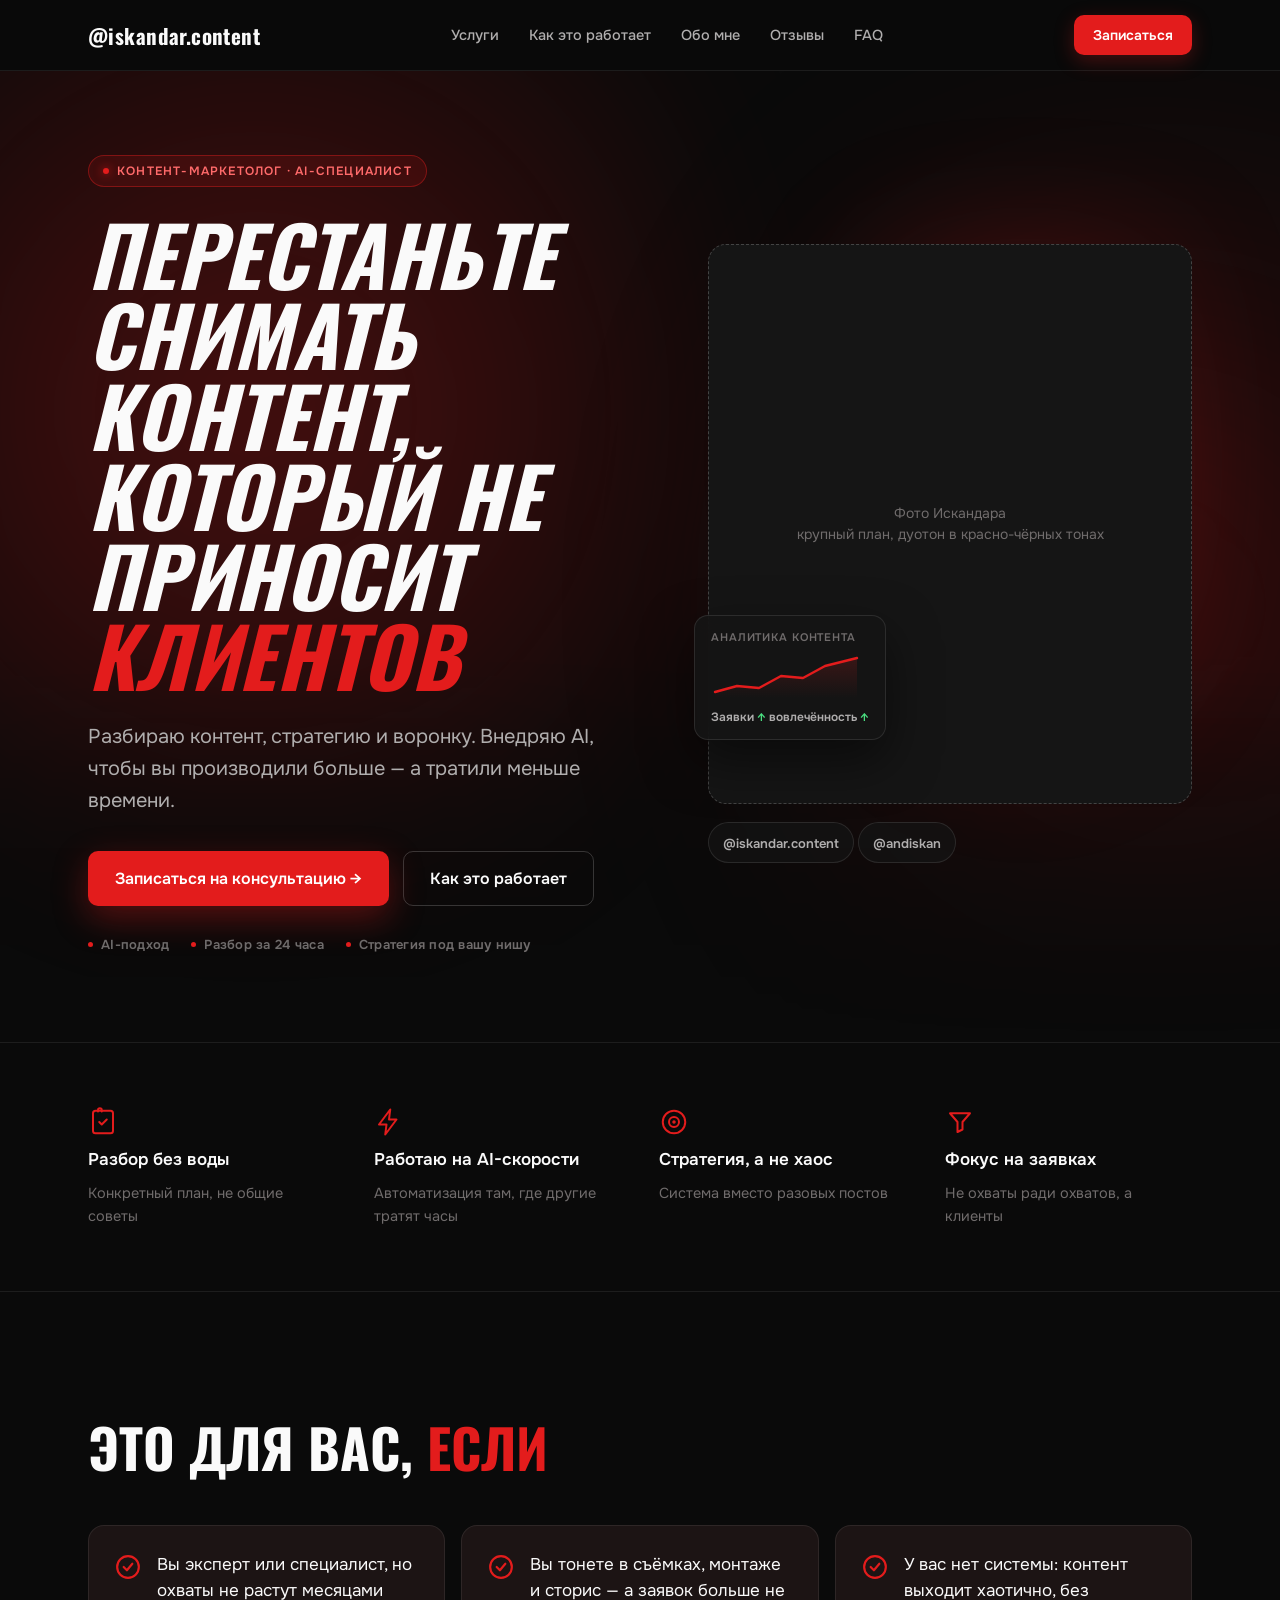
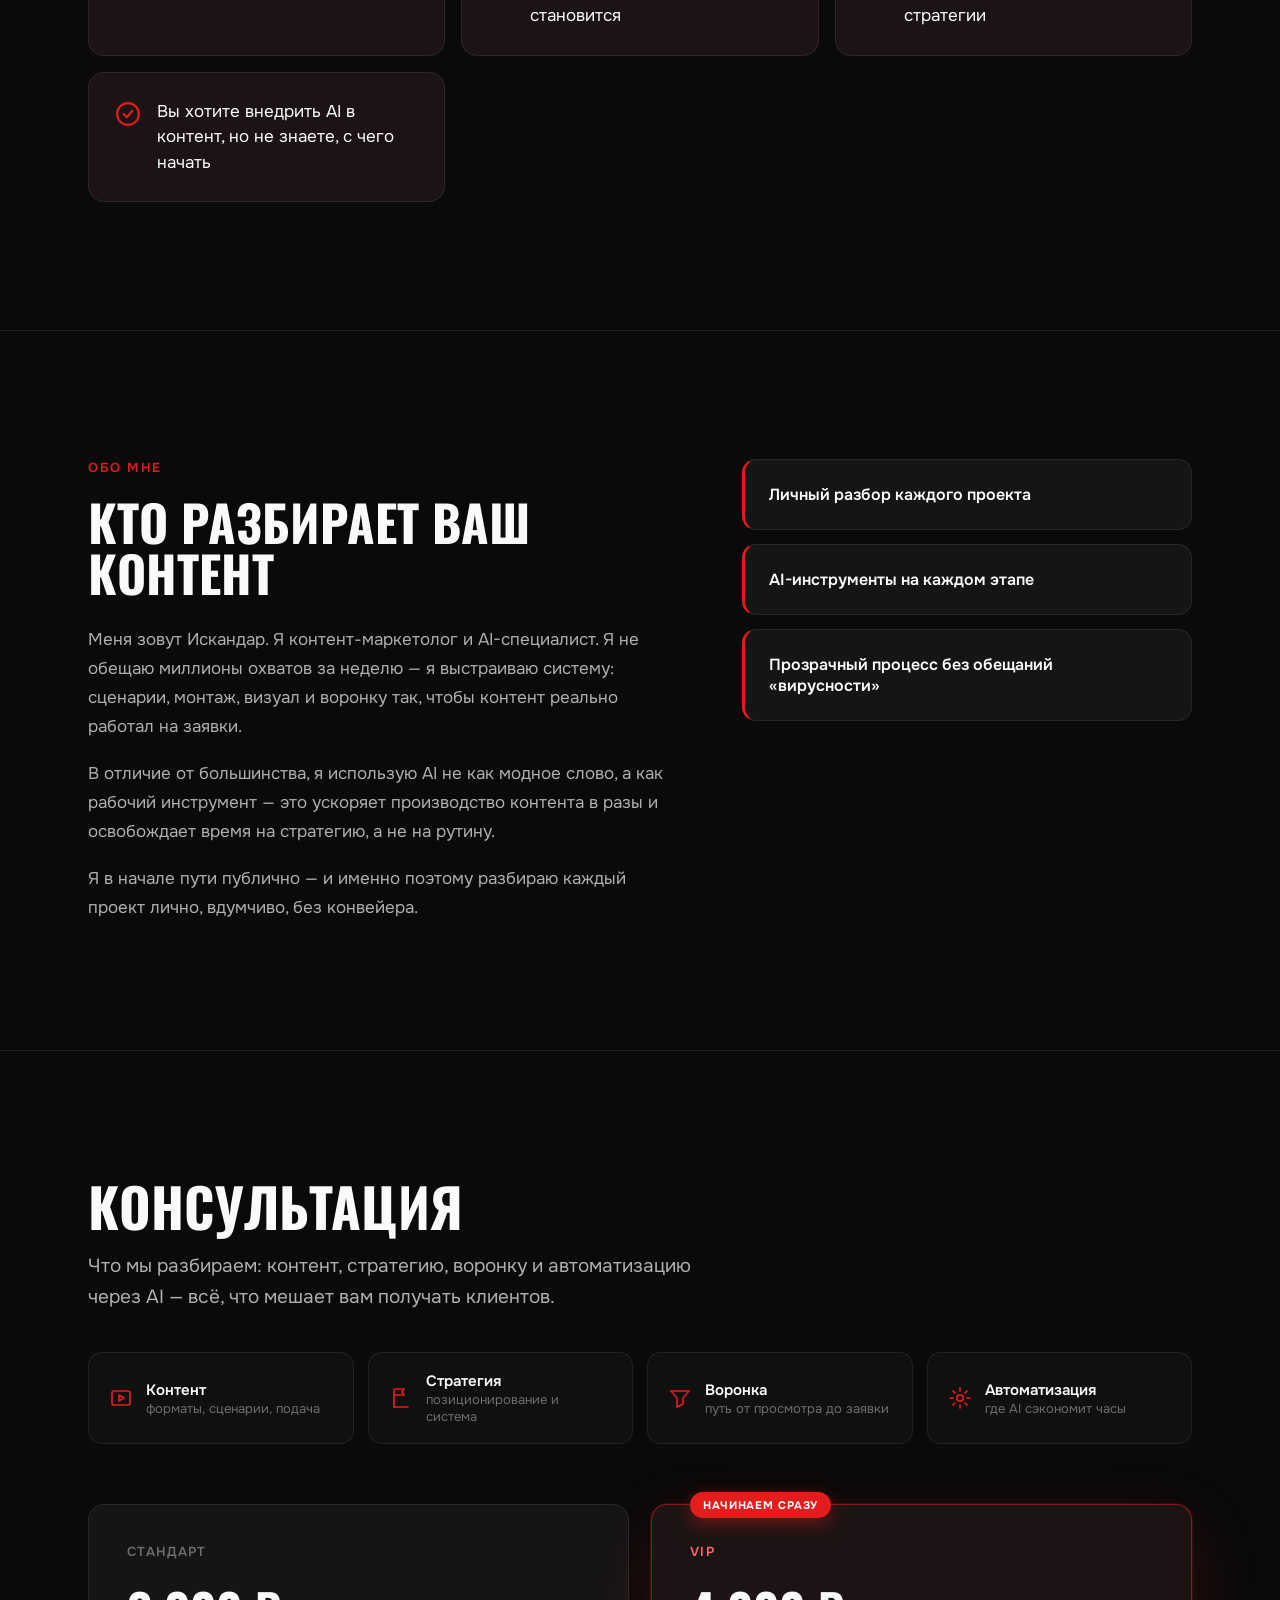
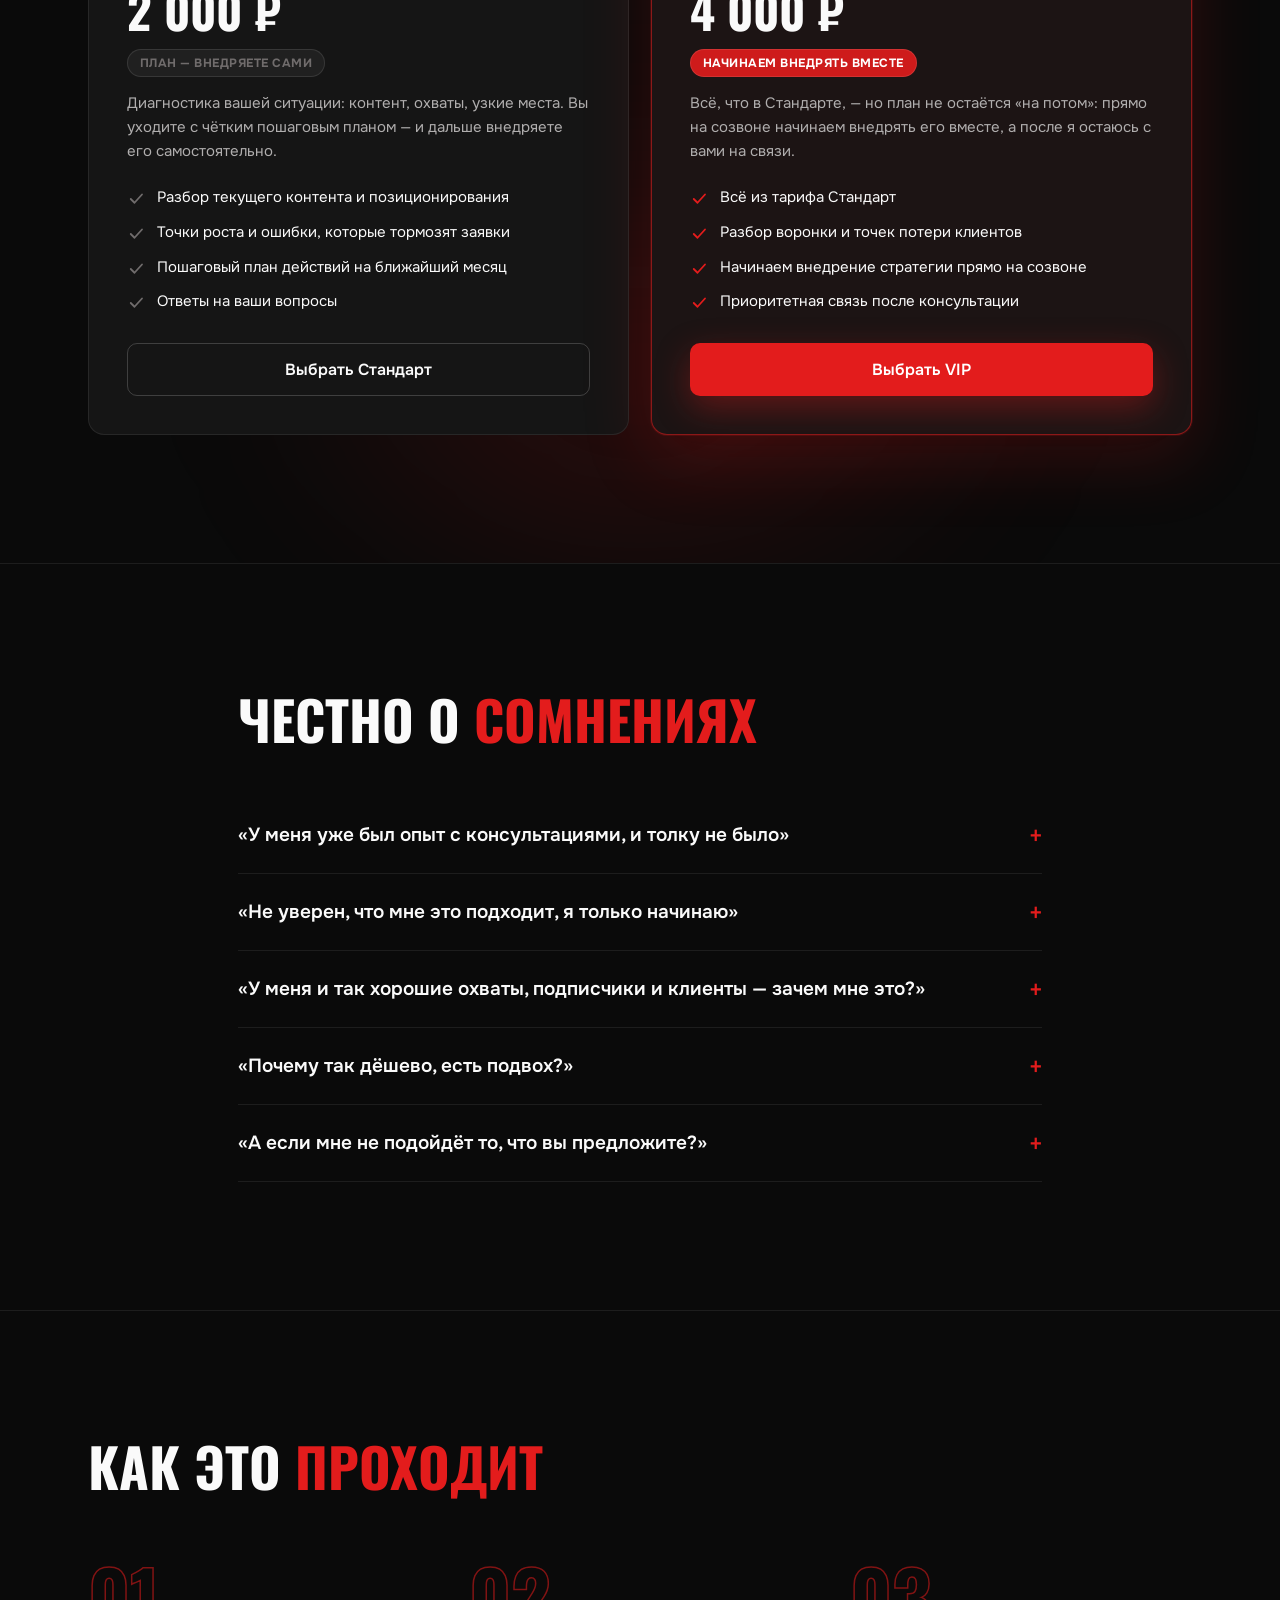
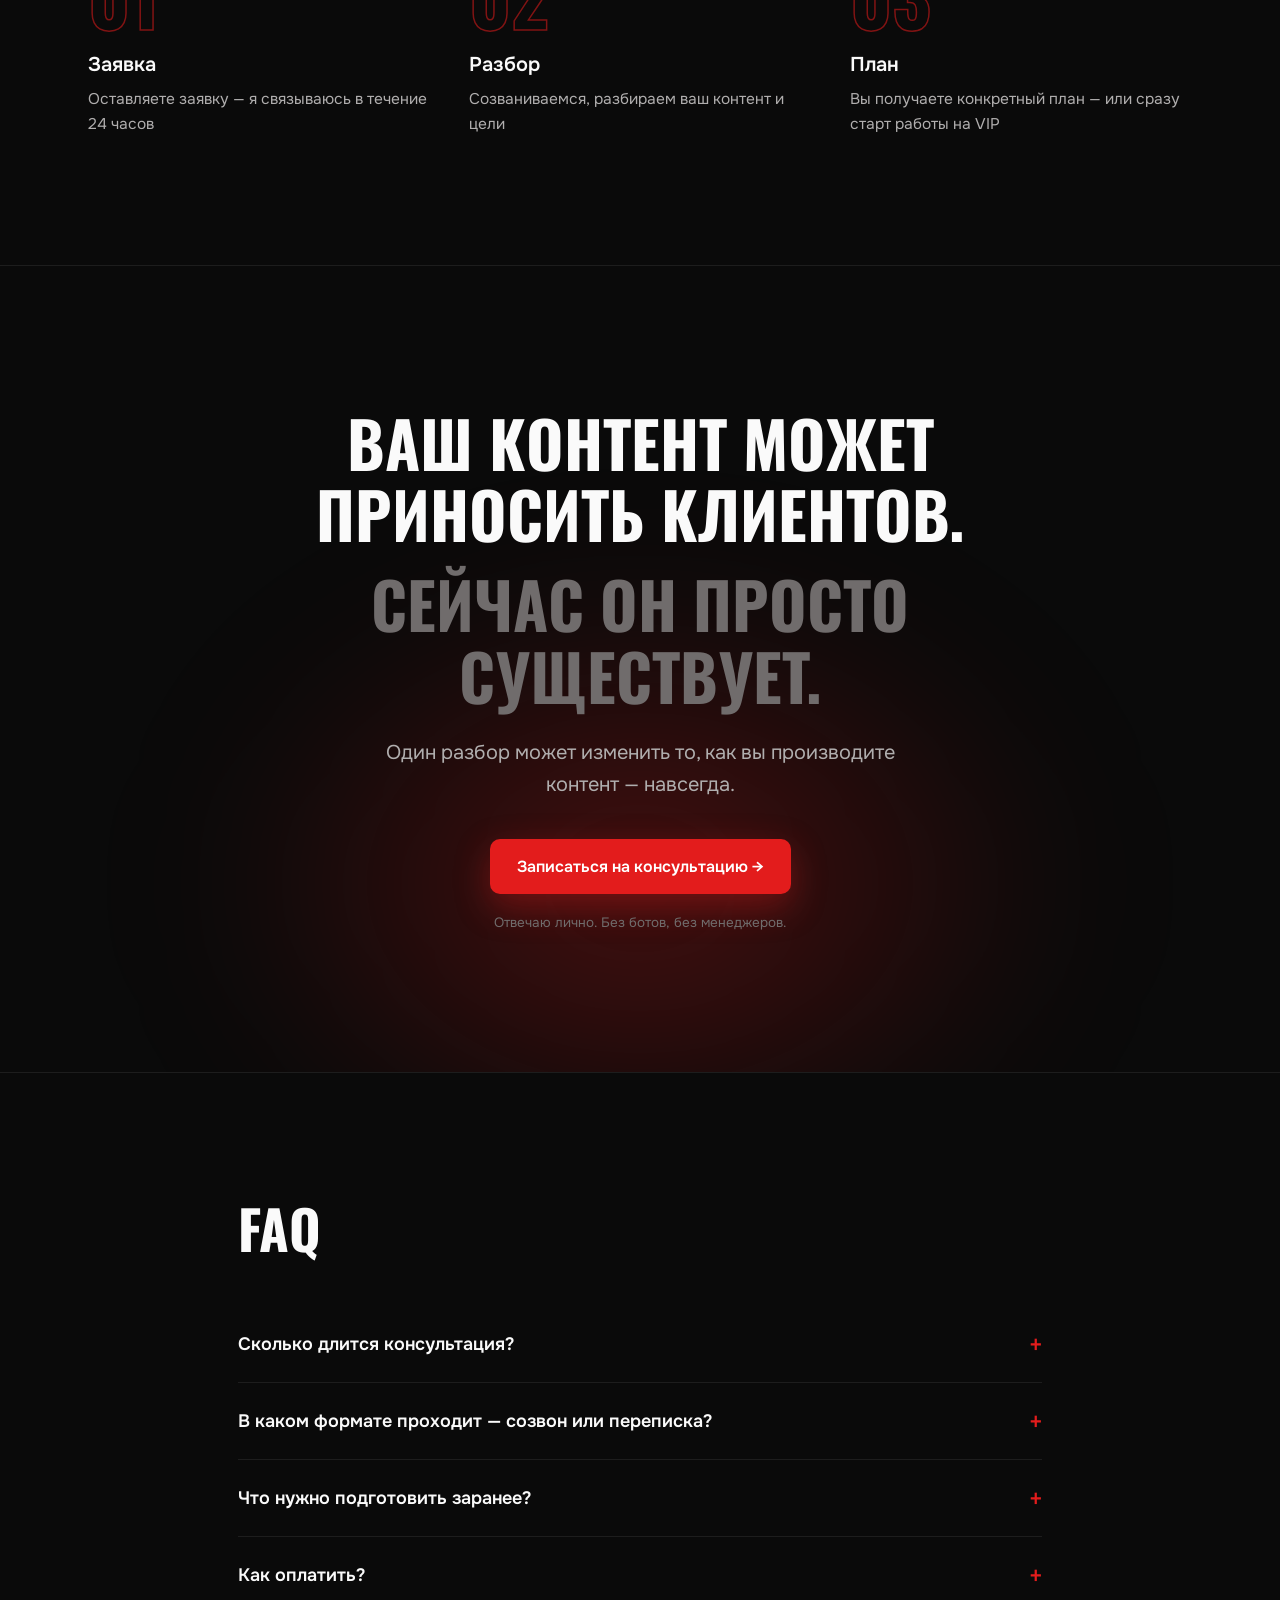
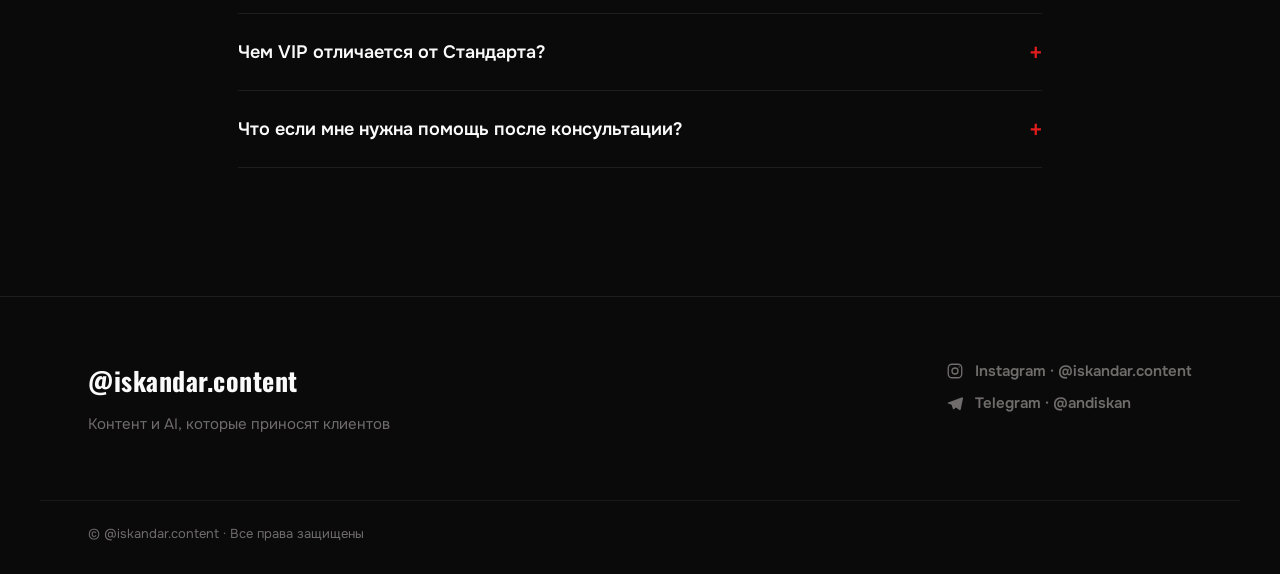
==== index.html @ 9bd8ec3e "Apply the same hover-reveal animation to the header nav links (popup opens downward)" ====
<!DOCTYPE html>
<html lang="ru">
<head>
<meta charset="UTF-8">
<meta name="viewport" content="width=device-width, initial-scale=1.0">
<title>Искандар — Контент-маркетолог · AI-специалист</title>
<meta name="description" content="Разбираю контент, стратегию и воронку. Внедряю AI, чтобы вы производили больше — а тратили меньше времени.">
<link rel="preconnect" href="https://fonts.googleapis.com">
<link rel="preconnect" href="https://fonts.gstatic.com" crossorigin>
<link href="https://fonts.googleapis.com/css2?family=Oswald:wght@500;600;700;800&family=Onest:wght@400;500;600;700&display=swap" rel="stylesheet">
<link rel="stylesheet" href="css/style.css">
</head>
<body>

<!-- ============ HEADER ============ -->
<header class="site-header">
  <div class="wrap header-inner">
    <a href="#top" class="logo">@iskandar.content</a>
    <nav class="main-nav">
      <a href="#consult" class="nav-link">
        <span class="nav-link-label">Услуги</span>
        <span class="nav-link-popup"><span class="nav-link-popup-inner">
          <svg width="20" height="20" viewBox="0 0 24 24" fill="none" stroke="#E31C1C" stroke-width="1.7" stroke-linecap="round" stroke-linejoin="round"><rect x="3" y="7" width="18" height="13" rx="2"/><path d="M8 7V5a2 2 0 0 1 2-2h4a2 2 0 0 1 2 2v2"/></svg>
        </span></span>
      </a>
      <a href="#process" class="nav-link">
        <span class="nav-link-label">Как это работает</span>
        <span class="nav-link-popup"><span class="nav-link-popup-inner">
          <svg width="20" height="20" viewBox="0 0 24 24" fill="none" stroke="#E31C1C" stroke-width="1.7" stroke-linecap="round" stroke-linejoin="round"><circle cx="12" cy="12" r="9"/><path d="m10 8 4 4-4 4"/></svg>
        </span></span>
      </a>
      <a href="#about" class="nav-link">
        <span class="nav-link-label">Обо мне</span>
        <span class="nav-link-popup"><span class="nav-link-popup-inner">
          <svg width="20" height="20" viewBox="0 0 24 24" fill="none" stroke="#E31C1C" stroke-width="1.7" stroke-linecap="round" stroke-linejoin="round"><circle cx="12" cy="8" r="4"/><path d="M4 20c0-4.4 3.6-6 8-6s8 1.6 8 6"/></svg>
        </span></span>
      </a>
      <a href="#objections" class="nav-link">
        <span class="nav-link-label">Отзывы</span>
        <span class="nav-link-popup"><span class="nav-link-popup-inner">
          <svg width="20" height="20" viewBox="0 0 24 24" fill="none" stroke="#E31C1C" stroke-width="1.7" stroke-linecap="round" stroke-linejoin="round"><path d="M4 5h16v11H8l-4 4V5Z"/></svg>
        </span></span>
      </a>
      <a href="#faq" class="nav-link">
        <span class="nav-link-label">FAQ</span>
        <span class="nav-link-popup"><span class="nav-link-popup-inner">
          <svg width="20" height="20" viewBox="0 0 24 24" fill="none" stroke="#E31C1C" stroke-width="1.7" stroke-linecap="round" stroke-linejoin="round"><circle cx="12" cy="12" r="9"/><path d="M9.2 9a2.8 2.8 0 1 1 4.6 2.1c-.9.7-1.3 1.2-1.3 2.4"/><circle cx="12" cy="17" r="0.6" fill="#E31C1C" stroke="none"/></svg>
        </span></span>
      </a>
    </nav>
    <a href="https://t.me/andiskan" target="_blank" rel="noopener" class="btn btn-primary btn-sm">Записаться</a>
  </div>
</header>

<main id="top">

  <!-- ============ HERO ============ -->
  <section class="hero">
    <div id="hero-aurora" class="hero-aurora" aria-hidden="true"></div>
    <div class="wrap hero-inner">
      <div class="hero-left">
        <div class="badge" data-reveal>
          <span class="badge-dot"></span>
          Контент-маркетолог · AI-специалист
        </div>
        <h1 data-reveal style="--delay:80ms">Перестаньте снимать контент, который не приносит <span class="accent-text">клиентов</span></h1>
        <p class="lead" data-reveal style="--delay:160ms">Разбираю контент, стратегию и воронку. Внедряю AI, чтобы вы производили больше — а тратили меньше времени.</p>
        <div class="hero-cta" data-reveal style="--delay:240ms">
          <a href="https://t.me/andiskan" target="_blank" rel="noopener" class="btn btn-primary btn-lg">Записаться на консультацию →</a>
          <a href="#process" class="btn btn-outline btn-lg">Как это работает</a>
        </div>
        <div class="trust-row" data-reveal style="--delay:320ms">
          <span><i></i>AI-подход</span>
          <span><i></i>Разбор за 24 часа</span>
          <span><i></i>Стратегия под вашу нишу</span>
        </div>
      </div>
      <div class="hero-right" data-reveal style="--delay:120ms">
        <div class="hero-photo-wrap">
          <div class="hero-photo-glow" aria-hidden="true"></div>
          <div class="hero-photo photo-placeholder">
            <span>Фото Искандара<br>крупный план, дуотон в красно-чёрных тонах</span>
          </div>
          <div class="analytics-chip">
            <div class="analytics-label">Аналитика контента</div>
            <svg width="150" height="46" viewBox="0 0 150 46" fill="none">
              <polyline points="4,40 26,34 48,36 70,24 92,26 114,14 146,6" stroke="#E31C1C" stroke-width="2.4" fill="none" stroke-linecap="round" stroke-linejoin="round"/>
              <polyline points="4,40 26,34 48,36 70,24 92,26 114,14 146,6 146,46 4,46" fill="url(#hg)" stroke="none" opacity="0.5"/>
              <defs><linearGradient id="hg" x1="0" y1="0" x2="0" y2="1"><stop offset="0" stop-color="#E31C1C" stop-opacity="0.35"/><stop offset="1" stop-color="#E31C1C" stop-opacity="0"/></linearGradient></defs>
            </svg>
            <div class="analytics-caption">Заявки <span class="up">↑</span> вовлечённость <span class="up">↑</span></div>
          </div>
        </div>
        <div class="social-links" data-social-group>
          <a href="https://instagram.com/iskandar.content" target="_blank" rel="noopener" class="social-link">
            <span class="social-link-popup"><span class="social-link-popup-inner">
              <svg width="26" height="26" viewBox="0 0 24 24" fill="none" stroke="#E31C1C" stroke-width="1.8"><rect x="3" y="3" width="18" height="18" rx="5"/><circle cx="12" cy="12" r="4"/><circle cx="17.5" cy="6.5" r="0.6" fill="#E31C1C" stroke="none"/></svg>
            </span></span>
            <span class="social-link-label">@iskandar.content</span>
          </a>
          <a href="https://t.me/andiskan" target="_blank" rel="noopener" class="social-link">
            <span class="social-link-popup"><span class="social-link-popup-inner">
              <svg width="26" height="26" viewBox="0 0 24 24" fill="#E31C1C"><path d="M21.5 4.3 2.9 11.4c-1 .4-1 1.1-.2 1.3l4.7 1.5 1.8 5.6c.2.6.1.8.7.8.5 0 .7-.2 1-.5l2.3-2.2 4.7 3.5c.9.5 1.5.2 1.7-.8l3.1-14.5c.3-1.3-.5-1.9-1.9-1.3Z"/></svg>
            </span></span>
            <span class="social-link-label">@andiskan</span>
          </a>
        </div>
      </div>
    </div>
  </section>

  <!-- ============ ADVANTAGES STRIP ============ -->
  <section class="advantages">
    <div class="wrap advantages-grid">
      <div class="advantage" data-reveal>
        <svg width="30" height="30" viewBox="0 0 24 24" fill="none" stroke="#E31C1C" stroke-width="1.6" stroke-linecap="round" stroke-linejoin="round"><rect x="4" y="3" width="16" height="18" rx="2"/><path d="M8 3.5V2.5a1.5 1.5 0 0 1 3 0v1M9 12l2 2 4-4"/></svg>
        <div class="advantage-title">Разбор без воды</div>
        <div class="advantage-text">Конкретный план, не общие советы</div>
      </div>
      <div class="advantage" data-reveal style="--delay:80ms">
        <svg width="30" height="30" viewBox="0 0 24 24" fill="none" stroke="#E31C1C" stroke-width="1.6" stroke-linecap="round" stroke-linejoin="round"><path d="M13 2 4 14h6l-1 8 9-12h-6l1-8Z"/></svg>
        <div class="advantage-title">Работаю на AI-скорости</div>
        <div class="advantage-text">Автоматизация там, где другие тратят часы</div>
      </div>
      <div class="advantage" data-reveal style="--delay:160ms">
        <svg width="30" height="30" viewBox="0 0 24 24" fill="none" stroke="#E31C1C" stroke-width="1.6" stroke-linecap="round" stroke-linejoin="round"><circle cx="12" cy="12" r="9"/><circle cx="12" cy="12" r="4"/><circle cx="12" cy="12" r="0.6" fill="#E31C1C"/></svg>
        <div class="advantage-title">Стратегия, а не хаос</div>
        <div class="advantage-text">Система вместо разовых постов</div>
      </div>
      <div class="advantage" data-reveal style="--delay:240ms">
        <svg width="30" height="30" viewBox="0 0 24 24" fill="none" stroke="#E31C1C" stroke-width="1.6" stroke-linecap="round" stroke-linejoin="round"><path d="M4 5h16l-6 7v6l-4 2v-8L4 5Z"/></svg>
        <div class="advantage-title">Фокус на заявках</div>
        <div class="advantage-text">Не охваты ради охватов, а клиенты</div>
      </div>
    </div>
  </section>

  <!-- ============ FOR WHOM ============ -->
  <section class="for-whom wrap">
    <h2 data-reveal>Это для вас, <span class="accent-text">если</span></h2>
    <div class="for-whom-grid">
      <div class="for-whom-card" data-reveal>
        <svg width="26" height="26" viewBox="0 0 24 24" fill="none" stroke="#E31C1C" stroke-width="2" stroke-linecap="round" stroke-linejoin="round"><circle cx="12" cy="12" r="10"/><path d="m8 12 3 3 5-6"/></svg>
        <span>Вы эксперт или специалист, но охваты не растут месяцами</span>
      </div>
      <div class="for-whom-card" data-reveal style="--delay:80ms">
        <svg width="26" height="26" viewBox="0 0 24 24" fill="none" stroke="#E31C1C" stroke-width="2" stroke-linecap="round" stroke-linejoin="round"><circle cx="12" cy="12" r="10"/><path d="m8 12 3 3 5-6"/></svg>
        <span>Вы тонете в съёмках, монтаже и сторис — а заявок больше не становится</span>
      </div>
      <div class="for-whom-card" data-reveal style="--delay:160ms">
        <svg width="26" height="26" viewBox="0 0 24 24" fill="none" stroke="#E31C1C" stroke-width="2" stroke-linecap="round" stroke-linejoin="round"><circle cx="12" cy="12" r="10"/><path d="m8 12 3 3 5-6"/></svg>
        <span>У вас нет системы: контент выходит хаотично, без стратегии</span>
      </div>
      <div class="for-whom-card" data-reveal style="--delay:240ms">
        <svg width="26" height="26" viewBox="0 0 24 24" fill="none" stroke="#E31C1C" stroke-width="2" stroke-linecap="round" stroke-linejoin="round"><circle cx="12" cy="12" r="10"/><path d="m8 12 3 3 5-6"/></svg>
        <span>Вы хотите внедрить AI в контент, но не знаете, с чего начать</span>
      </div>
    </div>
  </section>

  <!-- ============ ABOUT ============ -->
  <section id="about" class="about">
    <div class="wrap about-inner">
      <div class="about-text">
        <div class="eyebrow" data-reveal>Обо мне</div>
        <h2 data-reveal style="--delay:60ms">Кто разбирает ваш контент</h2>
        <p data-reveal style="--delay:120ms">Меня зовут Искандар. Я контент-маркетолог и AI-специалист. Я не обещаю миллионы охватов за неделю — я выстраиваю систему: сценарии, монтаж, визуал и воронку так, чтобы контент реально работал на заявки.</p>
        <p data-reveal style="--delay:160ms">В отличие от большинства, я использую AI не как модное слово, а как рабочий инструмент — это ускоряет производство контента в разы и освобождает время на стратегию, а не на рутину.</p>
        <p data-reveal style="--delay:200ms">Я в начале пути публично — и именно поэтому разбираю каждый проект лично, вдумчиво, без конвейера.</p>
      </div>
      <div class="about-facts">
        <div class="fact-card" data-reveal>Личный разбор каждого проекта</div>
        <div class="fact-card" data-reveal style="--delay:80ms">AI-инструменты на каждом этапе</div>
        <div class="fact-card" data-reveal style="--delay:160ms">Прозрачный процесс без обещаний «вирусности»</div>
      </div>
    </div>
  </section>

  <!-- ============ CONSULTATION ============ -->
  <section id="consult" class="consult">
    <div class="consult-glow" aria-hidden="true"></div>
    <div class="wrap consult-inner">
      <h2 data-reveal>Консультация</h2>
      <p class="lead" data-reveal style="--delay:60ms">Что мы разбираем: контент, стратегию, воронку и автоматизацию через AI — всё, что мешает вам получать клиентов.</p>

      <div class="topics-grid" data-reveal>
        <div class="topic">
          <svg width="24" height="24" viewBox="0 0 24 24" fill="none" stroke="#E31C1C" stroke-width="1.7" stroke-linecap="round" stroke-linejoin="round"><rect x="3" y="5" width="18" height="14" rx="2"/><path d="m10 9 5 3-5 3V9Z"/></svg>
          <div><div class="topic-title">Контент</div><div class="topic-text">форматы, сценарии, подача</div></div>
        </div>
        <div class="topic">
          <svg width="24" height="24" viewBox="0 0 24 24" fill="none" stroke="#E31C1C" stroke-width="1.7" stroke-linecap="round" stroke-linejoin="round"><path d="M5 21V4a1 1 0 0 1 1-1h9l-2 3 2 3H6"/><path d="M5 21h14"/></svg>
          <div><div class="topic-title">Стратегия</div><div class="topic-text">позиционирование и система</div></div>
        </div>
        <div class="topic">
          <svg width="24" height="24" viewBox="0 0 24 24" fill="none" stroke="#E31C1C" stroke-width="1.7" stroke-linecap="round" stroke-linejoin="round"><path d="M3 5h18l-6 7v6l-6 3v-9L3 5Z"/></svg>
          <div><div class="topic-title">Воронка</div><div class="topic-text">путь от просмотра до заявки</div></div>
        </div>
        <div class="topic">
          <svg width="24" height="24" viewBox="0 0 24 24" fill="none" stroke="#E31C1C" stroke-width="1.7" stroke-linecap="round" stroke-linejoin="round"><circle cx="12" cy="12" r="3.2"/><path d="M12 2v3M12 19v3M2 12h3M19 12h3M5 5l2 2M17 17l2 2M19 5l-2 2M7 17l-2 2"/></svg>
          <div><div class="topic-title">Автоматизация</div><div class="topic-text">где AI сэкономит часы</div></div>
        </div>
      </div>

      <div class="tariffs">
        <!-- STANDARD -->
        <div class="tariff-card" data-reveal>
          <div class="tariff-name">Стандарт</div>
          <div class="tariff-price">2 000 ₽</div>
          <div class="tariff-tag">План — внедряете сами</div>
          <p class="tariff-desc">Диагностика вашей ситуации: контент, охваты, узкие места. Вы уходите с чётким пошаговым планом — и дальше внедряете его самостоятельно.</p>
          <ul class="tariff-list">
            <li>Разбор текущего контента и позиционирования</li>
            <li>Точки роста и ошибки, которые тормозят заявки</li>
            <li>Пошаговый план действий на ближайший месяц</li>
            <li>Ответы на ваши вопросы</li>
          </ul>
          <a href="https://t.me/andiskan" target="_blank" rel="noopener" class="btn btn-outline tariff-cta">Выбрать Стандарт</a>
        </div>
        <!-- VIP -->
        <div class="tariff-card tariff-vip" data-reveal style="--delay:100ms">
          <div class="tariff-badge">Начинаем сразу</div>
          <div class="tariff-name tariff-name-vip">VIP</div>
          <div class="tariff-price">4 000 ₽</div>
          <div class="tariff-tag tariff-tag-vip">Начинаем внедрять вместе</div>
          <p class="tariff-desc">Всё, что в Стандарте, — но план не остаётся «на потом»: прямо на созвоне начинаем внедрять его вместе, а после я остаюсь с вами на связи.</p>
          <ul class="tariff-list tariff-list-vip">
            <li>Всё из тарифа Стандарт</li>
            <li>Разбор воронки и точек потери клиентов</li>
            <li>Начинаем внедрение стратегии прямо на созвоне</li>
            <li>Приоритетная связь после консультации</li>
          </ul>
          <a href="https://t.me/andiskan" target="_blank" rel="noopener" class="btn btn-primary tariff-cta">Выбрать VIP</a>
        </div>
      </div>
    </div>
  </section>

  <!-- ============ OBJECTIONS ============ -->
  <section id="objections" class="objections">
    <div class="wrap wrap-narrow">
      <h2 data-reveal>Честно о <span class="accent-text">сомнениях</span></h2>
      <div class="accordion" data-reveal style="--delay:80ms" data-accordion>
        <div class="acc-item">
          <button class="acc-toggle" aria-expanded="false">
            <span class="acc-q">«У меня уже был опыт с консультациями, и толку не было»</span>
            <span class="acc-icon">+</span>
          </button>
          <div class="acc-body"><p>Большинство консультаций дают общие советы. Я даю конкретный план под вашу ситуацию — и на VIP мы начинаем внедрять его сразу, а не откладываем на потом.</p></div>
        </div>
        <div class="acc-item">
          <button class="acc-toggle" aria-expanded="false">
            <span class="acc-q">«Не уверен, что мне это подходит, я только начинаю»</span>
            <span class="acc-icon">+</span>
          </button>
          <div class="acc-body"><p>Именно на старте важнее всего не наделать ошибок, которые потом тормозят на месяцы. Разбор в начале пути экономит больше времени, чем в середине.</p></div>
        </div>
        <div class="acc-item">
          <button class="acc-toggle" aria-expanded="false">
            <span class="acc-q">«У меня и так хорошие охваты, подписчики и клиенты — зачем мне это?»</span>
            <span class="acc-icon">+</span>
          </button>
          <div class="acc-body"><p>Это здорово — значит, фундамент уже есть. Но почти всегда часть аудитории не доходит до заявки, а на контент уходит слишком много времени. С AI мы ускорим производство и усилим воронку — и вы получите больше клиентов и продаж из того же охвата, тратя меньше сил.</p></div>
        </div>
        <div class="acc-item">
          <button class="acc-toggle" aria-expanded="false">
            <span class="acc-q">«Почему так дёшево, есть подвох?»</span>
            <span class="acc-icon">+</span>
          </button>
          <div class="acc-body"><p>Это входная точка, а не разовая продажа. Моя цель — чтобы вы увидели результат подхода на консультации и захотели работать дальше.</p></div>
        </div>
        <div class="acc-item">
          <button class="acc-toggle" aria-expanded="false">
            <span class="acc-q">«А если мне не подойдёт то, что вы предложите?»</span>
            <span class="acc-icon">+</span>
          </button>
          <div class="acc-body"><p>Мы разбираем именно вашу ситуацию, а не даём универсальный шаблон. План строится под вашу нишу, ресурсы и цели.</p></div>
        </div>
      </div>
    </div>
  </section>

  <!-- ============ PROCESS ============ -->
  <section id="process" class="process">
    <div class="wrap">
      <h2 data-reveal>Как это <span class="accent-text">проходит</span></h2>
      <div class="process-grid">
        <div class="process-step" data-reveal>
          <div class="process-num">01</div>
          <div class="process-title">Заявка</div>
          <div class="process-text">Оставляете заявку — я связываюсь в течение 24 часов</div>
        </div>
        <div class="process-step" data-reveal style="--delay:100ms">
          <div class="process-num">02</div>
          <div class="process-title">Разбор</div>
          <div class="process-text">Созваниваемся, разбираем ваш контент и цели</div>
        </div>
        <div class="process-step" data-reveal style="--delay:200ms">
          <div class="process-num">03</div>
          <div class="process-title">План</div>
          <div class="process-text">Вы получаете конкретный план — или сразу старт работы на VIP</div>
        </div>
      </div>
    </div>
  </section>

  <!-- ============ FINAL CTA ============ -->
  <section class="final-cta">
    <div class="final-cta-glow" aria-hidden="true"></div>
    <div class="wrap wrap-cta">
      <h2 data-reveal>Ваш контент может приносить клиентов.<br><span class="muted-line">Сейчас он просто существует.</span></h2>
      <p class="lead" data-reveal style="--delay:80ms">Один разбор может изменить то, как вы производите контент — навсегда.</p>
      <a href="https://t.me/andiskan" target="_blank" rel="noopener" class="btn btn-primary btn-lg" data-reveal style="--delay:140ms">Записаться на консультацию →</a>
      <div class="final-cta-note" data-reveal style="--delay:200ms">Отвечаю лично. Без ботов, без менеджеров.</div>
    </div>
  </section>

  <!-- ============ FAQ ============ -->
  <section id="faq" class="faq">
    <div class="wrap wrap-narrow">
      <h2 data-reveal>FAQ</h2>
      <div class="accordion" data-reveal style="--delay:80ms" data-accordion>
        <div class="acc-item">
          <button class="acc-toggle" aria-expanded="false">
            <span class="acc-q">Сколько длится консультация?</span>
            <span class="acc-icon">+</span>
          </button>
          <div class="acc-body"><p>В среднем 45–60 минут на созвоне. Стандарт — разбор и план; VIP — плюс время на старт внедрения прямо в эфире.</p></div>
        </div>
        <div class="acc-item">
          <button class="acc-toggle" aria-expanded="false">
            <span class="acc-q">В каком формате проходит — созвон или переписка?</span>
            <span class="acc-icon">+</span>
          </button>
          <div class="acc-body"><p>Основной формат — видеосозвон, чтобы разобрать всё живо и по вашим экранам. По договорённости возможен разбор в переписке.</p></div>
        </div>
        <div class="acc-item">
          <button class="acc-toggle" aria-expanded="false">
            <span class="acc-q">Что нужно подготовить заранее?</span>
            <span class="acc-icon">+</span>
          </button>
          <div class="acc-body"><p>Ссылки на ваши профили и пару примеров контента, которым вы недовольны или наоборот гордитесь. Остальное разберём вместе.</p></div>
        </div>
        <div class="acc-item">
          <button class="acc-toggle" aria-expanded="false">
            <span class="acc-q">Как оплатить?</span>
            <span class="acc-icon">+</span>
          </button>
          <div class="acc-body"><p>Оплата переводом после подтверждения времени. Ссылку и детали пришлю лично при записи.</p></div>
        </div>
        <div class="acc-item">
          <button class="acc-toggle" aria-expanded="false">
            <span class="acc-q">Чем VIP отличается от Стандарта?</span>
            <span class="acc-icon">+</span>
          </button>
          <div class="acc-body"><p>Стандарт — это разбор и пошаговый план. VIP — тот же разбор плюс воронка, приоритетная связь и старт внедрения стратегии прямо на консультации.</p></div>
        </div>
        <div class="acc-item">
          <button class="acc-toggle" aria-expanded="false">
            <span class="acc-q">Что если мне нужна помощь после консультации?</span>
            <span class="acc-icon">+</span>
          </button>
          <div class="acc-body"><p>На VIP предусмотрена приоритетная связь после созвона. По итогам любой консультации можно обсудить дальнейшую работу — без давления.</p></div>
        </div>
      </div>
    </div>
  </section>

</main>

<!-- ============ FOOTER ============ -->
<footer class="site-footer">
  <div class="wrap footer-inner">
    <div class="footer-brand">
      <div class="footer-logo">@iskandar.content</div>
      <div class="footer-tag">Контент и AI, которые приносят клиентов</div>
    </div>
    <div class="footer-socials">
      <a href="https://instagram.com/iskandar.content" target="_blank" rel="noopener">
        <svg width="18" height="18" viewBox="0 0 24 24" fill="none" stroke="currentColor" stroke-width="1.8"><rect x="3" y="3" width="18" height="18" rx="5"/><circle cx="12" cy="12" r="4"/><circle cx="17.5" cy="6.5" r="0.7" fill="currentColor" stroke="none"/></svg>
        Instagram · @iskandar.content
      </a>
      <a href="https://t.me/andiskan" target="_blank" rel="noopener">
        <svg width="18" height="18" viewBox="0 0 24 24" fill="currentColor"><path d="M21.5 4.3 2.9 11.4c-1 .4-1 1.1-.2 1.3l4.7 1.5 1.8 5.6c.2.6.1.8.7.8.5 0 .7-.2 1-.5l2.3-2.2 4.7 3.5c.9.5 1.5.2 1.7-.8l3.1-14.5c.3-1.3-.5-1.9-1.9-1.3Z"/></svg>
        Telegram · @andiskan
      </a>
    </div>
  </div>
  <div class="wrap footer-bottom">© @iskandar.content · Все права защищены</div>
</footer>

<!-- ============ MOBILE STICKY CTA ============ -->
<div class="mobile-cta">
  <a href="https://t.me/andiskan" target="_blank" rel="noopener" class="btn btn-primary">Записаться на консультацию →</a>
</div>

<script src="js/script.js"></script>
</body>
</html>
---- css/style.css ----
:root {
  --bg-base: #0A0A0A;
  --bg-elevated: #151515;
  --bg-card-dark: #1C1414;
  --border-subtle: rgba(255,255,255,0.08);
  --border-accent: rgba(230,30,30,0.4);

  --text-primary: #FAFAFA;
  --text-secondary: #B0AEAE;
  --text-muted: #706C6C;

  --accent: #E31C1C;
  --accent-hover: #c81717;
  --accent-soft: rgba(227,28,28,0.12);

  --font-head: 'Oswald', sans-serif;
  --font-body: 'Onest', system-ui, sans-serif;
}

* { box-sizing: border-box; }
html { scroll-behavior: smooth; }
body {
  margin: 0;
  background: var(--bg-base);
  color: var(--text-primary);
  font-family: var(--font-body);
  -webkit-font-smoothing: antialiased;
  text-rendering: optimizeLegibility;
  overflow-x: hidden;
}
a { color: inherit; }
::selection { background: var(--accent); color: #fff; }

.wrap {
  max-width: 1200px;
  margin: 0 auto;
  padding: 0 clamp(20px, 5vw, 48px);
}
.wrap-narrow { max-width: 900px; }
.wrap-cta { max-width: 960px; text-align: center; }

.accent-text { color: var(--accent); }

/* ---------- Buttons ---------- */
.btn {
  display: inline-flex;
  align-items: center;
  justify-content: center;
  font-family: var(--font-body);
  font-weight: 600;
  text-decoration: none;
  border-radius: 10px;
  transition: background 0.2s ease, border-color 0.2s ease, transform 0.2s ease;
  cursor: pointer;
  border: 1px solid transparent;
}
.btn-primary {
  background: var(--accent);
  color: #fff;
  box-shadow: 0 12px 34px rgba(227,28,28,0.35);
}
.btn-primary:hover { background: var(--accent-hover); transform: translateY(-2px); }
.btn-outline {
  background: transparent;
  color: var(--text-primary);
  border-color: rgba(255,255,255,0.18);
}
.btn-outline:hover { border-color: var(--border-accent); }
.btn-lg { font-size: 16px; padding: 16px 26px; }
.btn-sm { font-size: 14px; padding: 10px 18px; box-shadow: 0 6px 20px rgba(227,28,28,0.28); }

/* ---------- Header ---------- */
.site-header {
  position: sticky;
  top: 0;
  z-index: 60;
  background: rgba(10,10,10,0.72);
  backdrop-filter: blur(18px);
  -webkit-backdrop-filter: blur(18px);
  border-bottom: 1px solid var(--border-subtle);
}
.header-inner {
  display: flex;
  align-items: center;
  justify-content: space-between;
  gap: 24px;
  padding-top: 15px;
  padding-bottom: 15px;
}
.logo {
  font-family: var(--font-head);
  font-weight: 700;
  font-size: 21px;
  letter-spacing: 0.02em;
  text-decoration: none;
}
.main-nav {
  display: flex;
  gap: 30px;
  font-size: 14.5px;
  font-weight: 500;
  color: var(--text-secondary);
}

/* ---------- Nav links — same hover-reveal effect as social links, popup opens downward ---------- */
.nav-link {
  position: relative;
  z-index: 5;
  text-decoration: none;
  color: inherit;
  display: inline-block;
  transition: opacity 0.2s ease;
}
.main-nav:hover .nav-link:not(:hover) { opacity: 0.5; }
.nav-link-label { transition: color 0.2s ease; }
.nav-link:hover .nav-link-label { color: var(--text-primary); }

.nav-link-popup {
  position: absolute;
  top: 100%;
  left: 50%;
  width: 44px;
  height: 44px;
  margin-top: 10px;
  display: flex;
  align-items: center;
  justify-content: center;
  background: rgba(21,21,21,0.95);
  border: 1px solid var(--border-subtle);
  border-radius: 12px;
  box-shadow: 0 12px 28px rgba(0,0,0,0.5);
  opacity: 0;
  filter: blur(4px);
  pointer-events: none;
  transform: translate(-50%, -10px) rotate(0deg) scale(0.85);
  transition: opacity 0.2s ease, transform 0.2s ease, filter 0.2s ease;
}
.nav-link:nth-child(1) .nav-link-popup { --rot: -8deg; }
.nav-link:nth-child(2) .nav-link-popup { --rot: 6deg; }
.nav-link:nth-child(3) .nav-link-popup { --rot: -6deg; }
.nav-link:nth-child(4) .nav-link-popup { --rot: 8deg; }
.nav-link:nth-child(5) .nav-link-popup { --rot: -5deg; }
.nav-link:hover .nav-link-popup {
  opacity: 1;
  filter: blur(0);
  transform: translate(-50%, 6px) rotate(var(--rot, 0deg)) scale(1);
}
.nav-link-popup-inner { display: flex; transition: transform 0.2s ease; }
.nav-link-popup.is-bouncing .nav-link-popup-inner { animation: socialBounce 0.3s ease; }
@media (prefers-reduced-motion: reduce) {
  .nav-link-popup { transition: none; }
  .nav-link-popup.is-bouncing .nav-link-popup-inner { animation: none; }
}

/* ---------- Reveal animation ---------- */
[data-reveal] {
  opacity: 0;
  transform: translateY(16px);
  transition: opacity 0.7s cubic-bezier(.2,.7,.2,1), transform 0.7s cubic-bezier(.2,.7,.2,1);
  transition-delay: var(--delay, 0ms);
}
[data-reveal].is-visible {
  opacity: 1;
  transform: none;
}

/* ---------- Hero ---------- */
.hero { position: relative; overflow: hidden; }
/* Лёгкий CSS-фон вместо WebGL-шейдера — без внешних библиотек и CDN,
   не тормозит и не зависит от скорости сети/устройства. */
.hero-aurora {
  position: absolute;
  inset: 0;
  z-index: 0;
  overflow: hidden;
  pointer-events: none;
  mask-image: linear-gradient(to bottom, black 60%, transparent 100%);
  -webkit-mask-image: linear-gradient(to bottom, black 60%, transparent 100%);
}
.hero-aurora::before,
.hero-aurora::after {
  content: '';
  position: absolute;
  width: 70%;
  height: 140%;
  border-radius: 50%;
  filter: blur(90px);
  opacity: 0.55;
  will-change: transform;
}
.hero-aurora::before {
  top: -35%;
  left: -15%;
  background: radial-gradient(circle, rgba(227,28,28,0.55) 0%, transparent 70%);
  animation: auroraDrift1 18s ease-in-out infinite;
}
.hero-aurora::after {
  top: -15%;
  right: -25%;
  background: radial-gradient(circle, rgba(158,20,20,0.5) 0%, transparent 70%);
  animation: auroraDrift2 22s ease-in-out infinite;
}
@keyframes auroraDrift1 {
  0%, 100% { transform: translate(0, 0) scale(1); }
  50% { transform: translate(6%, 8%) scale(1.15); }
}
@keyframes auroraDrift2 {
  0%, 100% { transform: translate(0, 0) scale(1); }
  50% { transform: translate(-8%, 6%) scale(1.1); }
}
@media (prefers-reduced-motion: reduce) {
  .hero-aurora::before, .hero-aurora::after { animation: none; }
}
.hero-inner {
  display: flex;
  flex-wrap: wrap;
  gap: clamp(32px, 5vw, 56px);
  align-items: center;
  padding-top: clamp(40px, 7vw, 84px);
  padding-bottom: clamp(48px, 7vw, 96px);
  position: relative;
  z-index: 1;
}
.hero-left { flex: 1 1 460px; min-width: min(100%, 420px); }
.badge {
  display: inline-flex;
  align-items: center;
  gap: 8px;
  padding: 7px 14px;
  background: var(--accent-soft);
  border: 1px solid var(--border-accent);
  border-radius: 100px;
  font-size: 12px;
  font-weight: 600;
  letter-spacing: 0.1em;
  color: #FF6B6B;
  text-transform: uppercase;
  margin-bottom: 26px;
}
.badge-dot {
  width: 6px; height: 6px; border-radius: 50%;
  background: var(--accent);
  box-shadow: 0 0 10px var(--accent);
}
.hero-left h1 {
  margin: 0;
  font-family: var(--font-head);
  font-weight: 800;
  font-style: italic;
  font-size: clamp(40px, 6.4vw, 88px);
  line-height: 0.98;
  letter-spacing: 0.005em;
  text-transform: uppercase;
}
.lead {
  margin: 26px 0 0;
  max-width: 520px;
  font-size: clamp(17px, 2vw, 20px);
  line-height: 1.6;
  color: var(--text-secondary);
}
.hero-cta { display: flex; flex-wrap: wrap; gap: 14px; margin-top: 34px; }
.trust-row {
  display: flex; flex-wrap: wrap; gap: 10px 22px;
  margin-top: 30px;
  font-size: 13px; font-weight: 600; letter-spacing: 0.02em;
  color: var(--text-muted);
}
.trust-row span { display: inline-flex; align-items: center; gap: 8px; }
.trust-row i { width: 5px; height: 5px; border-radius: 50%; background: var(--accent); display: inline-block; }

.hero-right { flex: 1 1 380px; min-width: min(100%, 320px); position: relative; }
.hero-photo-wrap { position: relative; }
.hero-photo-glow {
  position: absolute;
  inset: -6% -4% -6% 8%;
  background: radial-gradient(ellipse at 60% 40%, rgba(227,28,28,0.32) 0%, transparent 65%);
  filter: blur(50px);
  z-index: 0;
}
.hero-photo {
  position: relative;
  z-index: 1;
  display: block;
  width: 100%;
  height: min(64vh, 560px);
  border: 1px solid var(--border-subtle);
  border-radius: 18px;
  background: var(--bg-elevated);
  object-fit: cover;
}
.photo-placeholder {
  display: flex;
  align-items: center;
  justify-content: center;
  text-align: center;
  border: 1px dashed rgba(255,255,255,0.2);
  color: var(--text-muted);
  font-size: 14px;
  line-height: 1.5;
  padding: 24px;
}
.analytics-chip {
  position: absolute;
  left: -14px;
  bottom: 64px;
  background: rgba(21,21,21,0.82);
  backdrop-filter: blur(10px);
  border: 1px solid rgba(255,255,255,0.1);
  border-radius: 14px;
  padding: 14px 16px;
  box-shadow: 0 20px 50px rgba(0,0,0,0.5);
  z-index: 2;
}
.analytics-label {
  font-size: 11px; font-weight: 600; letter-spacing: 0.08em;
  text-transform: uppercase; color: var(--text-muted); margin-bottom: 8px;
}
.analytics-caption { font-size: 12px; font-weight: 600; color: var(--text-secondary); margin-top: 6px; }
.analytics-caption .up { color: #4ade80; }

.social-row { display: flex; flex-wrap: wrap; gap: 10px; margin-top: 18px; }
.social-pill {
  display: inline-flex; align-items: center; gap: 9px;
  padding: 9px 14px;
  background: rgba(21,21,21,0.7);
  border: 1px solid rgba(255,255,255,0.1);
  border-radius: 100px;
  text-decoration: none;
  font-size: 13px; font-weight: 600; color: var(--text-secondary);
  transition: border-color 0.2s ease, color 0.2s ease;
}
.social-pill:hover { border-color: var(--border-accent); color: var(--text-primary); }

/* ---------- Social links — hover-reveal icon (adapted from framer-motion component) ---------- */
.social-links {
  display: flex;
  align-items: center;
  gap: 4px;
  margin-top: 18px;
}
.social-link {
  position: relative;
  z-index: 5;
  display: inline-block;
  padding: 9px 14px;
  text-decoration: none;
  border-radius: 100px;
  background: rgba(21,21,21,0.7);
  border: 1px solid rgba(255,255,255,0.1);
  transition: opacity 0.2s ease, border-color 0.2s ease;
}
.social-links:hover .social-link:not(:hover) { opacity: 0.5; }
.social-link:hover { border-color: var(--border-accent); }
.social-link-label {
  font-size: 13px; font-weight: 600; color: var(--text-secondary);
  transition: color 0.2s ease;
}
.social-link:hover .social-link-label { color: var(--text-primary); }

.social-link-popup {
  position: absolute;
  bottom: 100%;
  left: 50%;
  width: 56px;
  height: 56px;
  margin-bottom: 4px;
  display: flex;
  align-items: center;
  justify-content: center;
  background: rgba(21,21,21,0.92);
  border: 1px solid var(--border-subtle);
  border-radius: 16px;
  box-shadow: 0 16px 34px rgba(0,0,0,0.55);
  opacity: 0;
  filter: blur(4px);
  pointer-events: none;
  transform: translate(-50%, 10px) rotate(0deg) scale(0.85);
  transition: opacity 0.2s ease, transform 0.2s ease, filter 0.2s ease;
}
.social-link:nth-child(1) .social-link-popup { --rot: -6deg; }
.social-link:nth-child(2) .social-link-popup { --rot: 6deg; }
.social-link:hover .social-link-popup {
  opacity: 1;
  filter: blur(0);
  transform: translate(-50%, -6px) rotate(var(--rot, 0deg)) scale(1);
}
.social-link-popup-inner { display: flex; transition: transform 0.2s ease; }
.social-link-popup.is-bouncing .social-link-popup-inner { animation: socialBounce 0.3s ease; }
@keyframes socialBounce {
  0% { transform: scale(1); }
  50% { transform: scale(1.3); }
  100% { transform: scale(1); }
}
@media (prefers-reduced-motion: reduce) {
  .social-link-popup { transition: none; }
  .social-link-popup.is-bouncing .social-link-popup-inner { animation: none; }
}

/* ---------- Advantages strip ---------- */
.advantages { border-top: 1px solid var(--border-subtle); border-bottom: 1px solid var(--border-subtle); }
.advantages-grid {
  display: grid;
  grid-template-columns: repeat(auto-fit, minmax(230px, 1fr));
  gap: clamp(28px, 3vw, 44px);
  padding-top: clamp(40px, 5vw, 64px);
  padding-bottom: clamp(40px, 5vw, 64px);
}
.advantage { display: flex; flex-direction: column; gap: 12px; }
.advantage-title { font-size: 17px; font-weight: 600; }
.advantage-text { font-size: 14.5px; line-height: 1.55; color: var(--text-muted); }

/* ---------- Section heading shared ---------- */
h2 {
  margin: 0 0 clamp(32px, 4vw, 52px);
  font-family: var(--font-head);
  font-weight: 700;
  font-size: clamp(30px, 4.4vw, 54px);
  line-height: 1;
  text-transform: uppercase;
}

/* ---------- For whom ---------- */
.for-whom { padding-top: clamp(72px, 10vw, 130px); padding-bottom: clamp(72px, 10vw, 130px); }
.for-whom-grid {
  display: grid;
  grid-template-columns: repeat(auto-fit, minmax(300px, 1fr));
  gap: 16px;
}
.for-whom-card {
  display: flex; gap: 16px; align-items: flex-start;
  padding: 26px;
  background: var(--bg-card-dark);
  border: 1px solid var(--border-subtle);
  border-radius: 16px;
  transition: border-color 0.2s ease;
}
.for-whom-card:hover { border-color: var(--border-accent); }
.for-whom-card svg { flex: none; margin-top: 2px; }
.for-whom-card span { font-size: 17px; line-height: 1.5; }

/* ---------- About ---------- */
.about { border-top: 1px solid var(--border-subtle); }
.about-inner {
  display: flex;
  flex-wrap: wrap;
  gap: clamp(36px, 5vw, 72px);
  align-items: flex-start;
  padding-top: clamp(72px, 10vw, 130px);
  padding-bottom: clamp(72px, 10vw, 130px);
}
.about-text { flex: 1 1 440px; min-width: min(100%, 340px); }
.eyebrow {
  font-size: 13px; font-weight: 600; letter-spacing: 0.12em;
  text-transform: uppercase; color: var(--accent); margin-bottom: 20px;
}
.about-text h2 { margin: 0 0 28px; font-size: clamp(28px, 4vw, 50px); line-height: 1.02; }
.about-text p { margin: 0 0 18px; font-size: 17px; line-height: 1.7; color: var(--text-secondary); }
.about-text p:last-child { margin-bottom: 0; }
.about-facts { flex: 1 1 300px; min-width: min(100%, 280px); display: flex; flex-direction: column; gap: 14px; }
.fact-card {
  padding: 24px;
  background: var(--bg-elevated);
  border: 1px solid var(--border-subtle);
  border-left: 3px solid var(--accent);
  border-radius: 14px;
  font-size: 16px; font-weight: 600;
}

/* ---------- Consult ---------- */
.consult { position: relative; border-top: 1px solid var(--border-subtle); overflow: hidden; }
.consult-glow {
  position: absolute;
  bottom: -10%; left: 50%; transform: translateX(-50%);
  width: 900px; height: 600px;
  background: radial-gradient(ellipse, rgba(227,28,28,0.16) 0%, transparent 65%);
  filter: blur(70px);
  pointer-events: none;
}
.consult-inner {
  position: relative; z-index: 1;
  padding-top: clamp(72px, 10vw, 130px);
  padding-bottom: clamp(72px, 10vw, 130px);
}
.consult-inner h2 { margin-bottom: 0; }
.consult-inner .lead { margin: 18px 0 40px; max-width: 640px; font-size: clamp(16px, 2vw, 19px); }

.topics-grid {
  display: grid;
  grid-template-columns: repeat(auto-fit, minmax(200px, 1fr));
  gap: 14px;
  margin-bottom: clamp(40px, 5vw, 60px);
}
.topic {
  display: flex; gap: 13px; align-items: center;
  padding: 18px 20px;
  background: rgba(21,21,21,0.6);
  border: 1px solid var(--border-subtle);
  border-radius: 14px;
}
.topic svg { flex: none; }
.topic-title { font-size: 15px; font-weight: 600; }
.topic-text { font-size: 13px; color: var(--text-muted); }

.tariffs {
  display: grid;
  grid-template-columns: repeat(auto-fit, minmax(320px, 1fr));
  gap: 22px;
  align-items: stretch;
}
.tariff-card {
  display: flex; flex-direction: column;
  padding: clamp(28px, 3vw, 38px);
  background: var(--bg-elevated);
  border: 1px solid var(--border-subtle);
  border-radius: 16px;
}
.tariff-name { font-size: 13px; font-weight: 600; letter-spacing: 0.1em; text-transform: uppercase; color: var(--text-muted); }
.tariff-price { margin: 14px 0 4px; font-family: var(--font-head); font-weight: 700; font-size: clamp(36px, 4vw, 48px); }
.tariff-tag {
  display: inline-block;
  font-size: 12px; font-weight: 700; letter-spacing: 0.04em; text-transform: uppercase;
  color: var(--text-muted);
  background: rgba(255,255,255,0.05);
  border: 1px solid rgba(255,255,255,0.1);
  border-radius: 100px;
  padding: 5px 12px;
  margin-bottom: 14px;
  width: fit-content;
}
.tariff-desc { margin: 0 0 24px; font-size: 15px; line-height: 1.6; color: var(--text-secondary); }
.tariff-list { list-style: none; margin: 0 0 30px; padding: 0; display: flex; flex-direction: column; gap: 13px; }
.tariff-list li {
  position: relative;
  padding-left: 30px;
  font-size: 15px; line-height: 1.45;
}
.tariff-list li::before {
  content: '';
  position: absolute; left: 0; top: 3px;
  width: 18px; height: 18px;
  background: url("data:image/svg+xml,%3Csvg xmlns='http://www.w3.org/2000/svg' viewBox='0 0 24 24' fill='none' stroke='%23706C6C' stroke-width='2.4' stroke-linecap='round' stroke-linejoin='round'%3E%3Cpath d='m5 12 5 5L20 6'/%3E%3C/svg%3E") no-repeat center / contain;
}
.tariff-list-vip li::before {
  background-image: url("data:image/svg+xml,%3Csvg xmlns='http://www.w3.org/2000/svg' viewBox='0 0 24 24' fill='none' stroke='%23E31C1C' stroke-width='2.4' stroke-linecap='round' stroke-linejoin='round'%3E%3Cpath d='m5 12 5 5L20 6'/%3E%3C/svg%3E");
}
.tariff-cta { margin-top: auto; text-align: center; padding: 15px; }

.tariff-vip {
  position: relative;
  background: var(--bg-card-dark);
  border: 1.5px solid rgba(230,30,30,0.55);
  box-shadow: 0 0 0 1px rgba(230,30,30,0.15), 0 24px 70px rgba(227,28,28,0.18);
}
.tariff-badge {
  position: absolute;
  top: -13px; left: clamp(28px, 3vw, 38px);
  background: var(--accent);
  color: #fff;
  font-size: 11px; font-weight: 700; letter-spacing: 0.08em; text-transform: uppercase;
  padding: 6px 13px;
  border-radius: 100px;
  box-shadow: 0 6px 18px rgba(227,28,28,0.4);
}
.tariff-name-vip { color: #FF6B6B; }
.tariff-tag-vip { color: #fff; background: rgba(227,28,28,0.9); }

/* ---------- Accordion (objections + FAQ) ---------- */
.objections, .faq { border-top: 1px solid var(--border-subtle); }
.objections .wrap, .faq .wrap { padding-top: clamp(72px, 10vw, 130px); padding-bottom: clamp(72px, 10vw, 130px); }
.acc-item { border-bottom: 1px solid var(--border-subtle); }
.acc-toggle {
  width: 100%;
  display: flex; justify-content: space-between; align-items: center; gap: 18px;
  background: none; border: none;
  padding: 24px 0;
  cursor: pointer; text-align: left;
  color: inherit;
  font: inherit;
}
.acc-q { font-weight: 600; font-size: clamp(16px, 2vw, 19px); line-height: 1.4; }
.faq .acc-q { font-size: clamp(15px, 1.8vw, 18px); }
.acc-icon {
  font-family: var(--font-head);
  font-size: 28px; line-height: 1; color: var(--accent);
  flex: none;
  transition: transform 0.3s ease;
}
.acc-toggle[aria-expanded="true"] .acc-icon { transform: rotate(45deg); }
.acc-body {
  max-height: 0;
  overflow: hidden;
  opacity: 0;
  transition: max-height 0.35s ease, opacity 0.3s ease;
}
.acc-body p {
  margin: 0;
  padding: 0 0 24px;
  font-size: 16px; line-height: 1.65;
  color: var(--text-secondary);
  max-width: 740px;
}
.faq .acc-body p { font-size: 15.5px; padding-bottom: 22px; }

/* ---------- Process ---------- */
.process { border-top: 1px solid var(--border-subtle); }
.process .wrap { padding-top: clamp(72px, 10vw, 130px); padding-bottom: clamp(72px, 10vw, 130px); }
.process h2 { margin-bottom: clamp(40px, 5vw, 64px); }
.process-grid {
  display: grid;
  grid-template-columns: repeat(auto-fit, minmax(260px, 1fr));
  gap: clamp(24px, 3vw, 40px);
}
.process-num {
  font-family: var(--font-head);
  font-weight: 700;
  font-size: clamp(52px, 6vw, 80px);
  line-height: 1;
  color: transparent;
  -webkit-text-stroke: 1.5px rgba(227,28,28,0.55);
  margin-bottom: 18px;
}
.process-title { font-size: 20px; font-weight: 600; margin-bottom: 10px; }
.process-text { font-size: 15.5px; line-height: 1.6; color: var(--text-secondary); }

/* ---------- Final CTA ---------- */
.final-cta { position: relative; border-top: 1px solid var(--border-subtle); overflow: hidden; }
.final-cta-glow {
  position: absolute;
  bottom: -20%; left: 50%; transform: translateX(-50%);
  width: 1000px; height: 700px;
  background: radial-gradient(ellipse, rgba(227,28,28,0.3) 0%, transparent 62%);
  filter: blur(80px);
  pointer-events: none;
}
.wrap-cta {
  position: relative; z-index: 1;
  padding-top: clamp(80px, 11vw, 150px);
  padding-bottom: clamp(80px, 11vw, 150px);
}
.wrap-cta h2 { font-size: clamp(30px, 5vw, 64px); line-height: 1.12; margin-bottom: 0; }
.muted-line { color: var(--text-muted); display: inline-block; margin-top: 0.28em; }
.wrap-cta .lead { margin: 26px auto 38px; max-width: 560px; text-align: center; }
.final-cta-note { margin-top: 20px; font-size: 13.5px; color: var(--text-muted); }

/* ---------- Footer ---------- */
.site-footer { border-top: 1px solid var(--border-subtle); background: var(--bg-base); }
.footer-inner {
  display: flex; flex-wrap: wrap; gap: 32px;
  justify-content: space-between; align-items: flex-start;
  padding-top: clamp(48px, 5vw, 72px);
  padding-bottom: clamp(48px, 5vw, 72px);
}
.footer-brand { max-width: 340px; }
.footer-logo { font-family: var(--font-head); font-weight: 700; font-size: 26px; letter-spacing: 0.02em; margin-bottom: 12px; }
.footer-tag { font-size: 15px; line-height: 1.6; color: var(--text-muted); }
.footer-socials { display: flex; flex-direction: column; gap: 12px; }
.footer-socials a {
  display: inline-flex; align-items: center; gap: 11px;
  text-decoration: none;
  font-size: 15px; font-weight: 600; color: var(--text-muted);
  transition: color 0.2s ease;
}
.footer-socials a:hover { color: var(--text-primary); }
.footer-bottom {
  margin-top: 0;
  padding-top: 24px;
  padding-bottom: clamp(20px, 3vw, 32px);
  border-top: 1px solid rgba(255,255,255,0.06);
  font-size: 13px; color: var(--text-muted);
}

/* ---------- Mobile sticky CTA ---------- */
.mobile-cta {
  display: none;
  position: fixed; left: 0; right: 0; bottom: 0; z-index: 70;
  padding: 12px 16px calc(12px + env(safe-area-inset-bottom));
  background: linear-gradient(to top, rgba(10,10,10,0.98), rgba(10,10,10,0.85));
  border-top: 1px solid var(--border-subtle);
  backdrop-filter: blur(12px);
}
.mobile-cta .btn { display: block; width: 100%; padding: 15px; font-size: 16px; }

/* ---------- Responsive ---------- */
@media (max-width: 860px) {
  .main-nav { display: none; }
  .mobile-cta { display: block; }
  body { padding-bottom: 76px; }
}
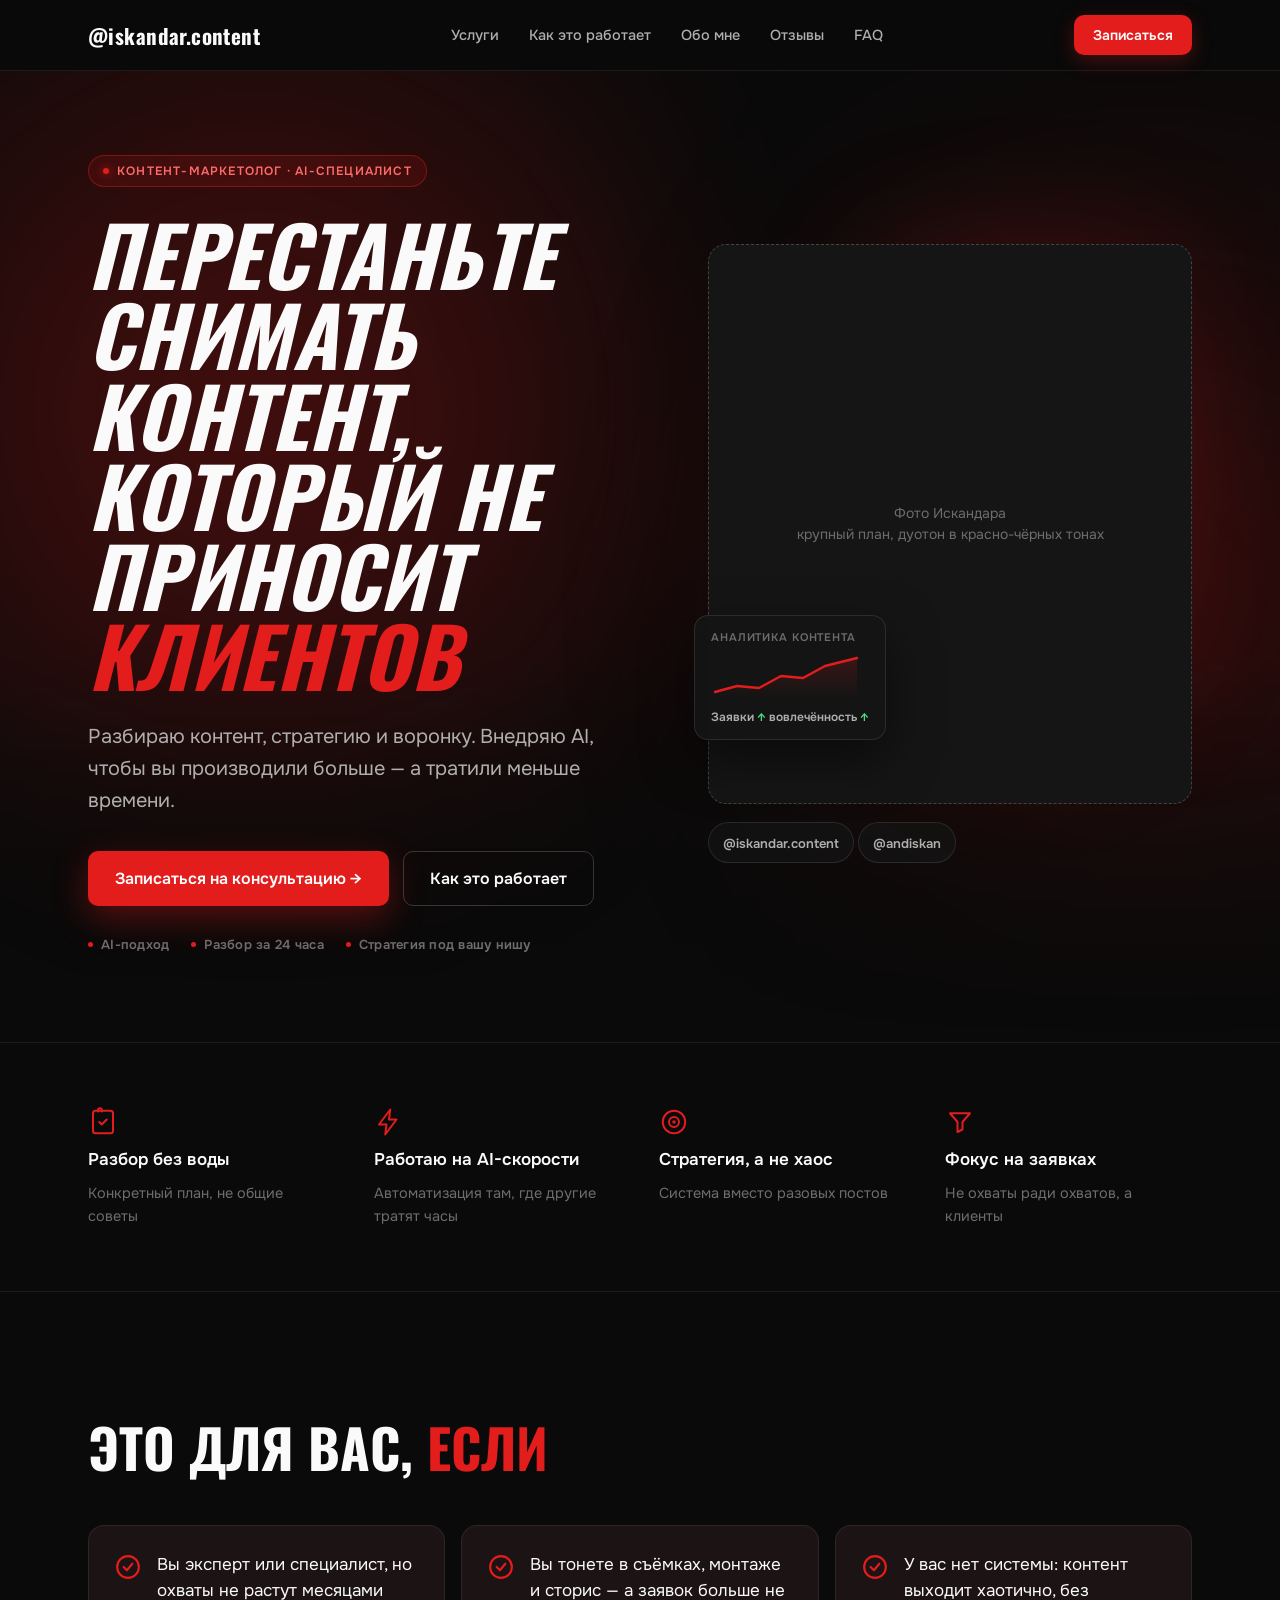
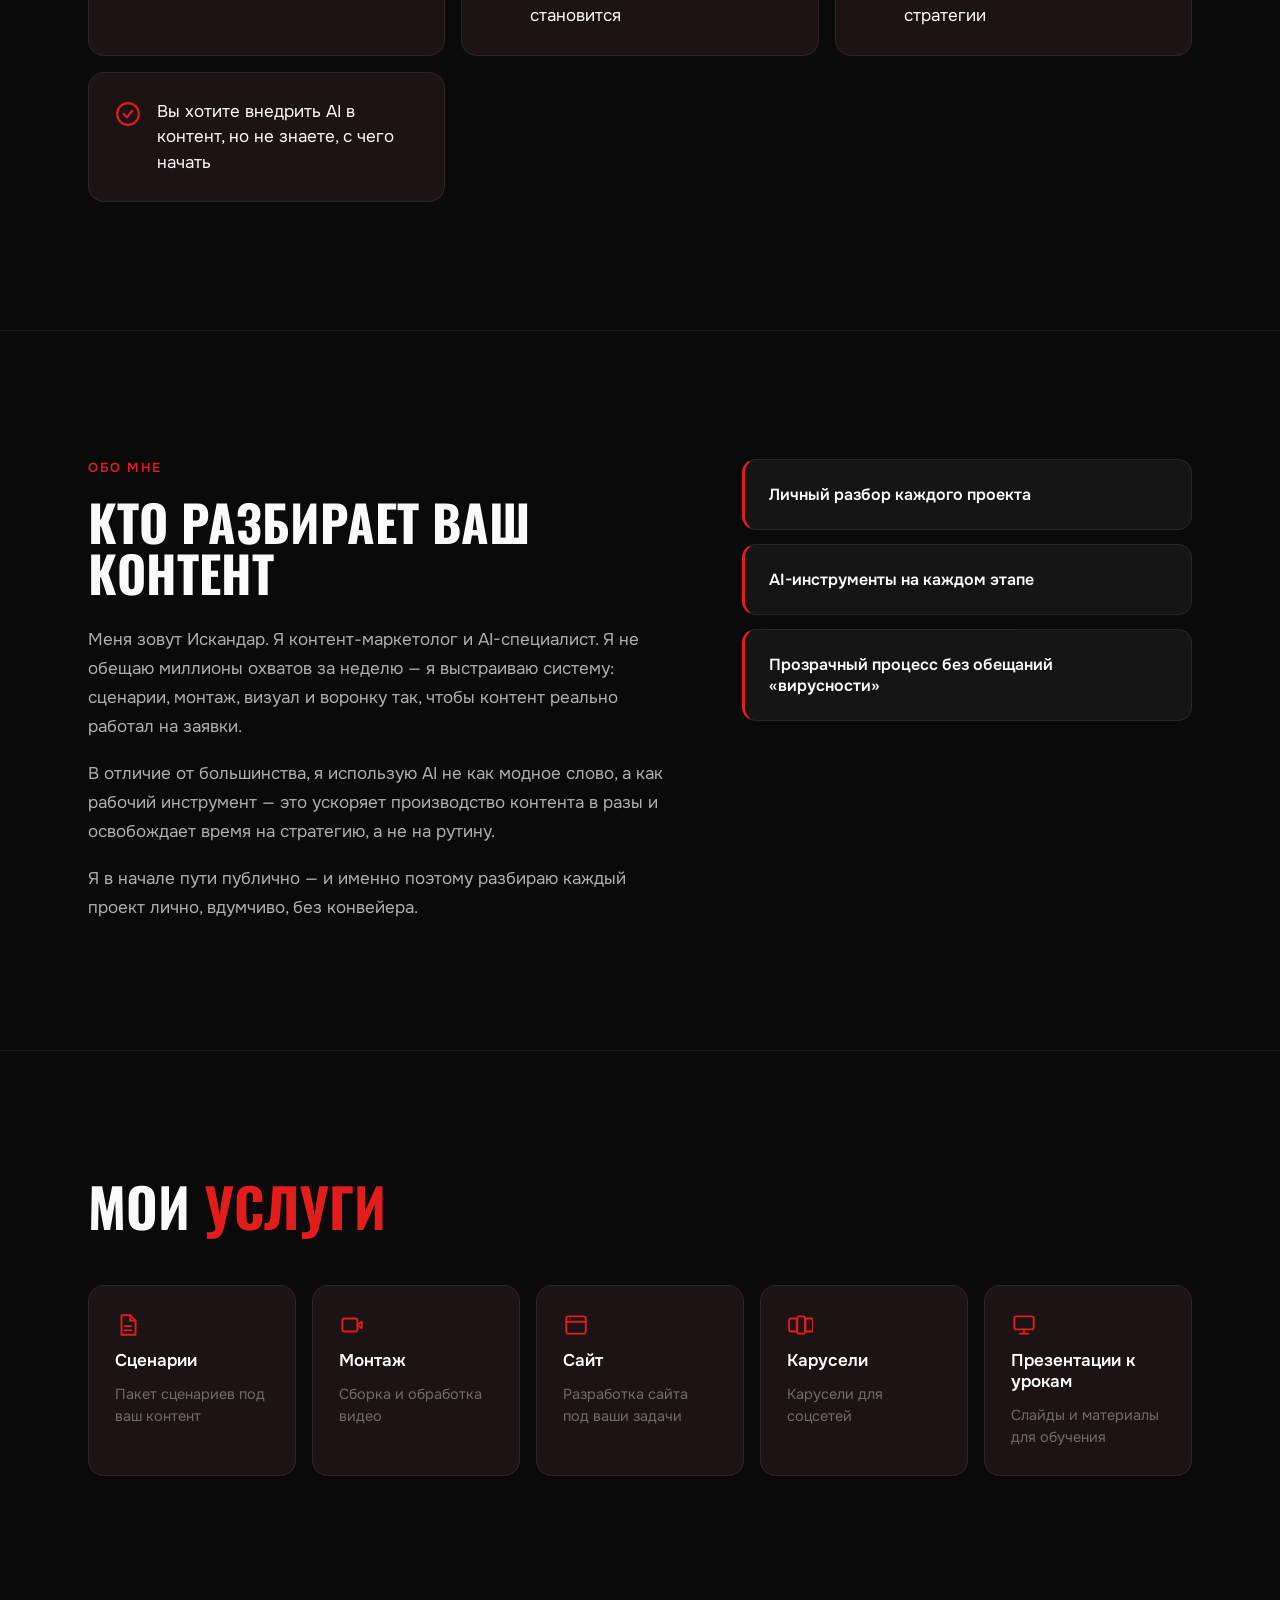
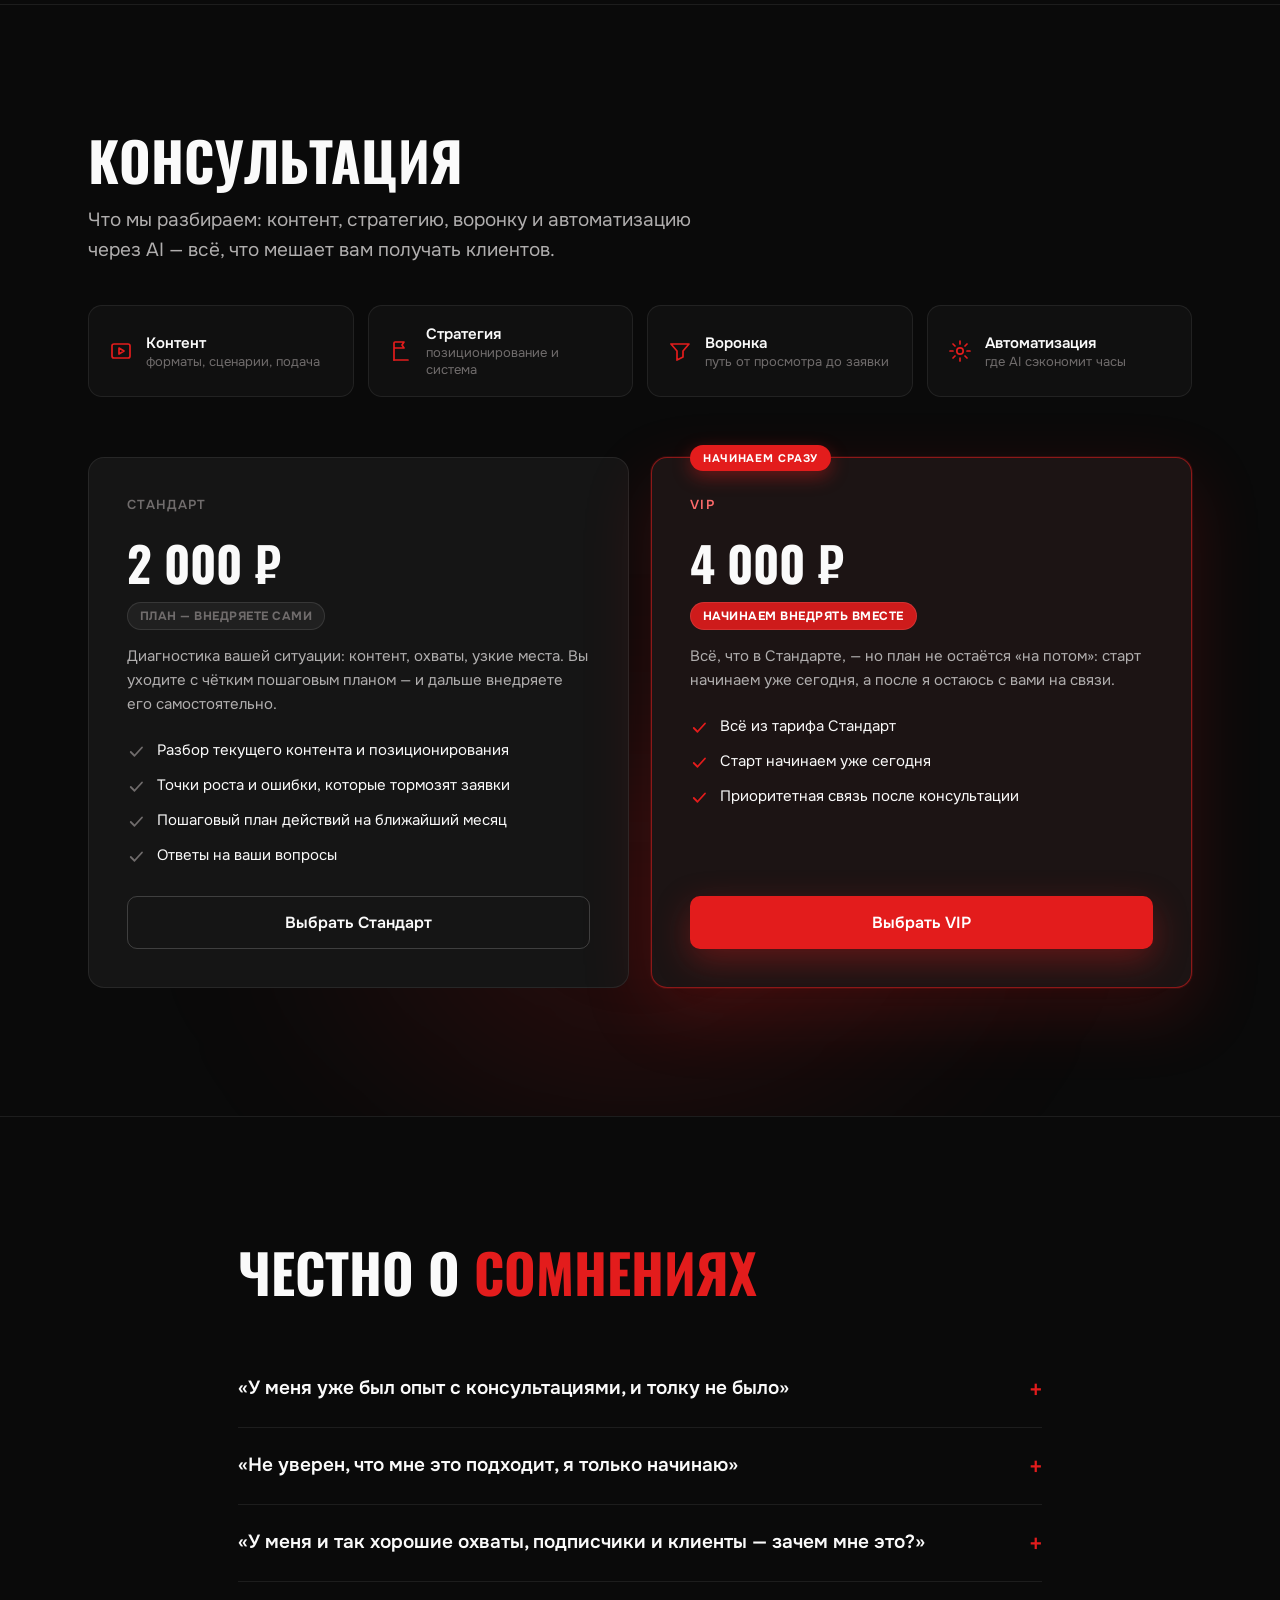
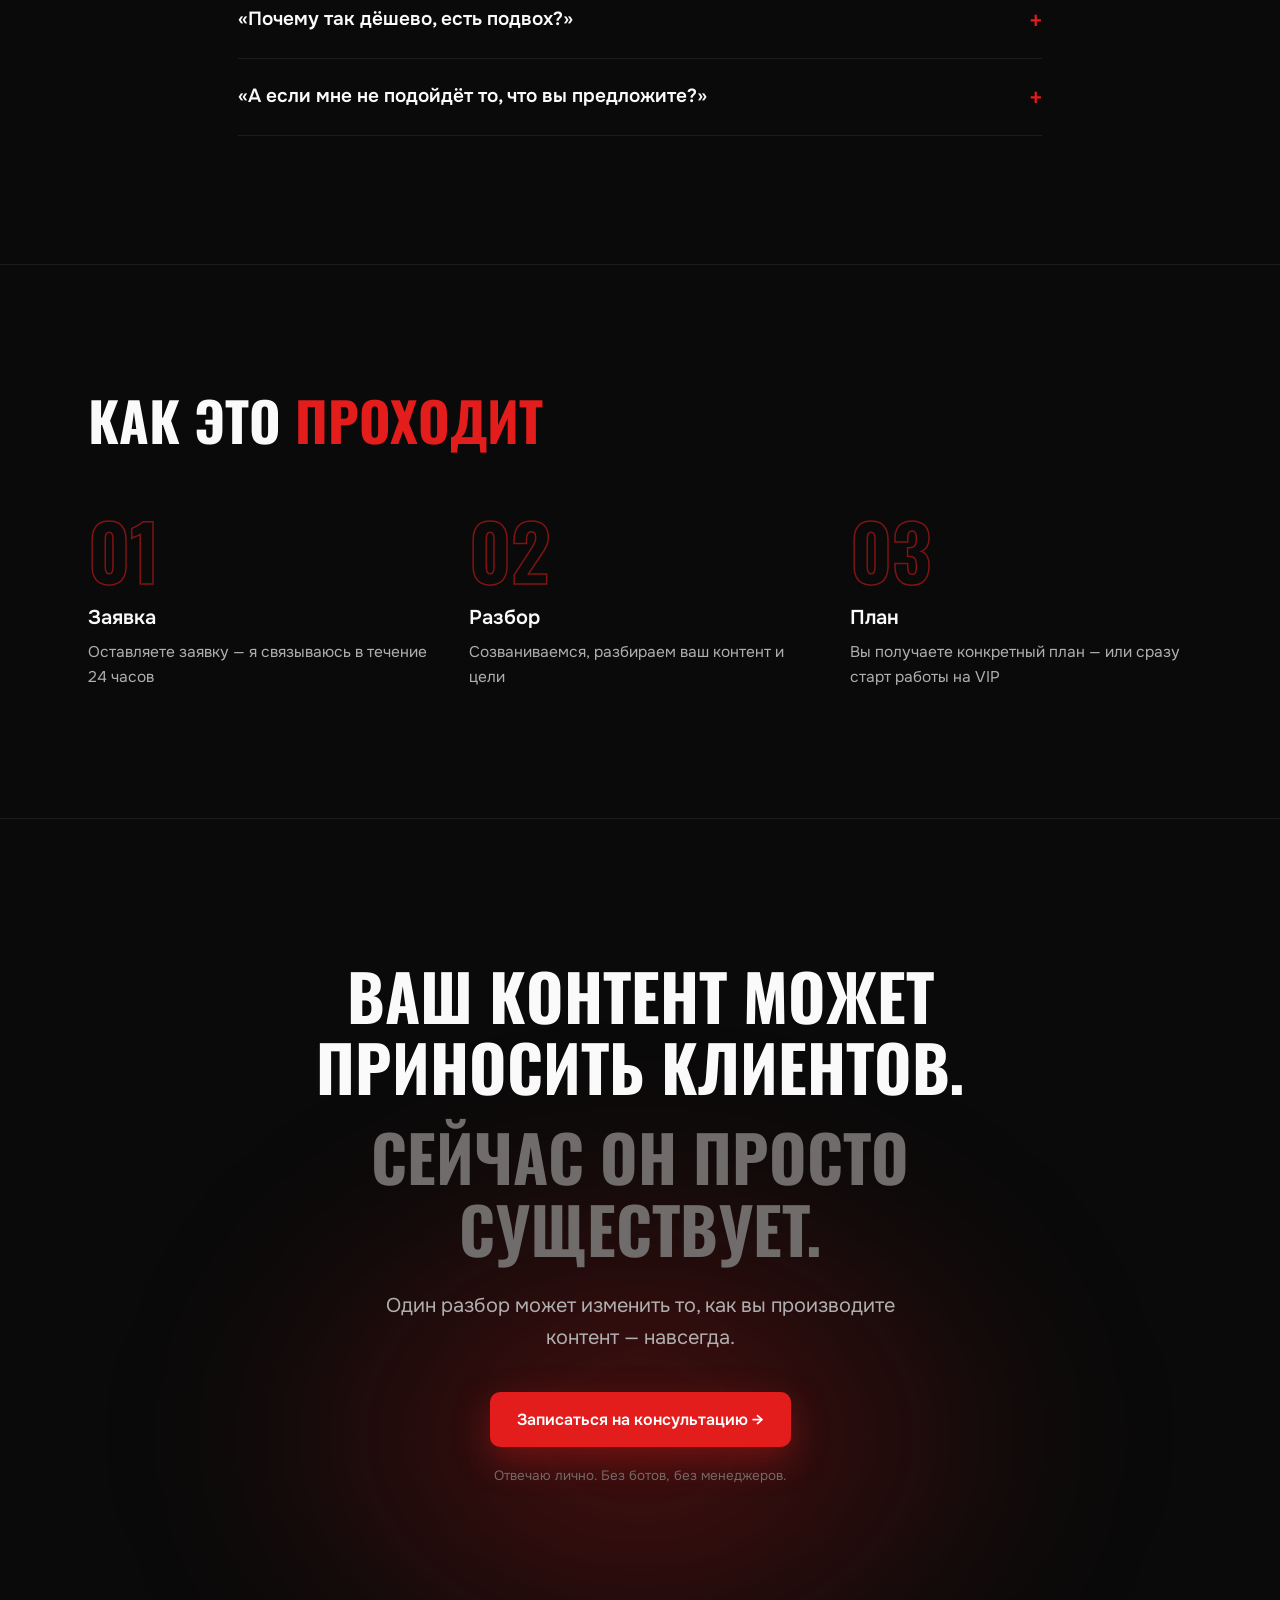
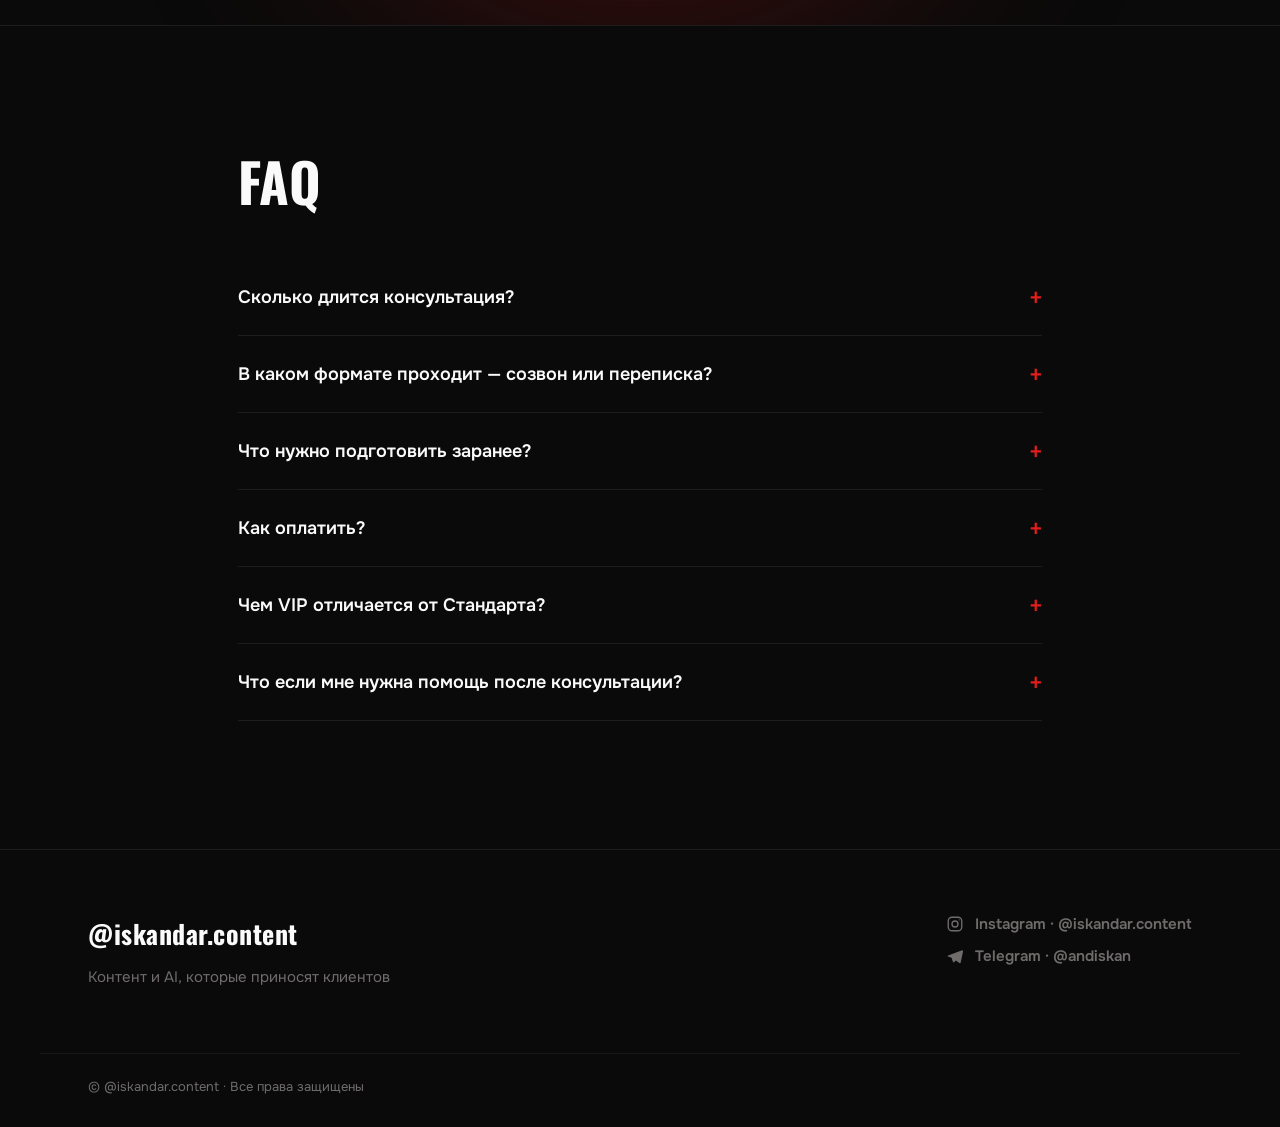
==== commit 9fc607ef: "Add services section (Сценарии/Монтаж/Сайт/Карусели/Презентации); simplify VIP tariff list, sync FAQ" ====
--- a/index.html
+++ b/index.html
@@ -17,7 +17,7 @@
   <div class="wrap header-inner">
     <a href="#top" class="logo">@iskandar.content</a>
     <nav class="main-nav">
-      <a href="#consult" class="nav-link">
+      <a href="#services" class="nav-link">
         <span class="nav-link-label">Услуги</span>
         <span class="nav-link-popup"><span class="nav-link-popup-inner">
           <svg width="20" height="20" viewBox="0 0 24 24" fill="none" stroke="#E31C1C" stroke-width="1.7" stroke-linecap="round" stroke-linejoin="round"><rect x="3" y="7" width="18" height="13" rx="2"/><path d="M8 7V5a2 2 0 0 1 2-2h4a2 2 0 0 1 2 2v2"/></svg>
@@ -176,6 +176,40 @@
     </div>
   </section>
 
+  <!-- ============ SERVICES ============ -->
+  <section id="services" class="services">
+    <div class="wrap">
+      <h2 data-reveal>Мои <span class="accent-text">услуги</span></h2>
+      <div class="services-grid">
+        <div class="service-card" data-reveal>
+          <svg width="26" height="26" viewBox="0 0 24 24" fill="none" stroke="#E31C1C" stroke-width="1.7" stroke-linecap="round" stroke-linejoin="round"><path d="M14 3v5h5"/><path d="M6 3h8l5 5v13H6z"/><path d="M9 13h6M9 17h6"/></svg>
+          <div class="service-title">Сценарии</div>
+          <div class="service-text">Пакет сценариев под ваш контент</div>
+        </div>
+        <div class="service-card" data-reveal style="--delay:80ms">
+          <svg width="26" height="26" viewBox="0 0 24 24" fill="none" stroke="#E31C1C" stroke-width="1.7" stroke-linecap="round" stroke-linejoin="round"><rect x="3" y="6" width="14" height="12" rx="2"/><path d="m21 9-4 3 4 3V9Z"/></svg>
+          <div class="service-title">Монтаж</div>
+          <div class="service-text">Сборка и обработка видео</div>
+        </div>
+        <div class="service-card" data-reveal style="--delay:160ms">
+          <svg width="26" height="26" viewBox="0 0 24 24" fill="none" stroke="#E31C1C" stroke-width="1.7" stroke-linecap="round" stroke-linejoin="round"><rect x="3" y="4" width="18" height="16" rx="2"/><path d="M3 9h18"/><circle cx="6.5" cy="6.5" r="0.6" fill="#E31C1C" stroke="none"/></svg>
+          <div class="service-title">Сайт</div>
+          <div class="service-text">Разработка сайта под ваши задачи</div>
+        </div>
+        <div class="service-card" data-reveal style="--delay:240ms">
+          <svg width="26" height="26" viewBox="0 0 24 24" fill="none" stroke="#E31C1C" stroke-width="1.7" stroke-linecap="round" stroke-linejoin="round"><rect x="2" y="6" width="7" height="12" rx="1.5"/><rect x="9.5" y="4" width="7" height="16" rx="1.5"/><rect x="17" y="6" width="7" height="12" rx="1.5"/></svg>
+          <div class="service-title">Карусели</div>
+          <div class="service-text">Карусели для соцсетей</div>
+        </div>
+        <div class="service-card" data-reveal style="--delay:320ms">
+          <svg width="26" height="26" viewBox="0 0 24 24" fill="none" stroke="#E31C1C" stroke-width="1.7" stroke-linecap="round" stroke-linejoin="round"><rect x="3" y="4" width="18" height="12" rx="2"/><path d="M8 20h8M12 16v4"/></svg>
+          <div class="service-title">Презентации к урокам</div>
+          <div class="service-text">Слайды и материалы для обучения</div>
+        </div>
+      </div>
+    </div>
+  </section>
+
   <!-- ============ CONSULTATION ============ -->
   <section id="consult" class="consult">
     <div class="consult-glow" aria-hidden="true"></div>
@@ -223,11 +257,10 @@
           <div class="tariff-name tariff-name-vip">VIP</div>
           <div class="tariff-price">4 000 ₽</div>
           <div class="tariff-tag tariff-tag-vip">Начинаем внедрять вместе</div>
-          <p class="tariff-desc">Всё, что в Стандарте, — но план не остаётся «на потом»: прямо на созвоне начинаем внедрять его вместе, а после я остаюсь с вами на связи.</p>
+          <p class="tariff-desc">Всё, что в Стандарте, — но план не остаётся «на потом»: старт начинаем уже сегодня, а после я остаюсь с вами на связи.</p>
           <ul class="tariff-list tariff-list-vip">
             <li>Всё из тарифа Стандарт</li>
-            <li>Разбор воронки и точек потери клиентов</li>
-            <li>Начинаем внедрение стратегии прямо на созвоне</li>
+            <li>Старт начинаем уже сегодня</li>
             <li>Приоритетная связь после консультации</li>
           </ul>
           <a href="https://t.me/andiskan" target="_blank" rel="noopener" class="btn btn-primary tariff-cta">Выбрать VIP</a>
@@ -353,7 +386,7 @@
             <span class="acc-q">Чем VIP отличается от Стандарта?</span>
             <span class="acc-icon">+</span>
           </button>
-          <div class="acc-body"><p>Стандарт — это разбор и пошаговый план. VIP — тот же разбор плюс воронка, приоритетная связь и старт внедрения стратегии прямо на консультации.</p></div>
+          <div class="acc-body"><p>Стандарт — это разбор и пошаговый план. VIP — тот же разбор, но старт работы начинается уже сегодня, плюс приоритетная связь после консультации.</p></div>
         </div>
         <div class="acc-item">
           <button class="acc-toggle" aria-expanded="false">
--- a/css/style.css
+++ b/css/style.css
@@ -43,6 +43,7 @@
 
 /* ---------- Buttons ---------- */
 .btn {
+  position: relative;
   display: inline-flex;
   align-items: center;
   justify-content: center;
@@ -467,6 +468,28 @@
   font-size: 16px; font-weight: 600;
 }
 
+/* ---------- Services ---------- */
+.services { border-top: 1px solid var(--border-subtle); }
+.services .wrap { padding-top: clamp(72px, 10vw, 130px); padding-bottom: clamp(72px, 10vw, 130px); }
+.services-grid {
+  display: grid;
+  grid-template-columns: repeat(auto-fit, minmax(200px, 1fr));
+  gap: 16px;
+}
+.service-card {
+  display: flex;
+  flex-direction: column;
+  gap: 12px;
+  padding: 26px;
+  background: var(--bg-card-dark);
+  border: 1px solid var(--border-subtle);
+  border-radius: 16px;
+  transition: border-color 0.2s ease;
+}
+.service-card:hover { border-color: var(--border-accent); }
+.service-title { font-size: 17px; font-weight: 600; color: var(--text-primary); }
+.service-text { font-size: 14.5px; line-height: 1.55; color: var(--text-muted); }
+
 /* ---------- Consult ---------- */
 .consult { position: relative; border-top: 1px solid var(--border-subtle); overflow: hidden; }
 .consult-glow {
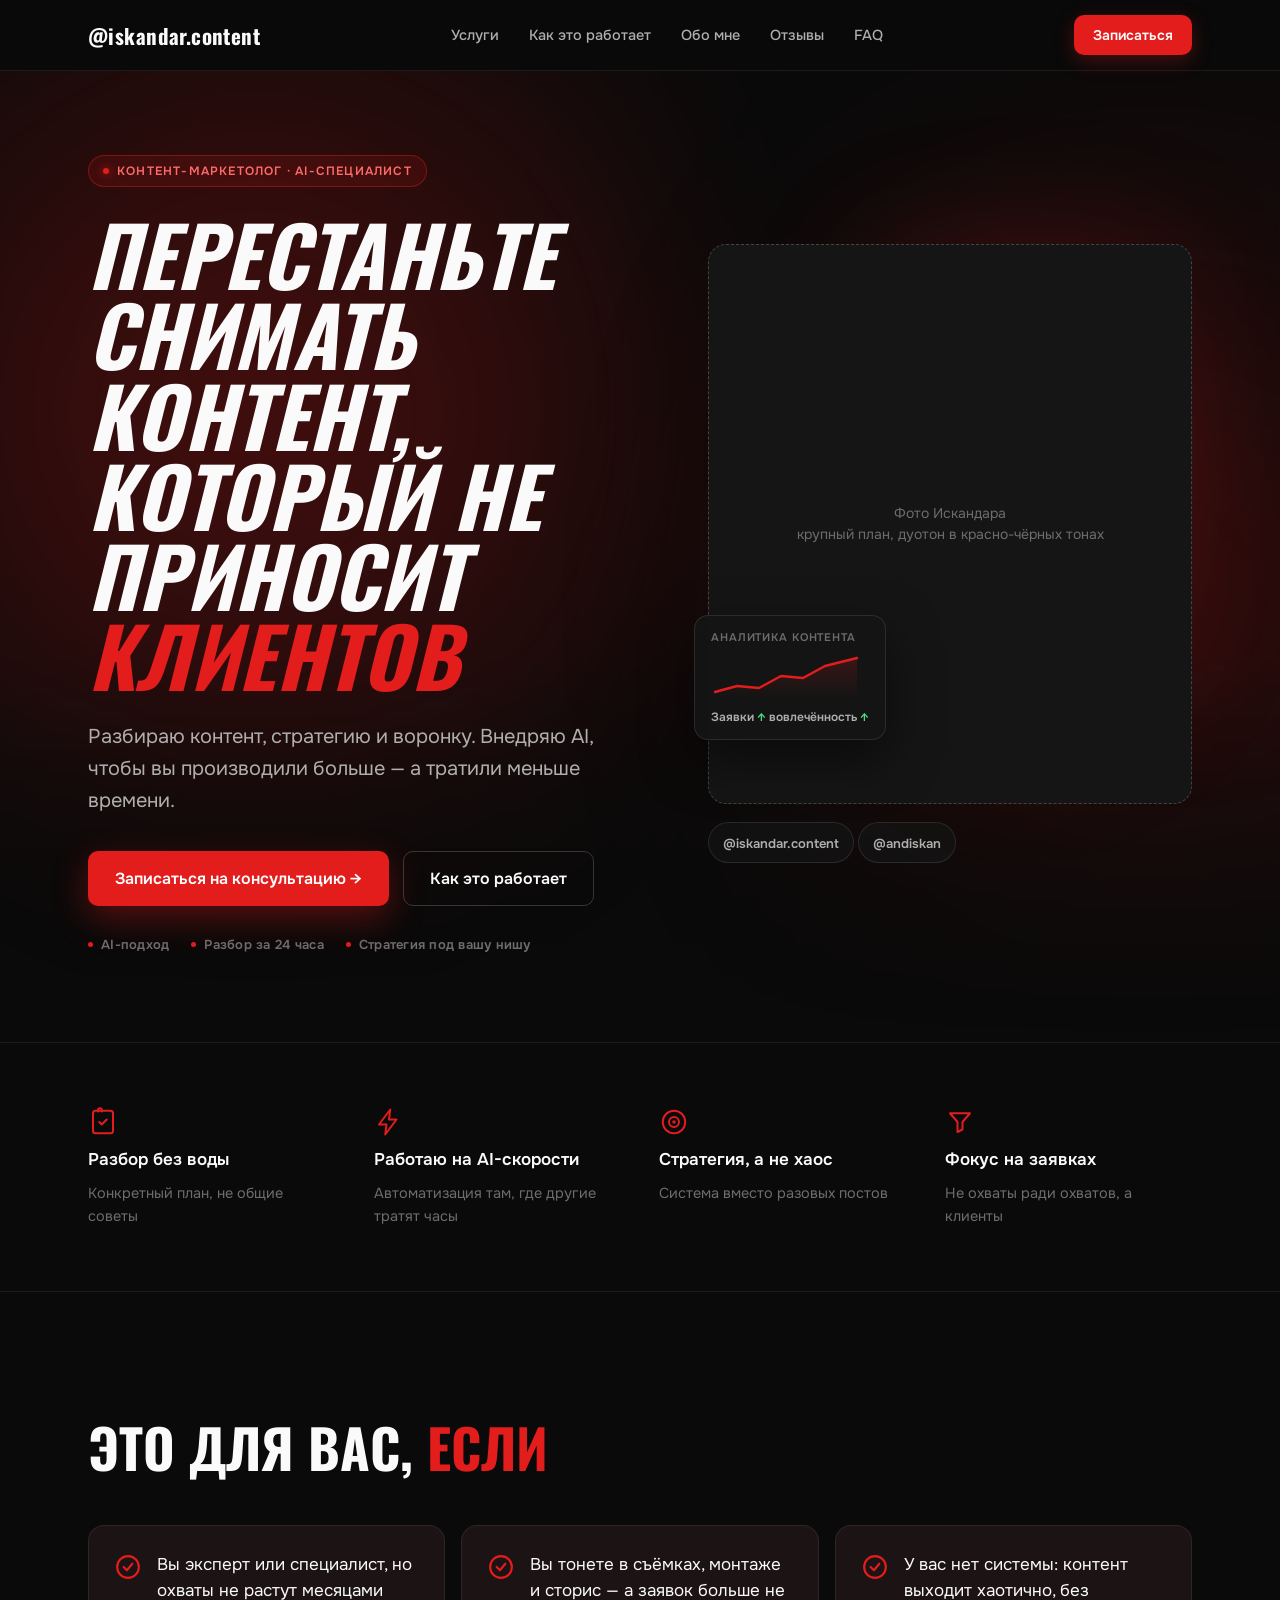
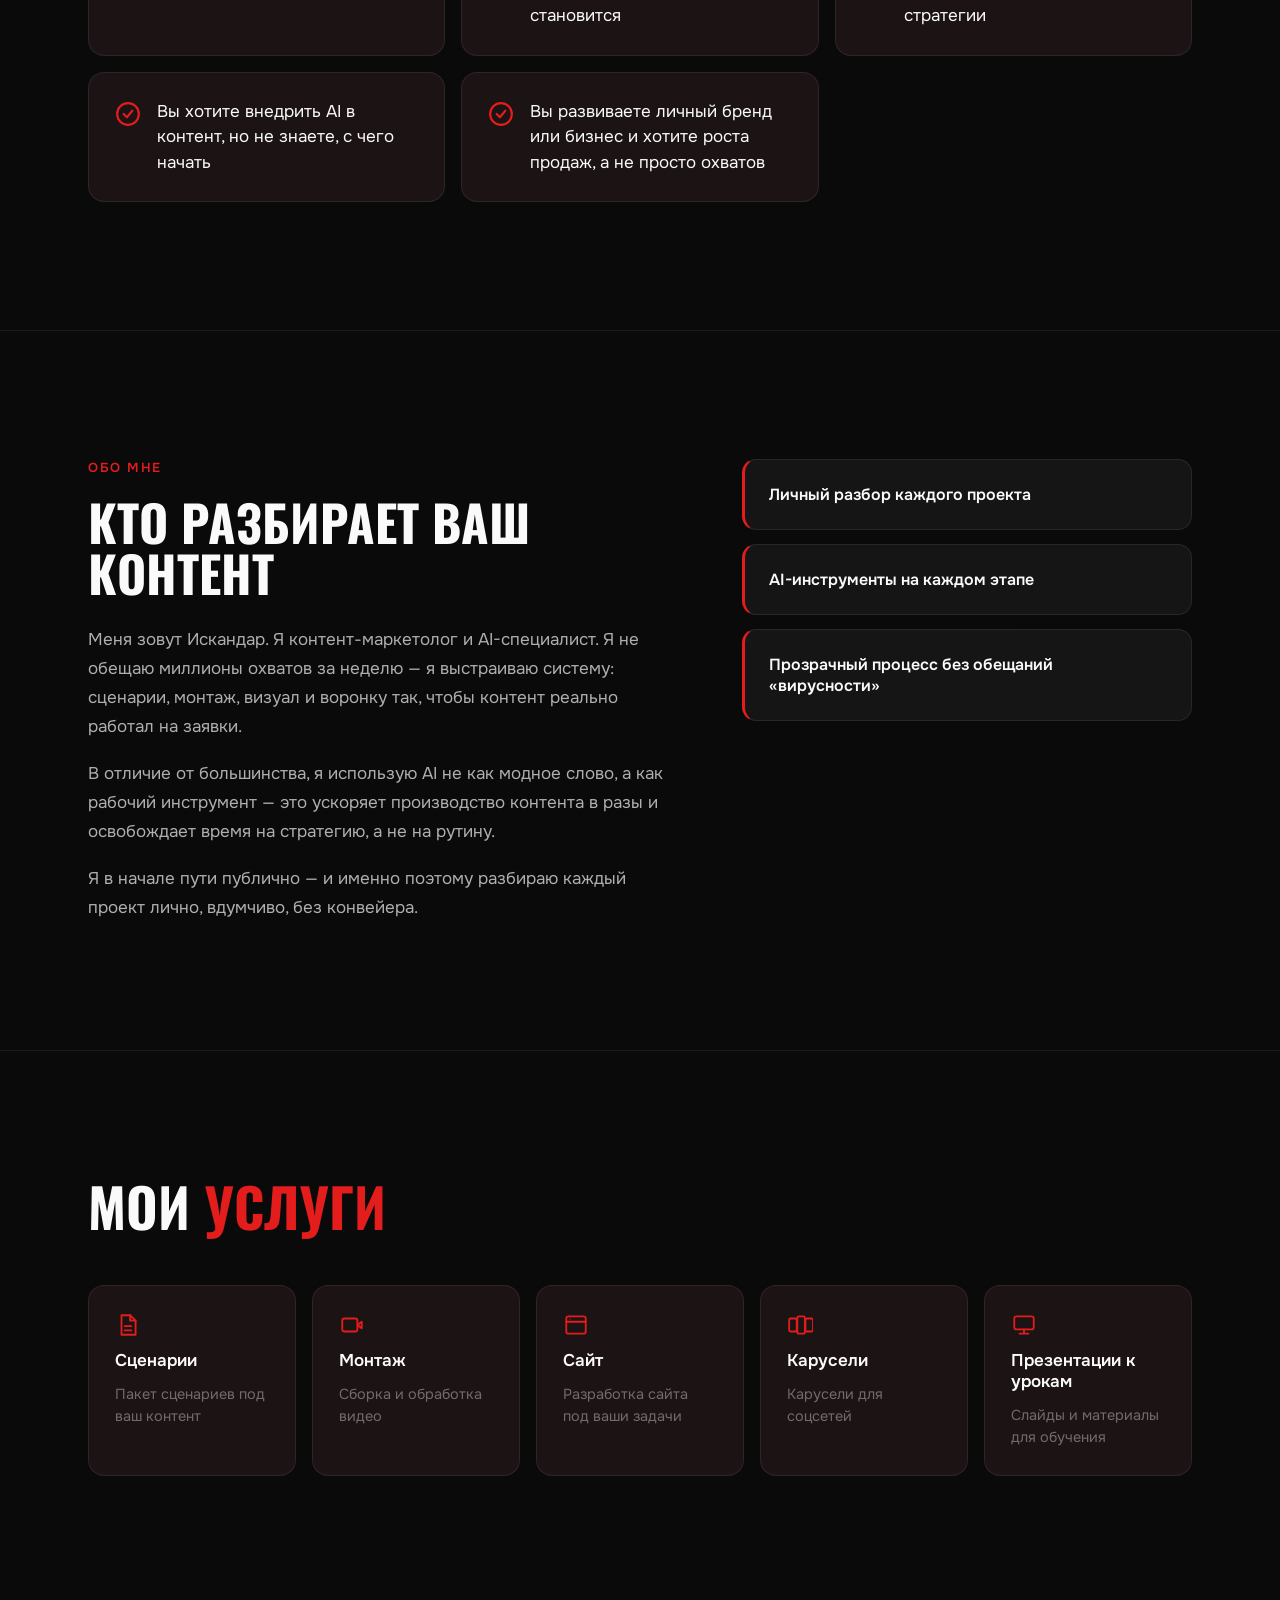
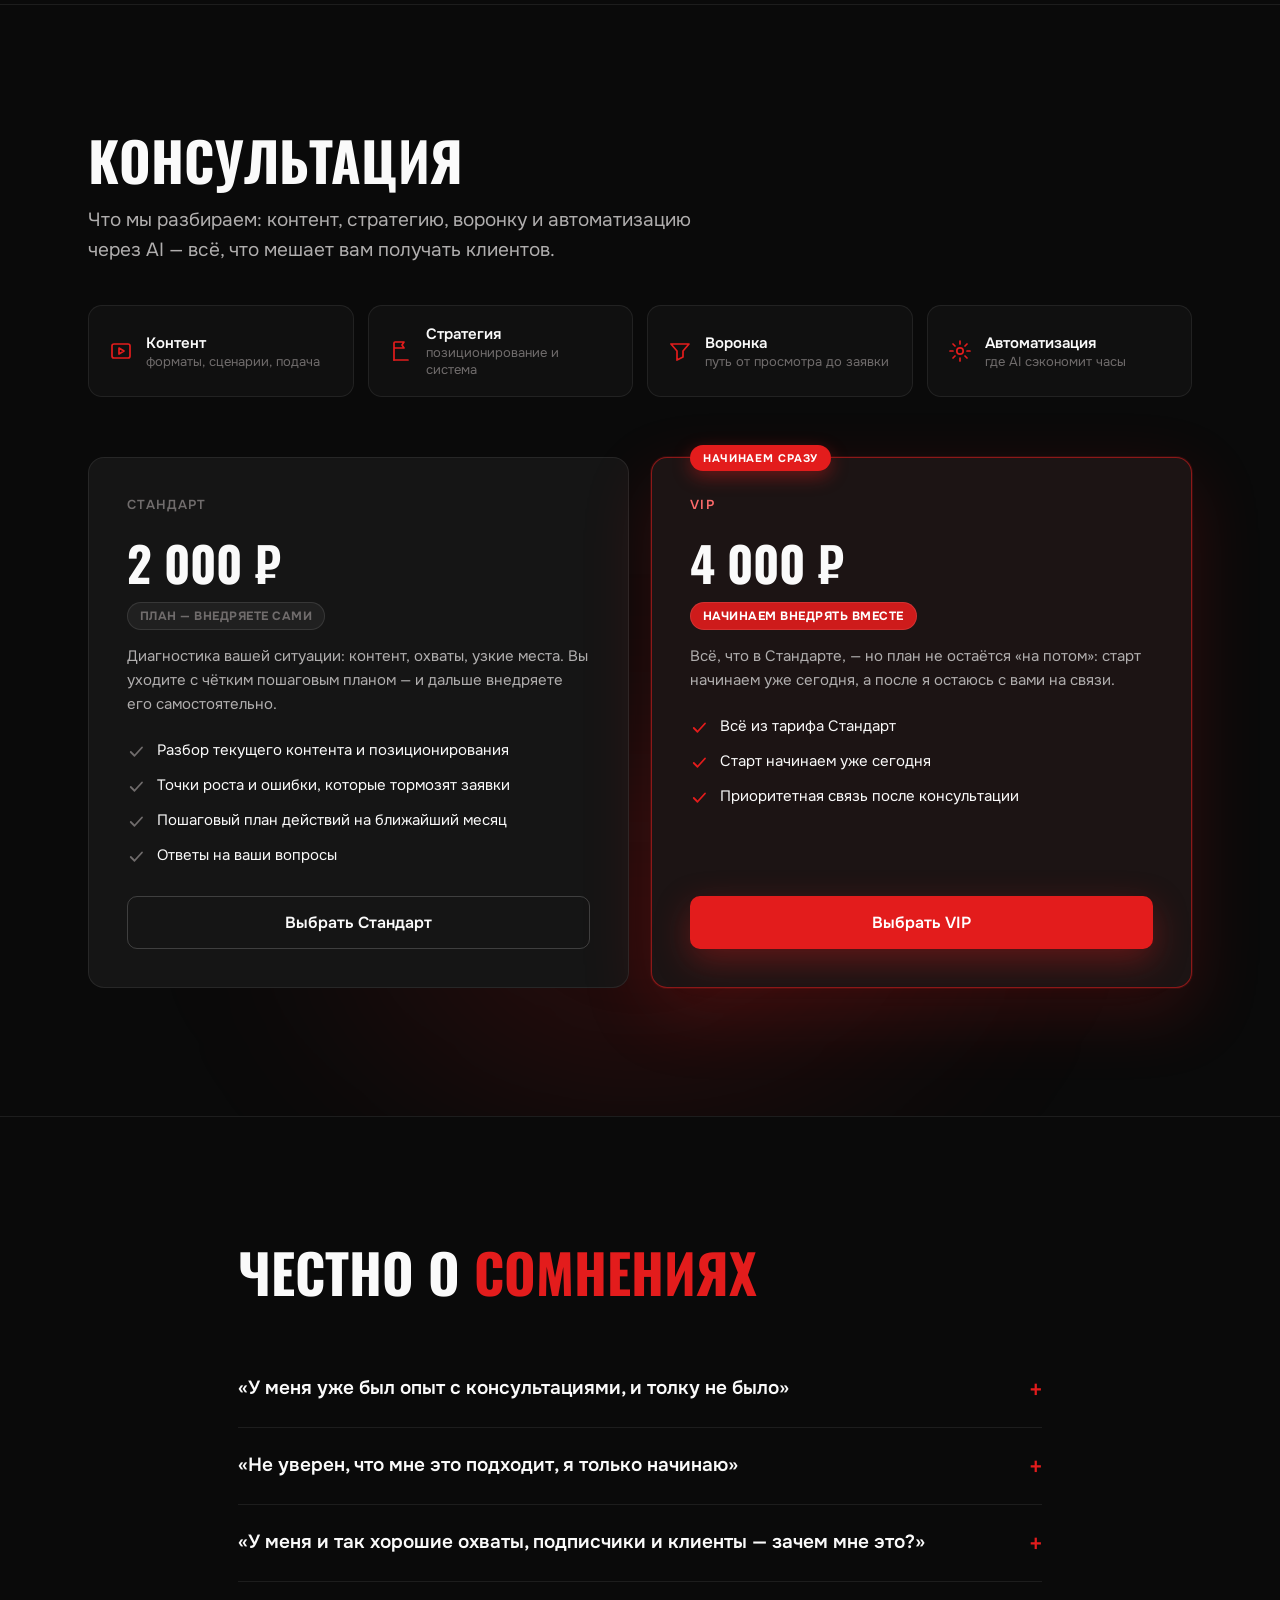
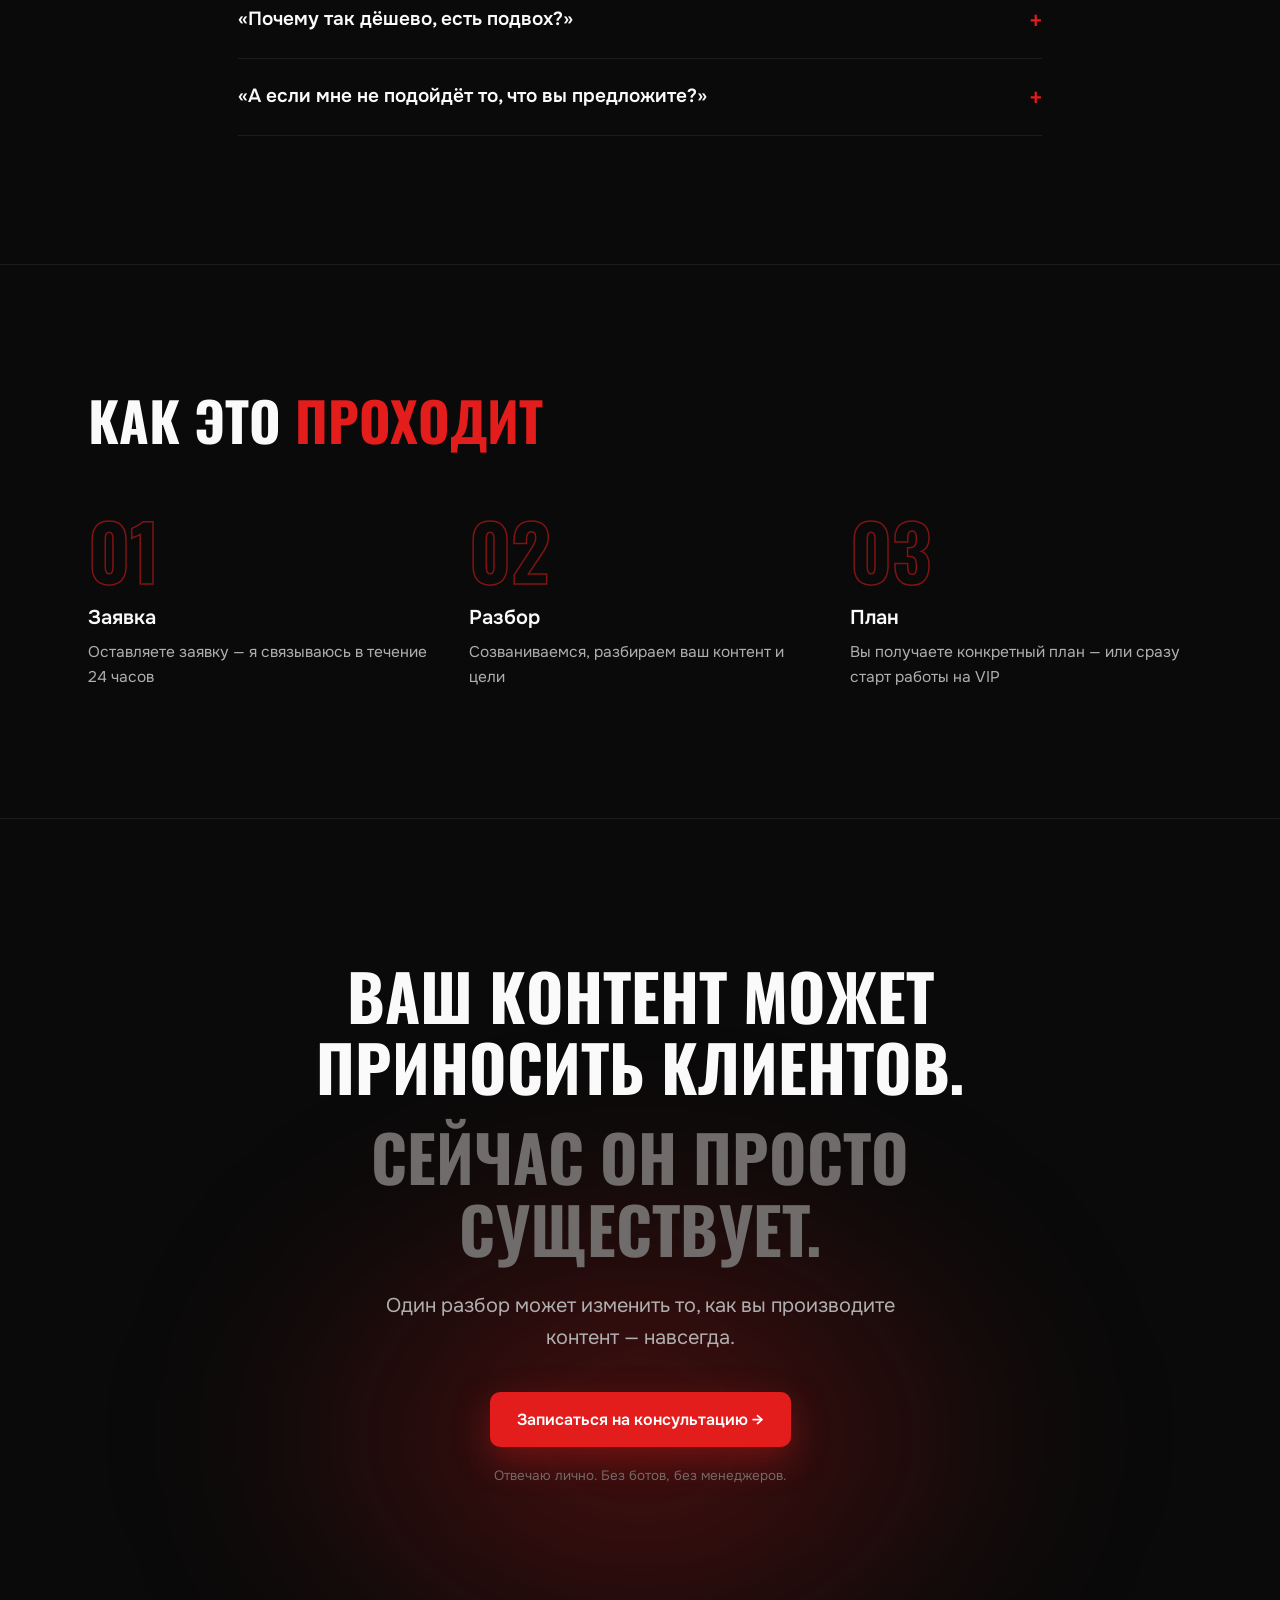
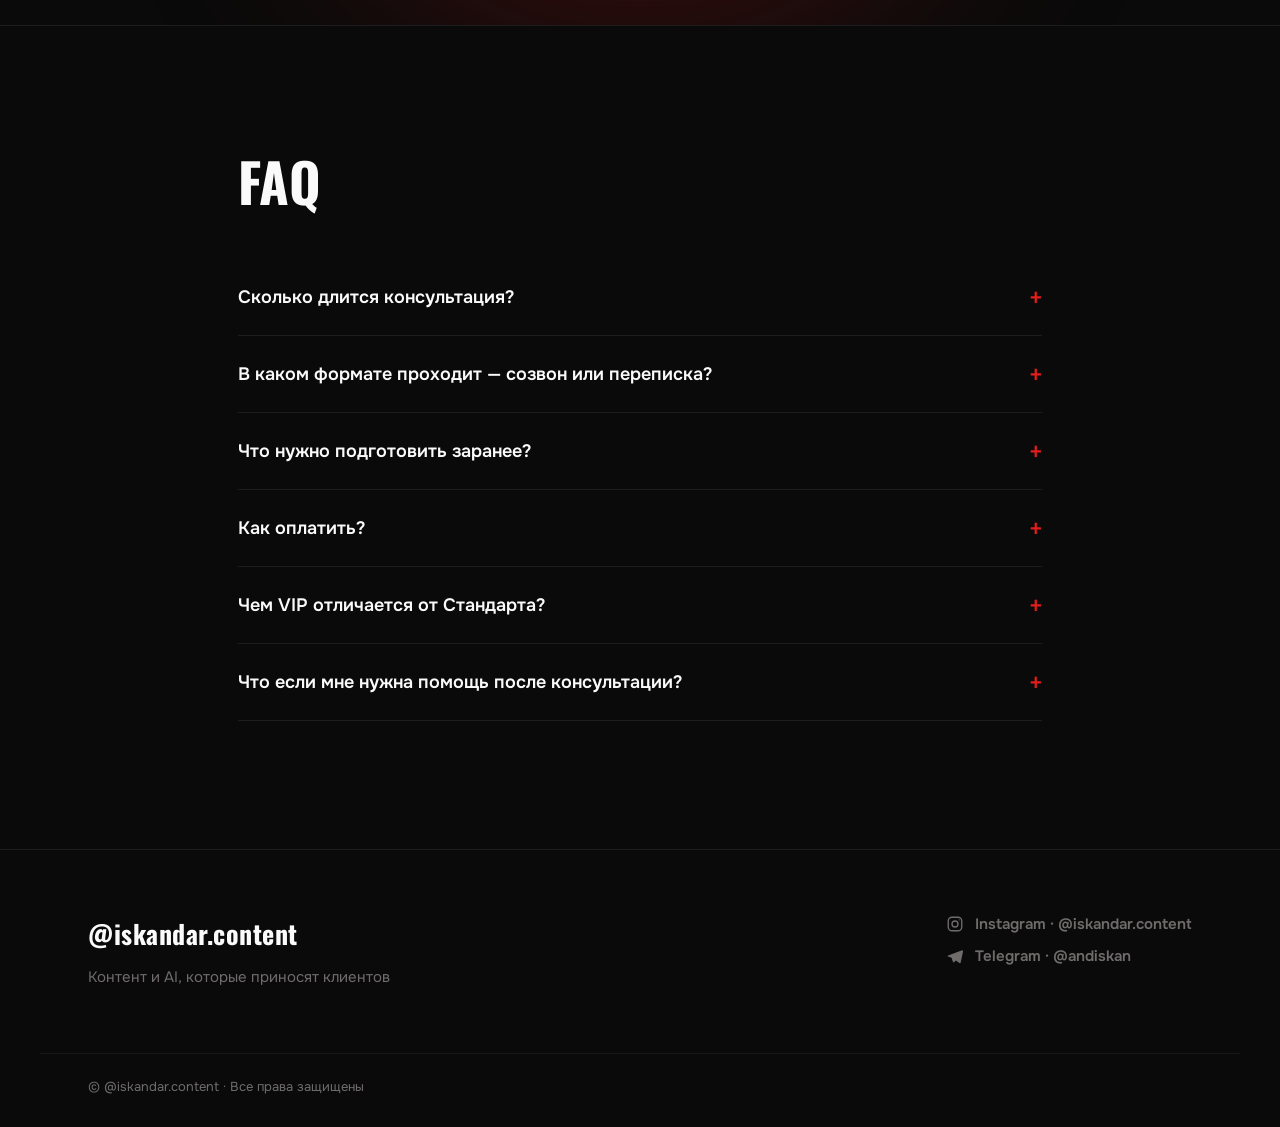
==== commit c72c5860: "Add 5th 'this is for you if' item — personal brand / business sales growth" ====
--- a/index.html
+++ b/index.html
@@ -155,6 +155,10 @@
         <svg width="26" height="26" viewBox="0 0 24 24" fill="none" stroke="#E31C1C" stroke-width="2" stroke-linecap="round" stroke-linejoin="round"><circle cx="12" cy="12" r="10"/><path d="m8 12 3 3 5-6"/></svg>
         <span>Вы хотите внедрить AI в контент, но не знаете, с чего начать</span>
       </div>
+      <div class="for-whom-card" data-reveal style="--delay:320ms">
+        <svg width="26" height="26" viewBox="0 0 24 24" fill="none" stroke="#E31C1C" stroke-width="2" stroke-linecap="round" stroke-linejoin="round"><circle cx="12" cy="12" r="10"/><path d="m8 12 3 3 5-6"/></svg>
+        <span>Вы развиваете личный бренд или бизнес и хотите роста продаж, а не просто охватов</span>
+      </div>
     </div>
   </section>
 
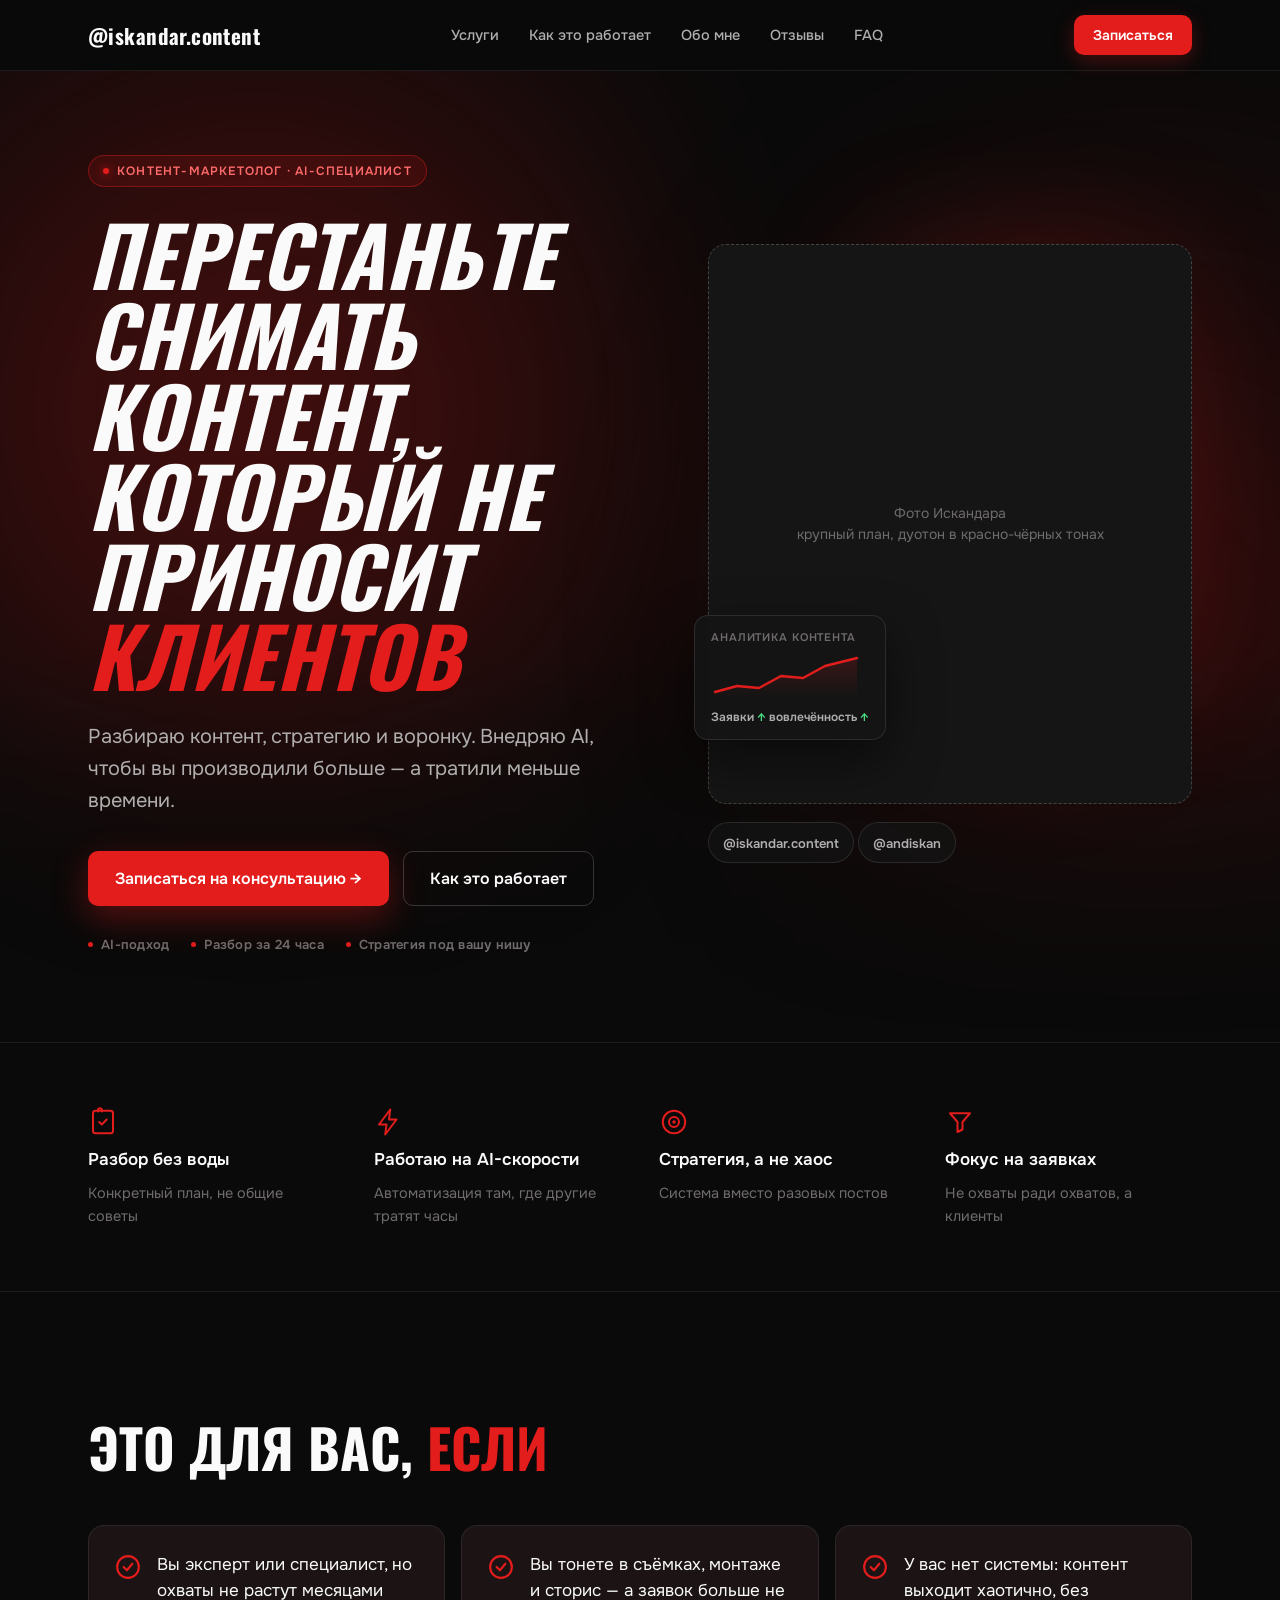
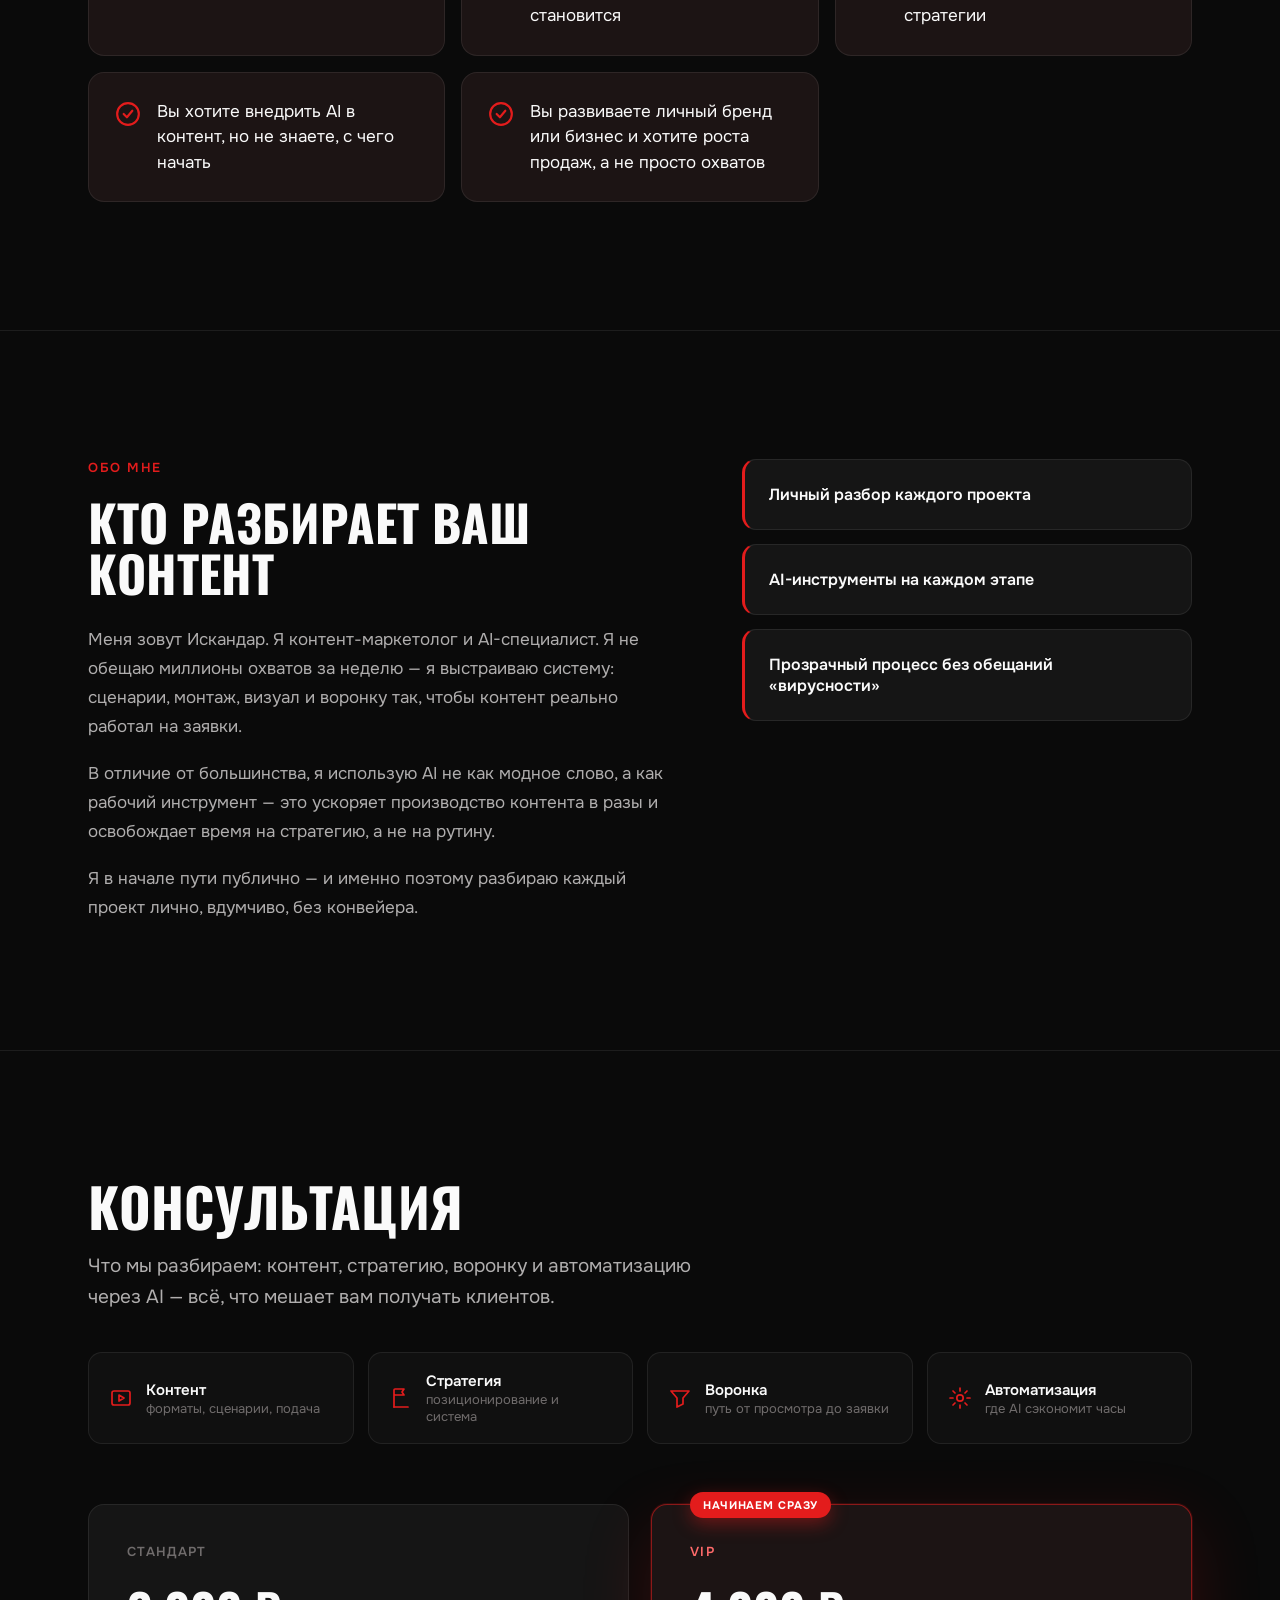
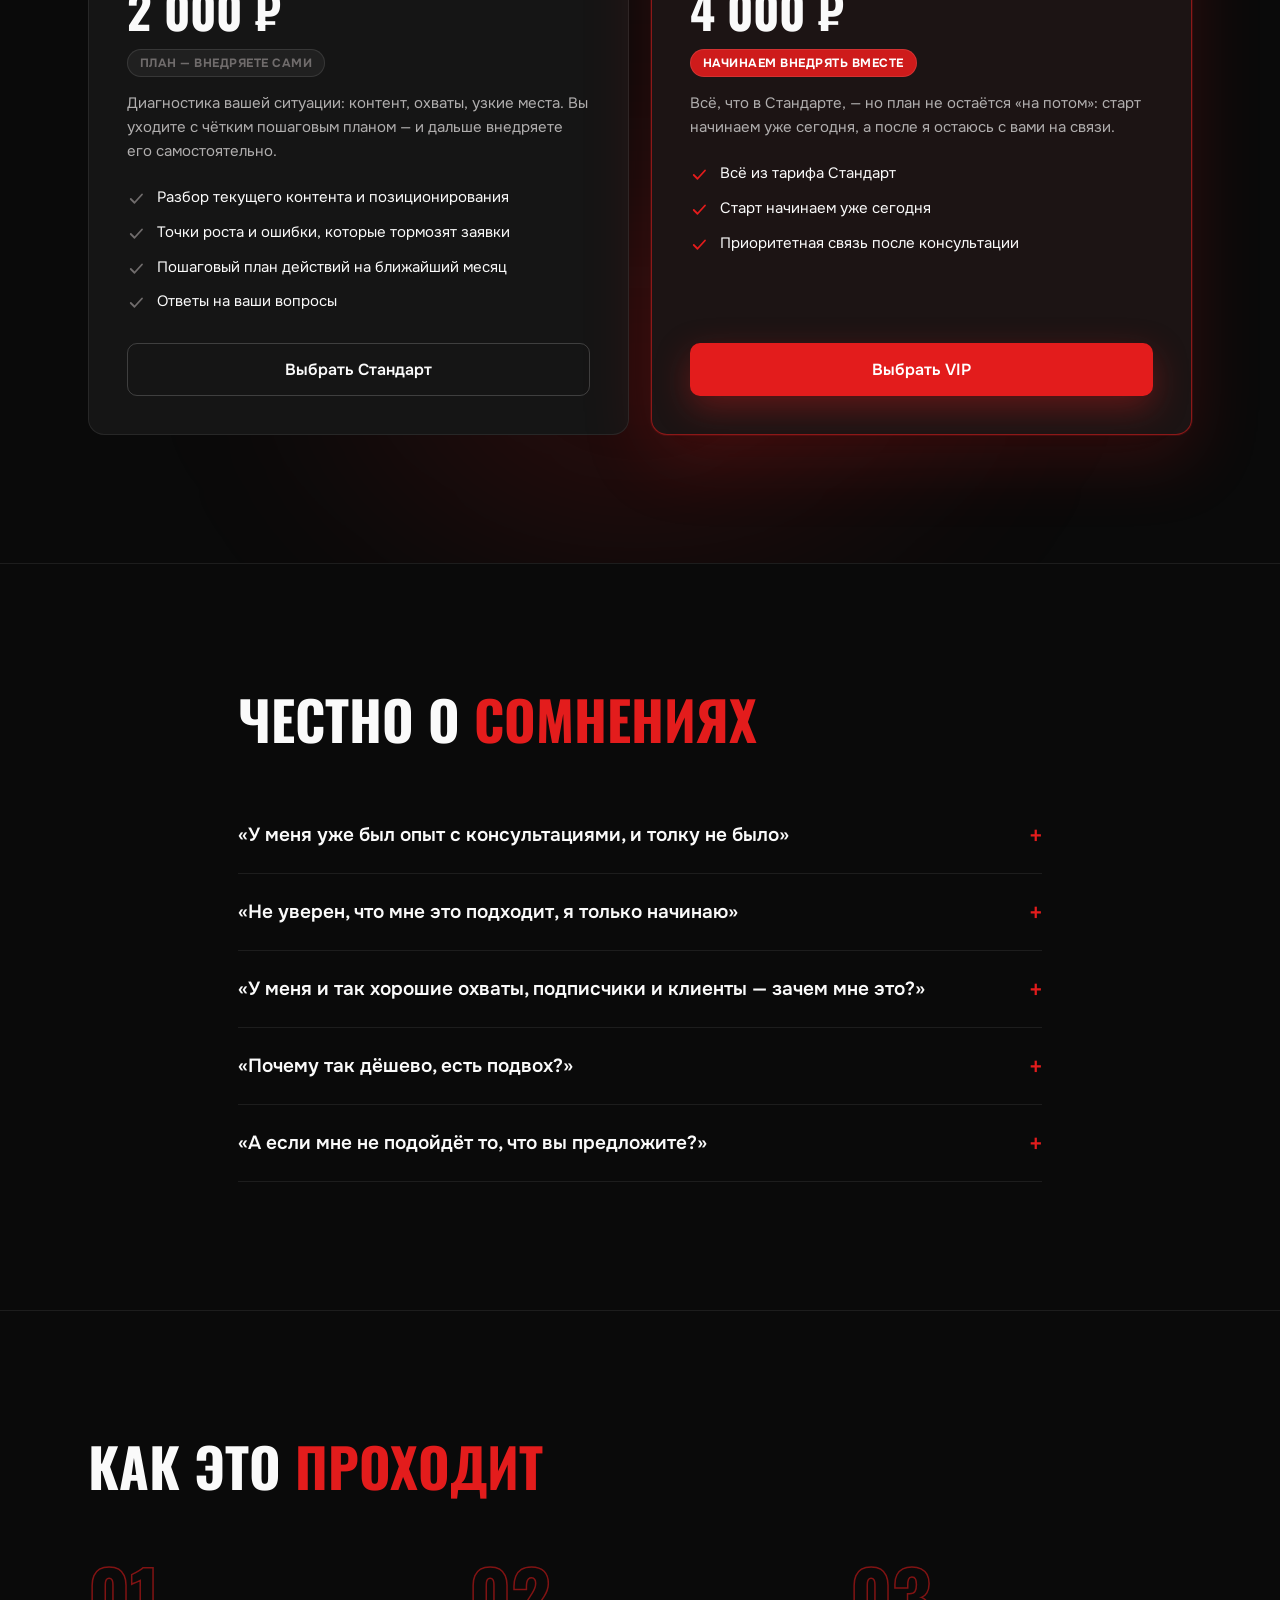
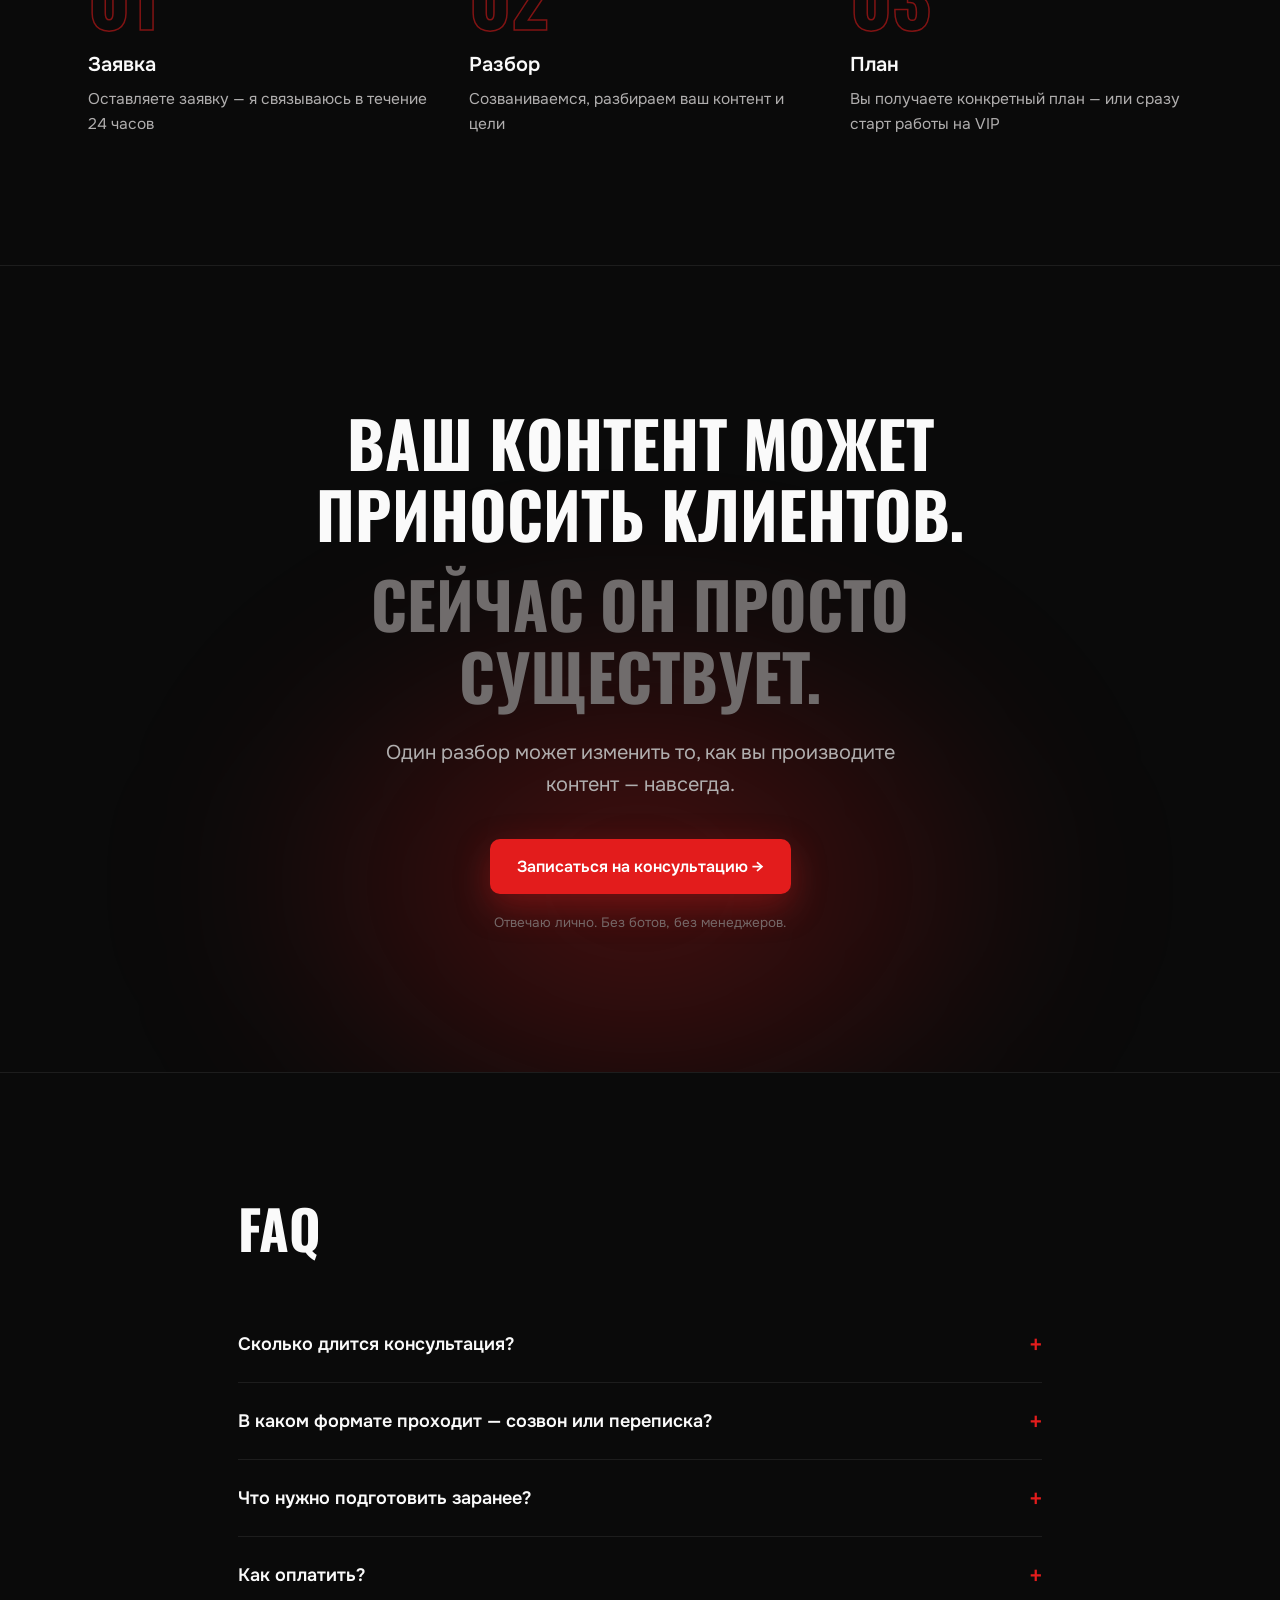
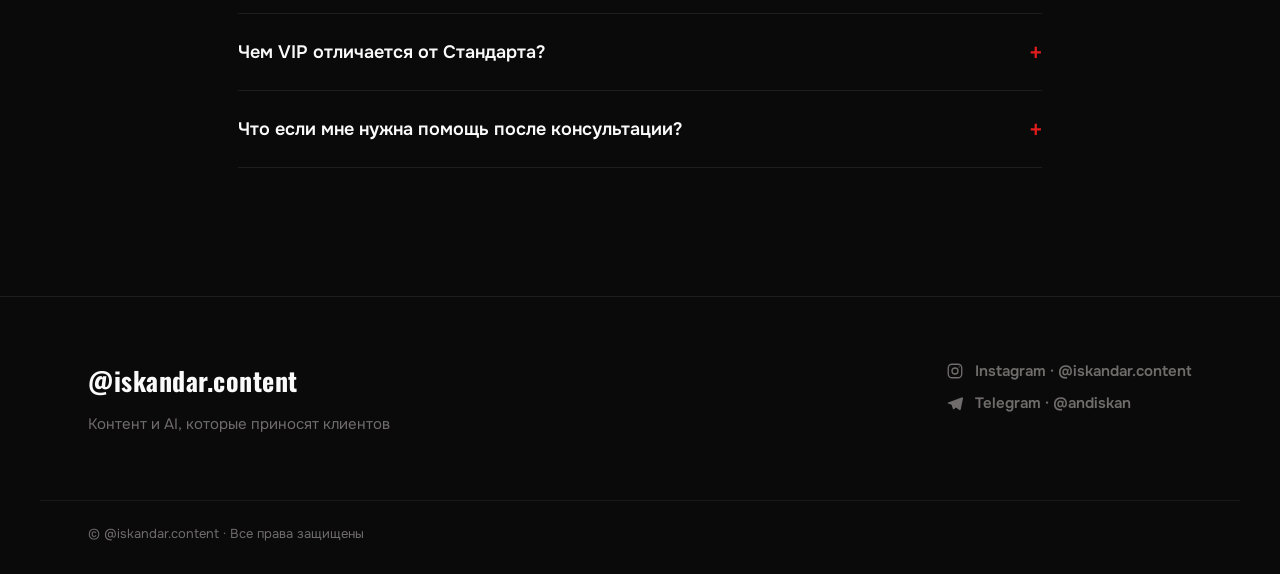
==== commit f9797724: "Split into two pages: index.html (consultation) + uslugi.html (services with Telegram/WhatsApp order" ====
--- a/index.html
+++ b/index.html
@@ -15,9 +15,9 @@
 <!-- ============ HEADER ============ -->
 <header class="site-header">
   <div class="wrap header-inner">
-    <a href="#top" class="logo">@iskandar.content</a>
+    <a href="index.html#top" class="logo">@iskandar.content</a>
     <nav class="main-nav">
-      <a href="#services" class="nav-link">
+      <a href="uslugi.html" class="nav-link">
         <span class="nav-link-label">Услуги</span>
         <span class="nav-link-popup"><span class="nav-link-popup-inner">
           <svg width="20" height="20" viewBox="0 0 24 24" fill="none" stroke="#E31C1C" stroke-width="1.7" stroke-linecap="round" stroke-linejoin="round"><rect x="3" y="7" width="18" height="13" rx="2"/><path d="M8 7V5a2 2 0 0 1 2-2h4a2 2 0 0 1 2 2v2"/></svg>
@@ -180,40 +180,6 @@
     </div>
   </section>
 
-  <!-- ============ SERVICES ============ -->
-  <section id="services" class="services">
-    <div class="wrap">
-      <h2 data-reveal>Мои <span class="accent-text">услуги</span></h2>
-      <div class="services-grid">
-        <div class="service-card" data-reveal>
-          <svg width="26" height="26" viewBox="0 0 24 24" fill="none" stroke="#E31C1C" stroke-width="1.7" stroke-linecap="round" stroke-linejoin="round"><path d="M14 3v5h5"/><path d="M6 3h8l5 5v13H6z"/><path d="M9 13h6M9 17h6"/></svg>
-          <div class="service-title">Сценарии</div>
-          <div class="service-text">Пакет сценариев под ваш контент</div>
-        </div>
-        <div class="service-card" data-reveal style="--delay:80ms">
-          <svg width="26" height="26" viewBox="0 0 24 24" fill="none" stroke="#E31C1C" stroke-width="1.7" stroke-linecap="round" stroke-linejoin="round"><rect x="3" y="6" width="14" height="12" rx="2"/><path d="m21 9-4 3 4 3V9Z"/></svg>
-          <div class="service-title">Монтаж</div>
-          <div class="service-text">Сборка и обработка видео</div>
-        </div>
-        <div class="service-card" data-reveal style="--delay:160ms">
-          <svg width="26" height="26" viewBox="0 0 24 24" fill="none" stroke="#E31C1C" stroke-width="1.7" stroke-linecap="round" stroke-linejoin="round"><rect x="3" y="4" width="18" height="16" rx="2"/><path d="M3 9h18"/><circle cx="6.5" cy="6.5" r="0.6" fill="#E31C1C" stroke="none"/></svg>
-          <div class="service-title">Сайт</div>
-          <div class="service-text">Разработка сайта под ваши задачи</div>
-        </div>
-        <div class="service-card" data-reveal style="--delay:240ms">
-          <svg width="26" height="26" viewBox="0 0 24 24" fill="none" stroke="#E31C1C" stroke-width="1.7" stroke-linecap="round" stroke-linejoin="round"><rect x="2" y="6" width="7" height="12" rx="1.5"/><rect x="9.5" y="4" width="7" height="16" rx="1.5"/><rect x="17" y="6" width="7" height="12" rx="1.5"/></svg>
-          <div class="service-title">Карусели</div>
-          <div class="service-text">Карусели для соцсетей</div>
-        </div>
-        <div class="service-card" data-reveal style="--delay:320ms">
-          <svg width="26" height="26" viewBox="0 0 24 24" fill="none" stroke="#E31C1C" stroke-width="1.7" stroke-linecap="round" stroke-linejoin="round"><rect x="3" y="4" width="18" height="12" rx="2"/><path d="M8 20h8M12 16v4"/></svg>
-          <div class="service-title">Презентации к урокам</div>
-          <div class="service-text">Слайды и материалы для обучения</div>
-        </div>
-      </div>
-    </div>
-  </section>
-
   <!-- ============ CONSULTATION ============ -->
   <section id="consult" class="consult">
     <div class="consult-glow" aria-hidden="true"></div>
--- a/css/style.css
+++ b/css/style.css
@@ -468,7 +468,7 @@
   font-size: 16px; font-weight: 600;
 }
 
-/* ---------- Services ---------- */
+/* ---------- Services (уходит на uslugi.html, но стили общие для сайта) ---------- */
 .services { border-top: 1px solid var(--border-subtle); }
 .services .wrap { padding-top: clamp(72px, 10vw, 130px); padding-bottom: clamp(72px, 10vw, 130px); }
 .services-grid {
@@ -489,6 +489,68 @@
 .service-card:hover { border-color: var(--border-accent); }
 .service-title { font-size: 17px; font-weight: 600; color: var(--text-primary); }
 .service-text { font-size: 14.5px; line-height: 1.55; color: var(--text-muted); }
+
+/* ---------- Services page (uslugi.html) ---------- */
+.services-hero { padding-top: clamp(56px, 8vw, 90px); padding-bottom: clamp(40px, 5vw, 60px); }
+.services-hero h1 {
+  margin: 14px 0 0;
+  font-family: var(--font-head);
+  font-weight: 800;
+  font-style: italic;
+  font-size: clamp(34px, 5vw, 60px);
+  line-height: 1.02;
+  letter-spacing: 0.005em;
+  text-transform: uppercase;
+}
+.services-hero .lead { max-width: 620px; margin-top: 20px; }
+
+.services-list { border-top: 1px solid var(--border-subtle); }
+.services-list-inner {
+  padding-top: clamp(48px, 6vw, 72px);
+  padding-bottom: clamp(72px, 10vw, 110px);
+  display: flex;
+  flex-direction: column;
+  gap: 16px;
+}
+.service-block {
+  display: flex;
+  gap: 22px;
+  padding: clamp(24px, 3vw, 34px);
+  background: var(--bg-card-dark);
+  border: 1px solid var(--border-subtle);
+  border-radius: 18px;
+  transition: border-color 0.2s ease;
+}
+.service-block:hover { border-color: var(--border-accent); }
+.service-block-icon {
+  flex: none;
+  width: 56px;
+  height: 56px;
+  display: flex;
+  align-items: center;
+  justify-content: center;
+  border-radius: 14px;
+  background: var(--bg-elevated);
+  border: 1px solid var(--border-subtle);
+}
+.service-block-body { flex: 1; min-width: 0; }
+.service-block-body h2 {
+  margin: 0 0 10px;
+  font-size: clamp(20px, 2.4vw, 26px);
+  text-transform: none;
+}
+.service-block-body p {
+  margin: 0 0 20px;
+  font-size: 15.5px;
+  line-height: 1.6;
+  color: var(--text-secondary);
+  max-width: 640px;
+}
+.service-block-cta { display: flex; flex-wrap: wrap; gap: 12px; }
+.service-block-cta .btn { padding: 12px 20px; font-size: 14.5px; }
+@media (max-width: 640px) {
+  .service-block { flex-direction: column; }
+}
 
 /* ---------- Consult ---------- */
 .consult { position: relative; border-top: 1px solid var(--border-subtle); overflow: hidden; }
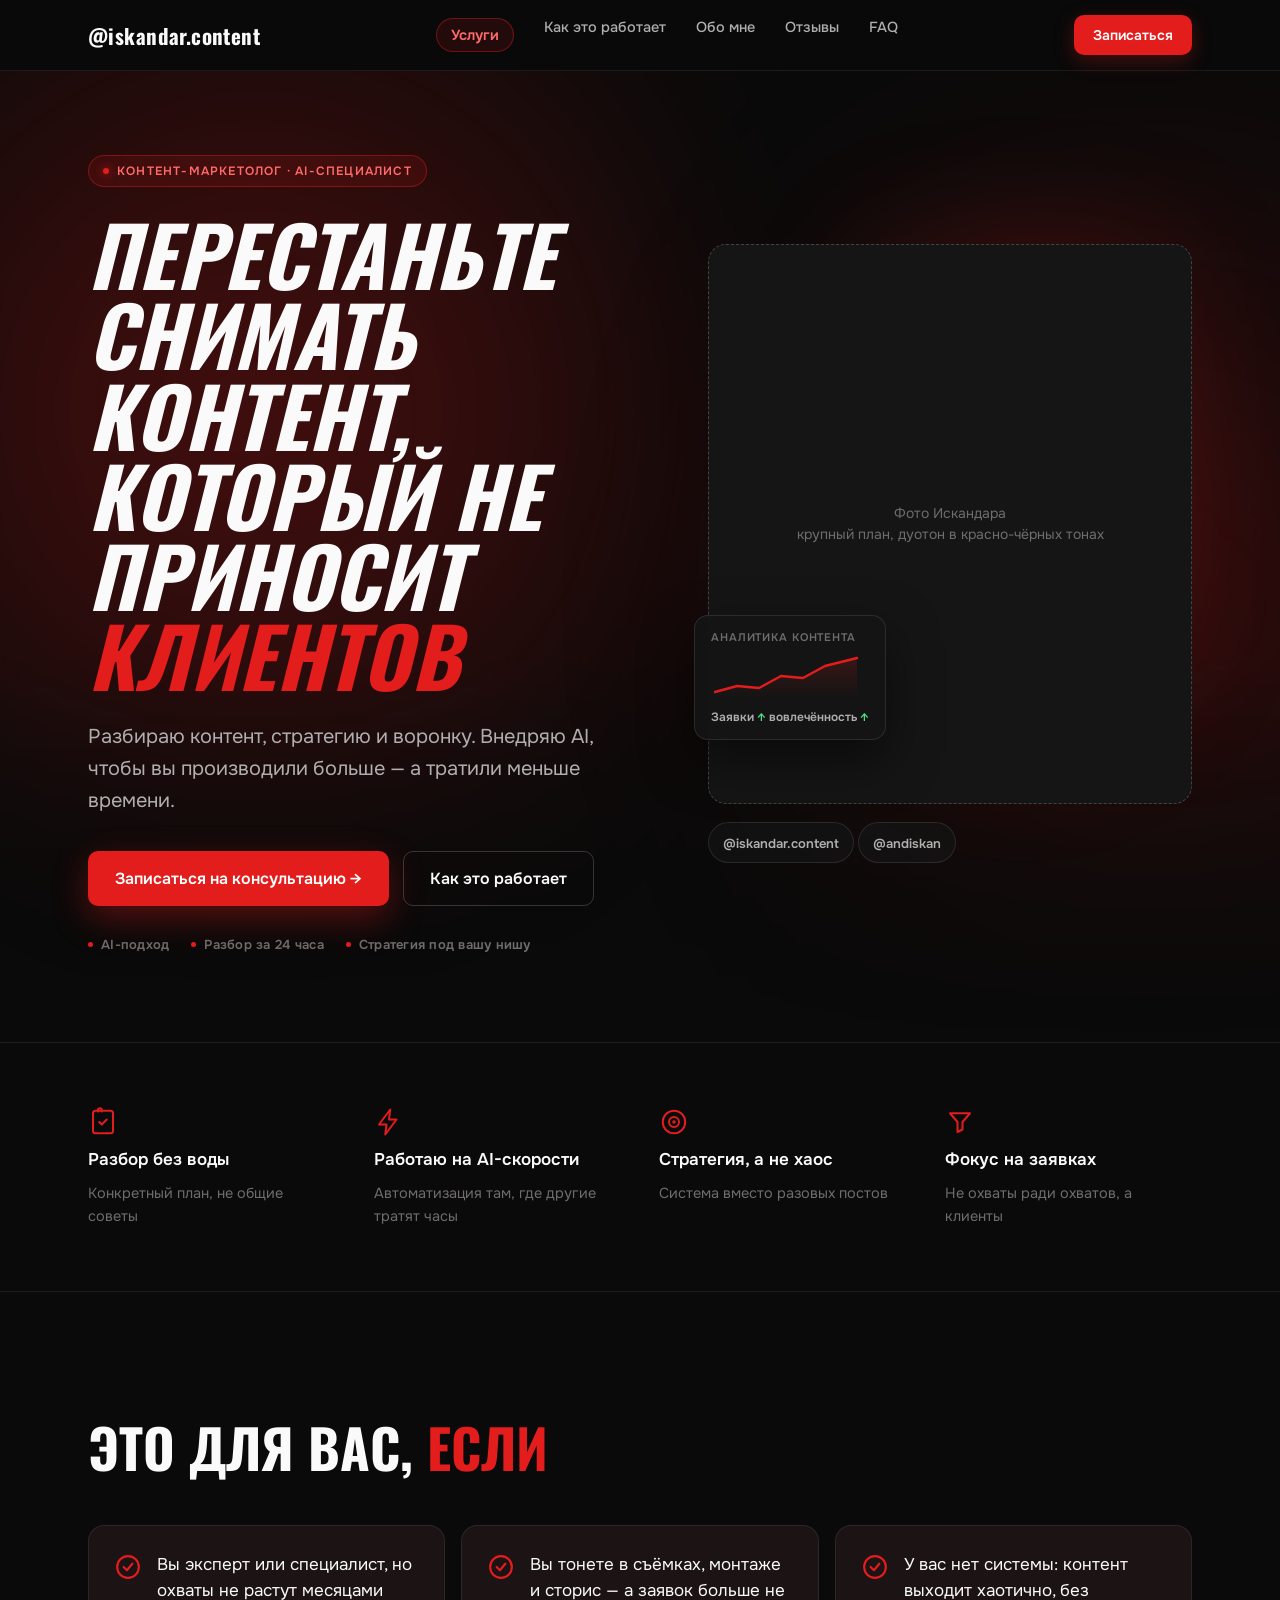
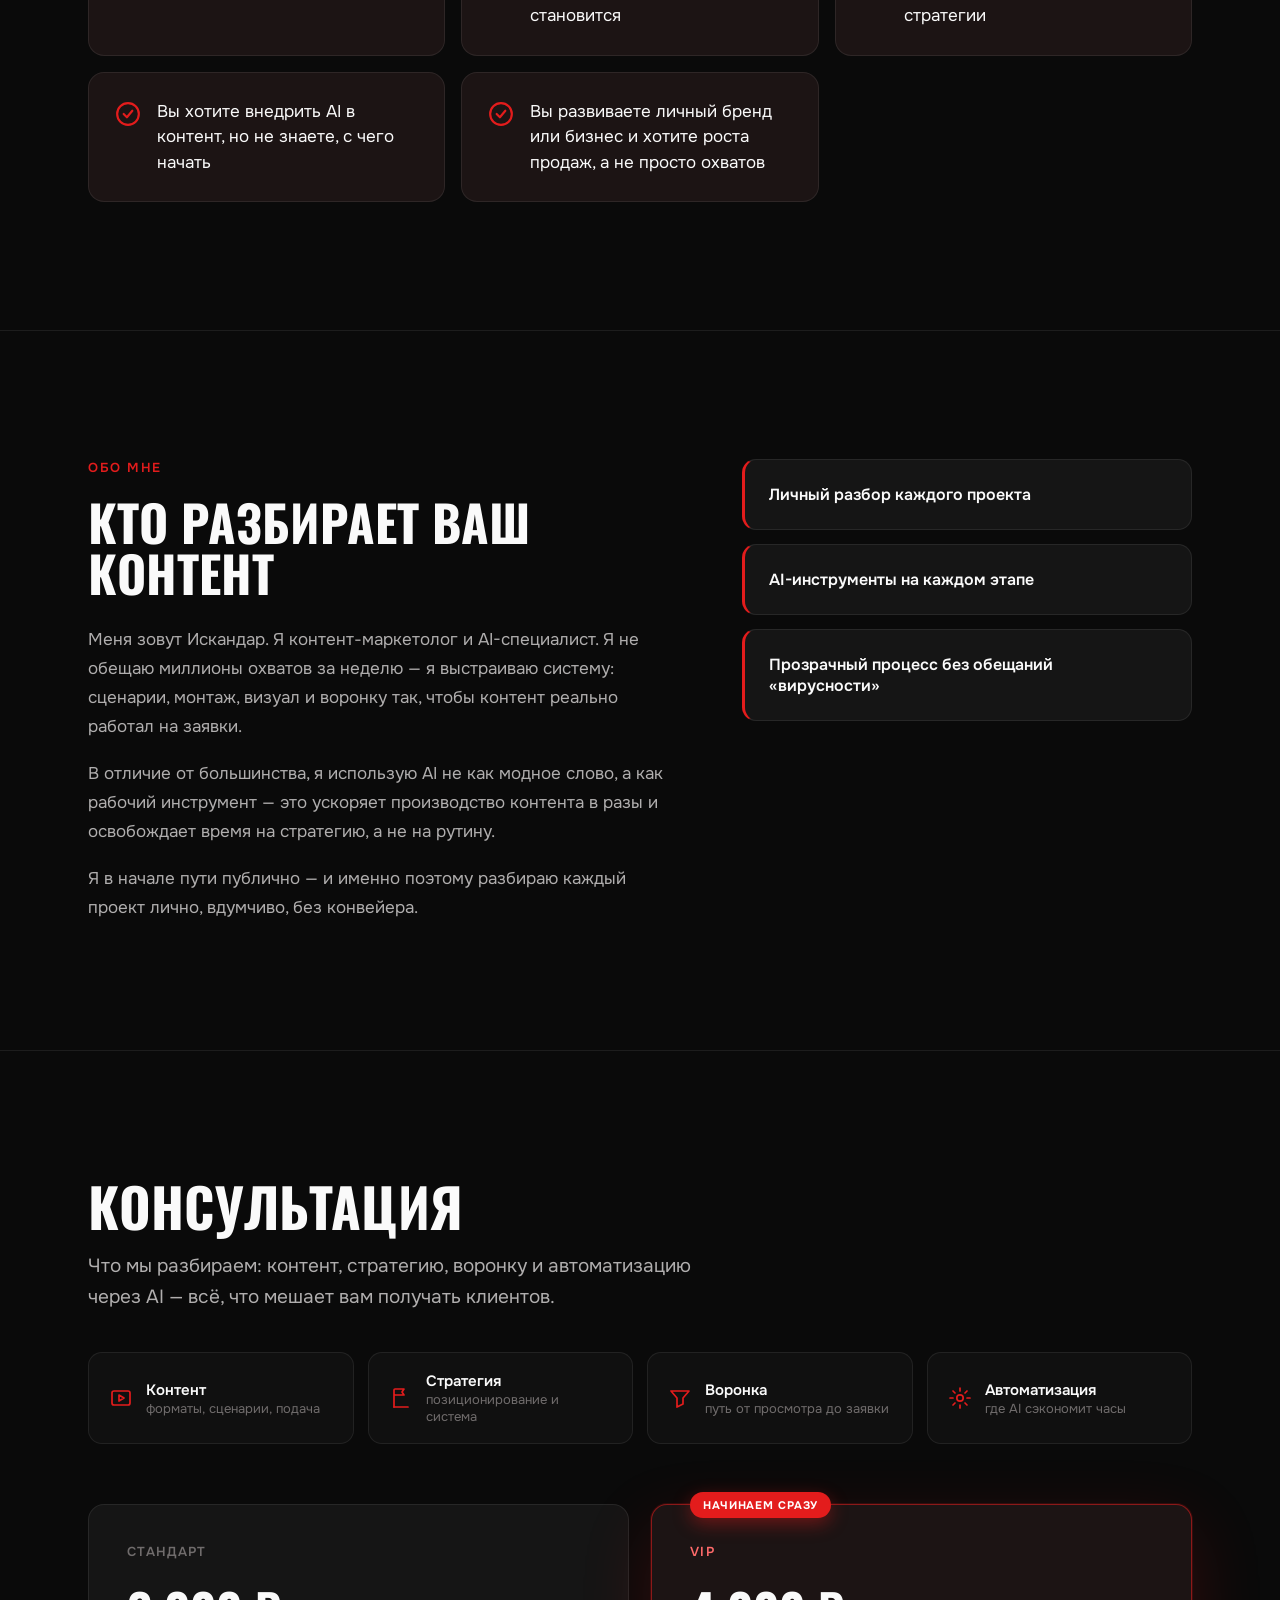
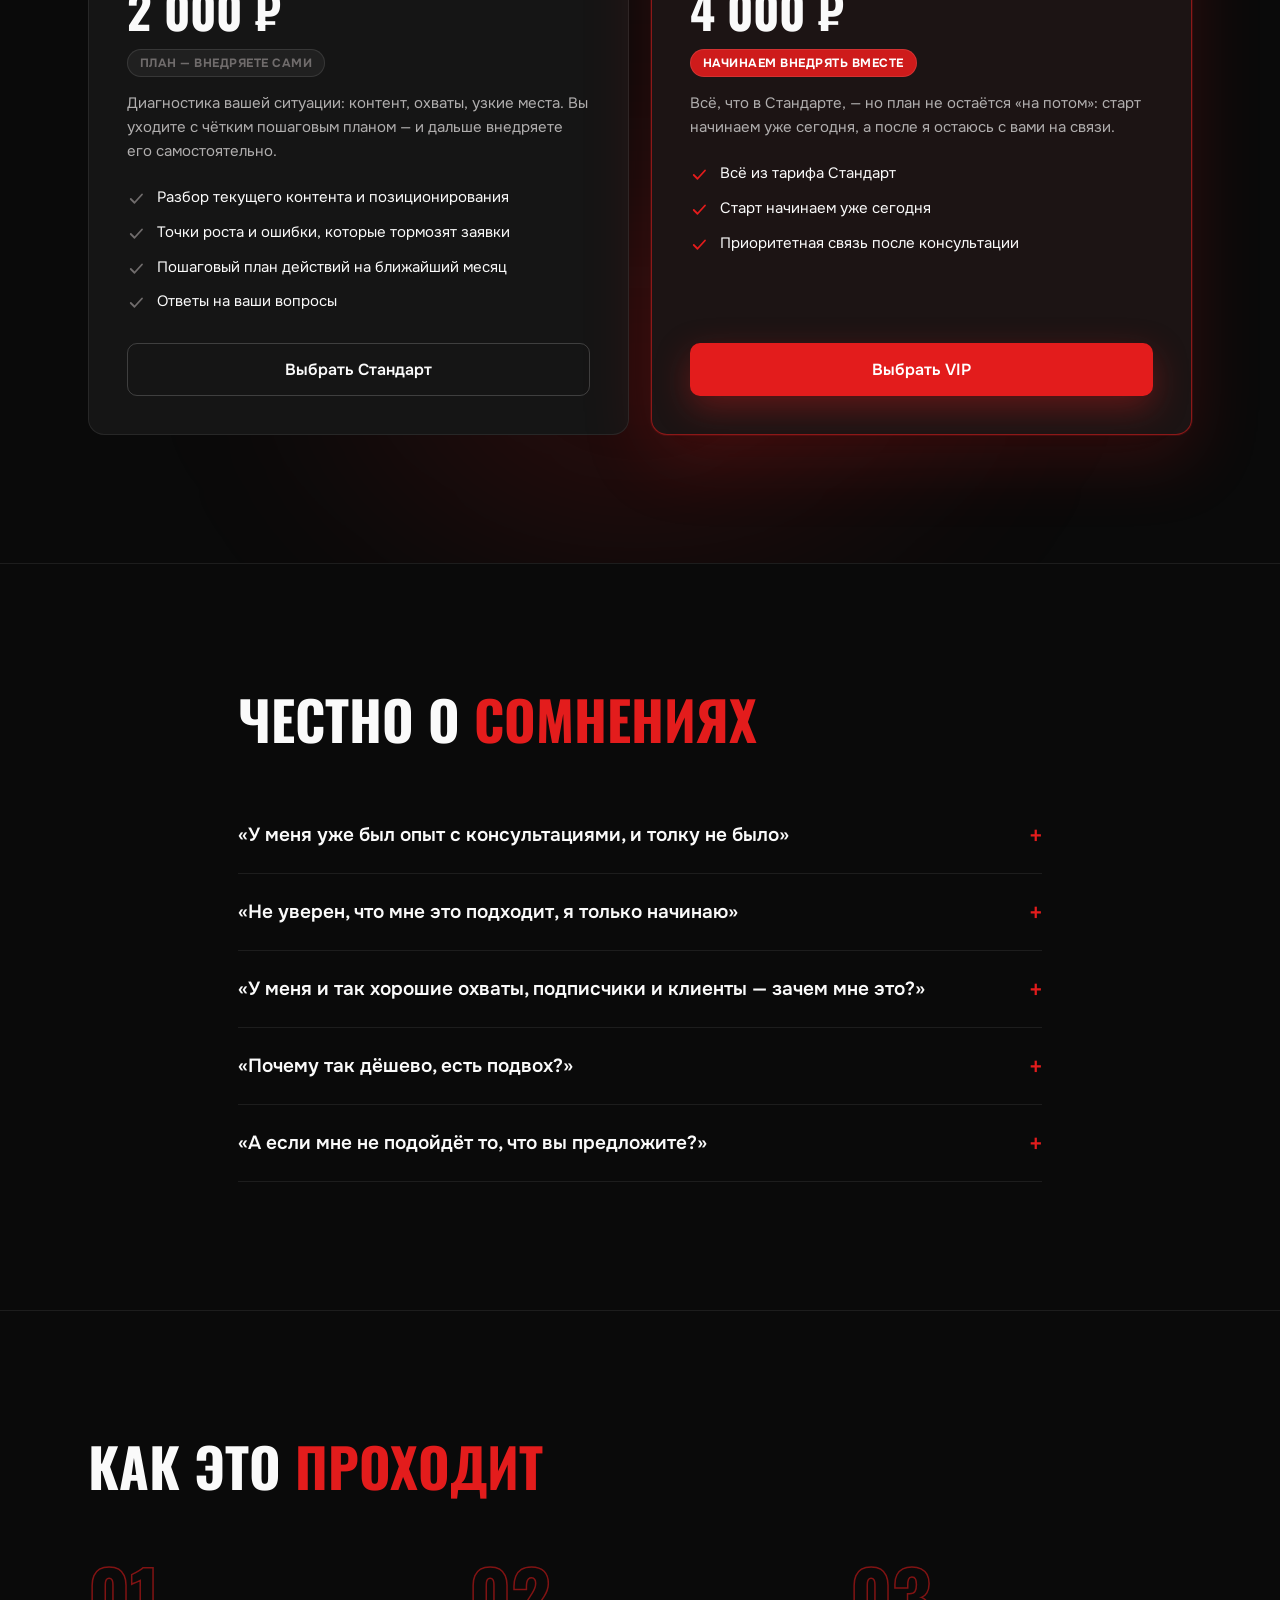
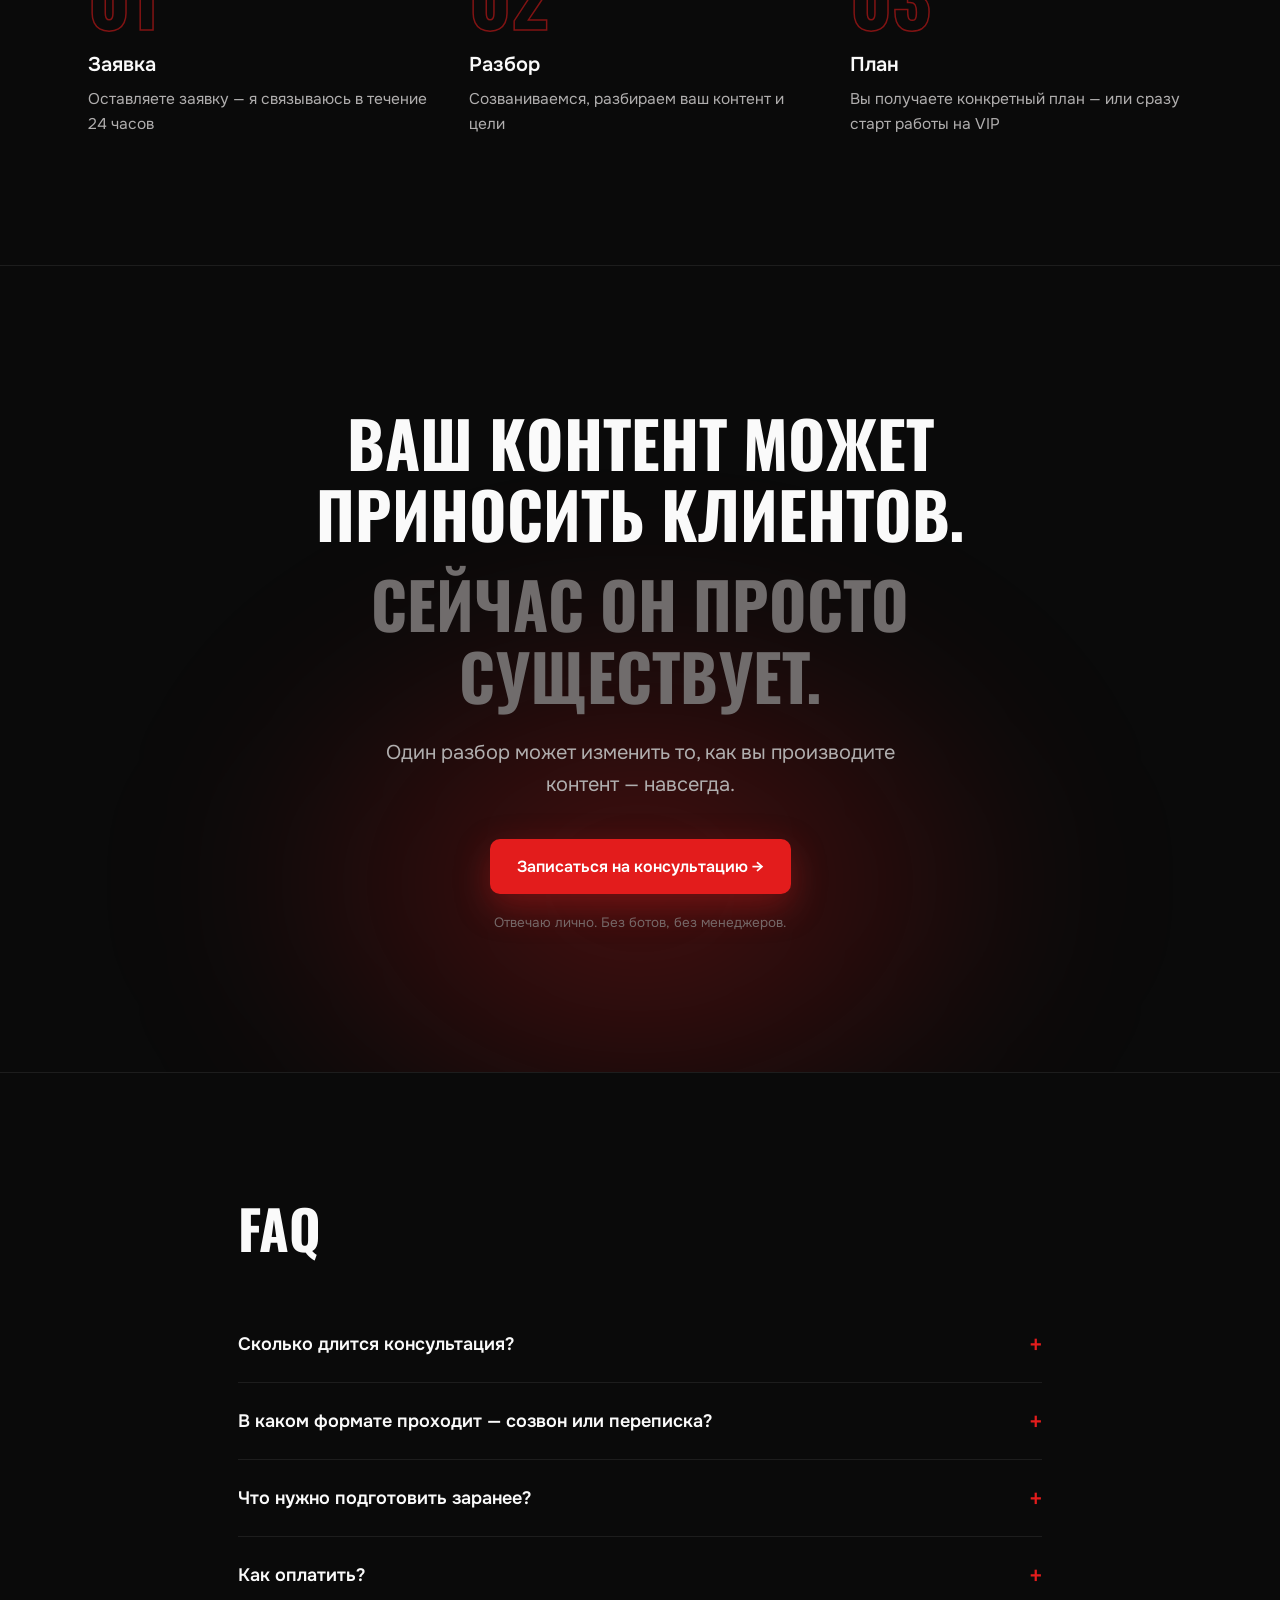
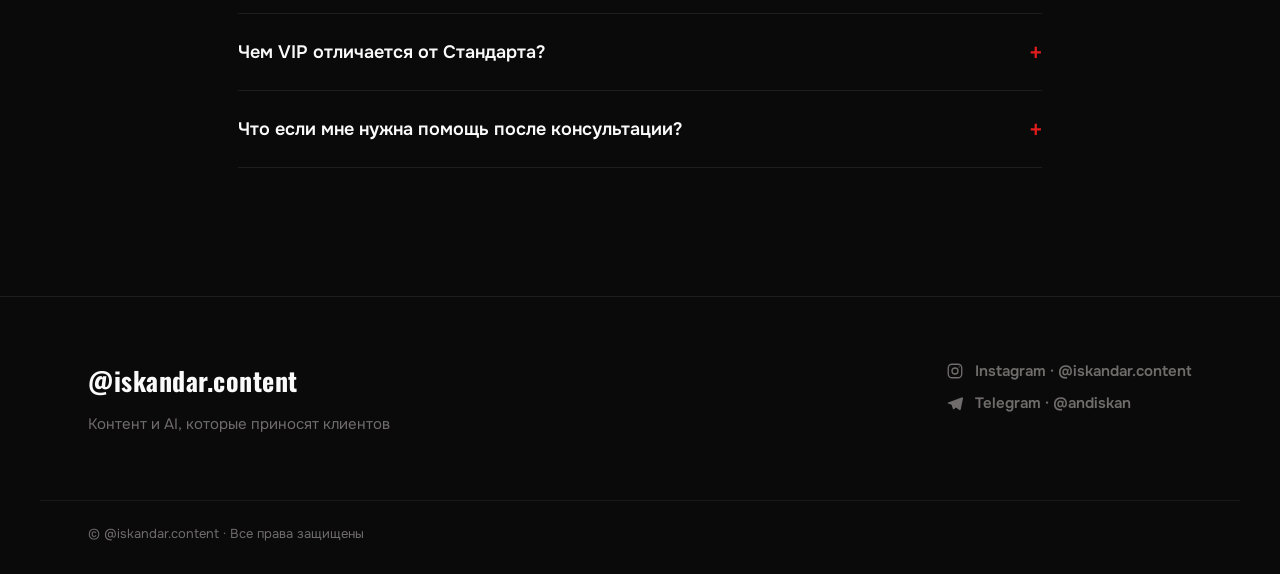
==== commit 91ad23c2: "Highlight 'Услуги' nav link as an accent pill — it's a separate page, not an in-page anchor" ====
--- a/index.html
+++ b/index.html
@@ -17,7 +17,7 @@
   <div class="wrap header-inner">
     <a href="index.html#top" class="logo">@iskandar.content</a>
     <nav class="main-nav">
-      <a href="uslugi.html" class="nav-link">
+      <a href="uslugi.html" class="nav-link nav-link-highlight">
         <span class="nav-link-label">Услуги</span>
         <span class="nav-link-popup"><span class="nav-link-popup-inner">
           <svg width="20" height="20" viewBox="0 0 24 24" fill="none" stroke="#E31C1C" stroke-width="1.7" stroke-linecap="round" stroke-linejoin="round"><rect x="3" y="7" width="18" height="13" rx="2"/><path d="M8 7V5a2 2 0 0 1 2-2h4a2 2 0 0 1 2 2v2"/></svg>
--- a/css/style.css
+++ b/css/style.css
@@ -115,6 +115,19 @@
 .main-nav:hover .nav-link:not(:hover) { opacity: 0.5; }
 .nav-link-label { transition: color 0.2s ease; }
 .nav-link:hover .nav-link-label { color: var(--text-primary); }
+
+/* "Услуги" ведёт на отдельную страницу, а не якорем на этой же — выделяем акцентной "таблеткой",
+   чтобы сразу было видно: это не то же самое, что остальные пункты меню */
+.nav-link-highlight {
+  padding: 7px 14px;
+  background: var(--accent-soft);
+  border: 1px solid var(--border-accent);
+  border-radius: 100px;
+}
+.nav-link-highlight .nav-link-label { color: #FF6B6B; font-weight: 600; }
+.nav-link-highlight:hover { background: rgba(227,28,28,0.2); border-color: var(--accent); }
+.nav-link-highlight:hover .nav-link-label { color: var(--text-primary); }
+.nav-link-highlight .nav-link-popup { margin-top: 4px; }
 
 .nav-link-popup {
   position: absolute;
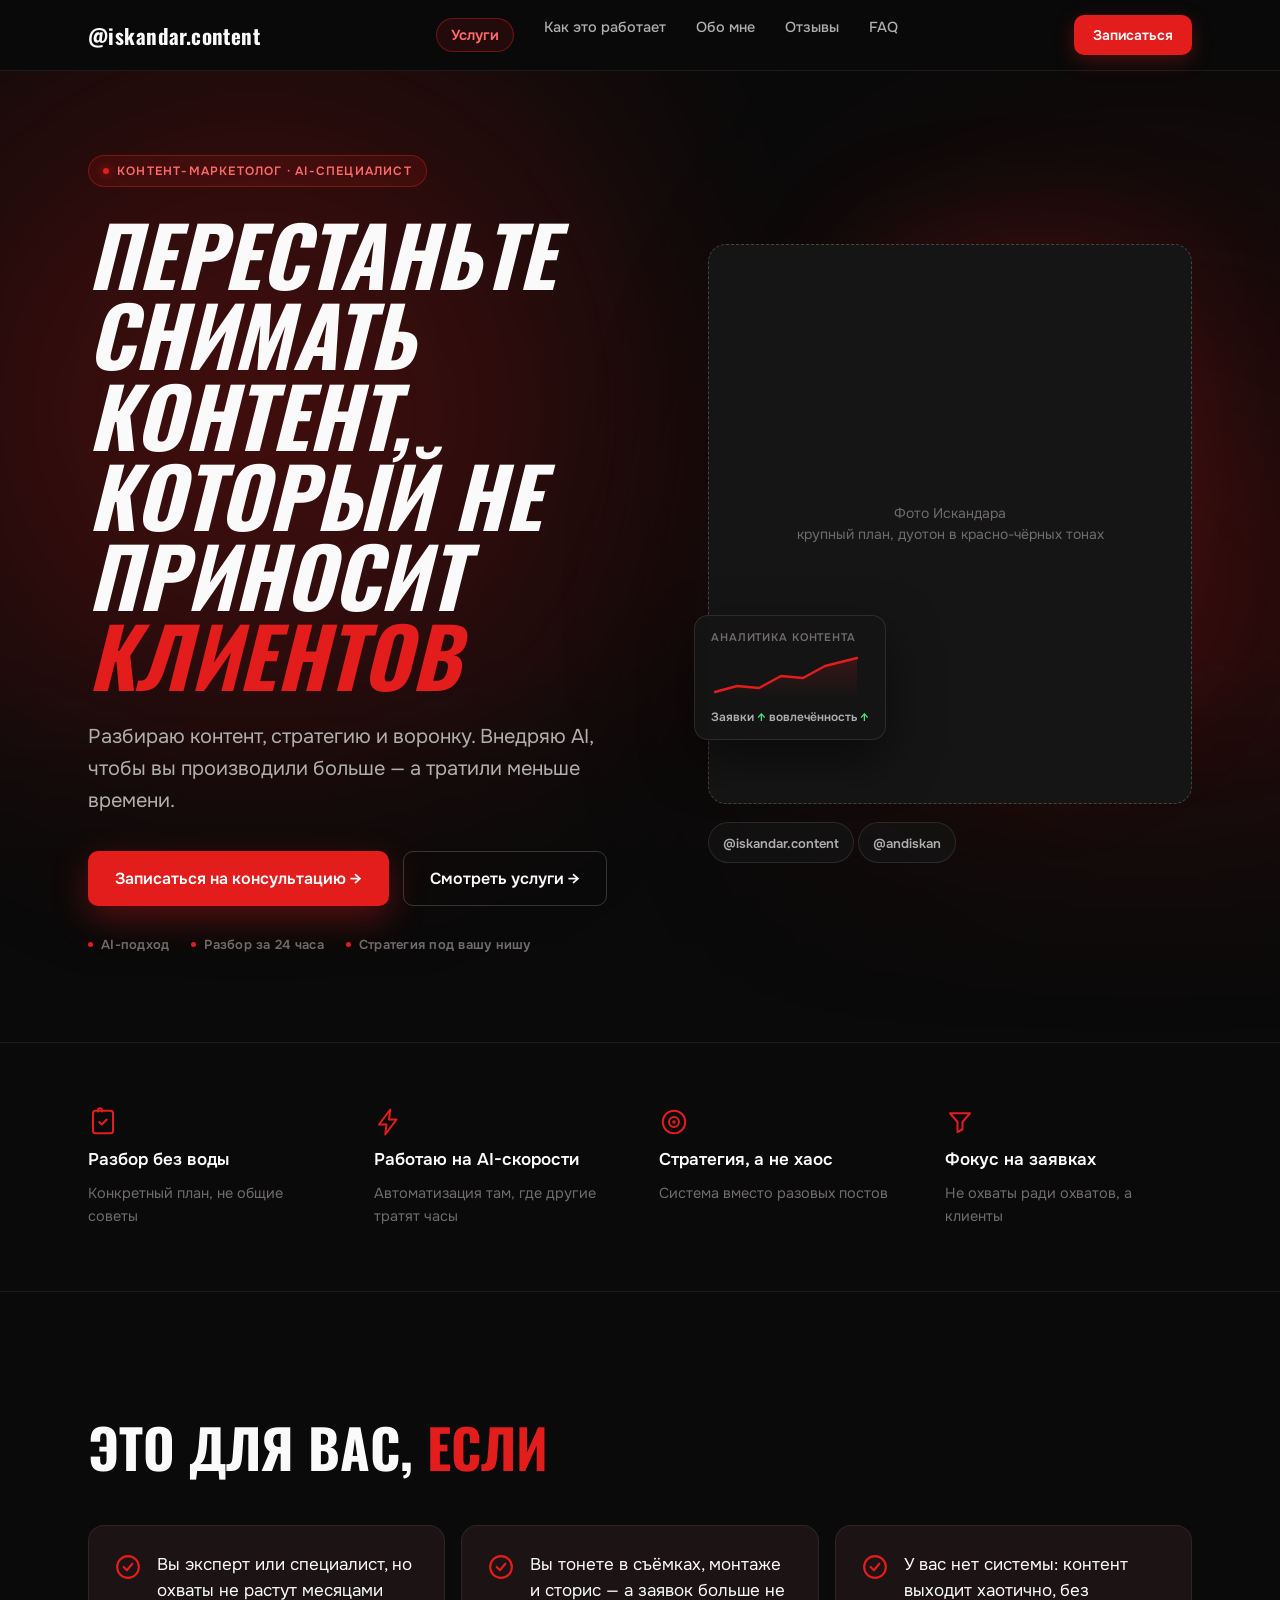
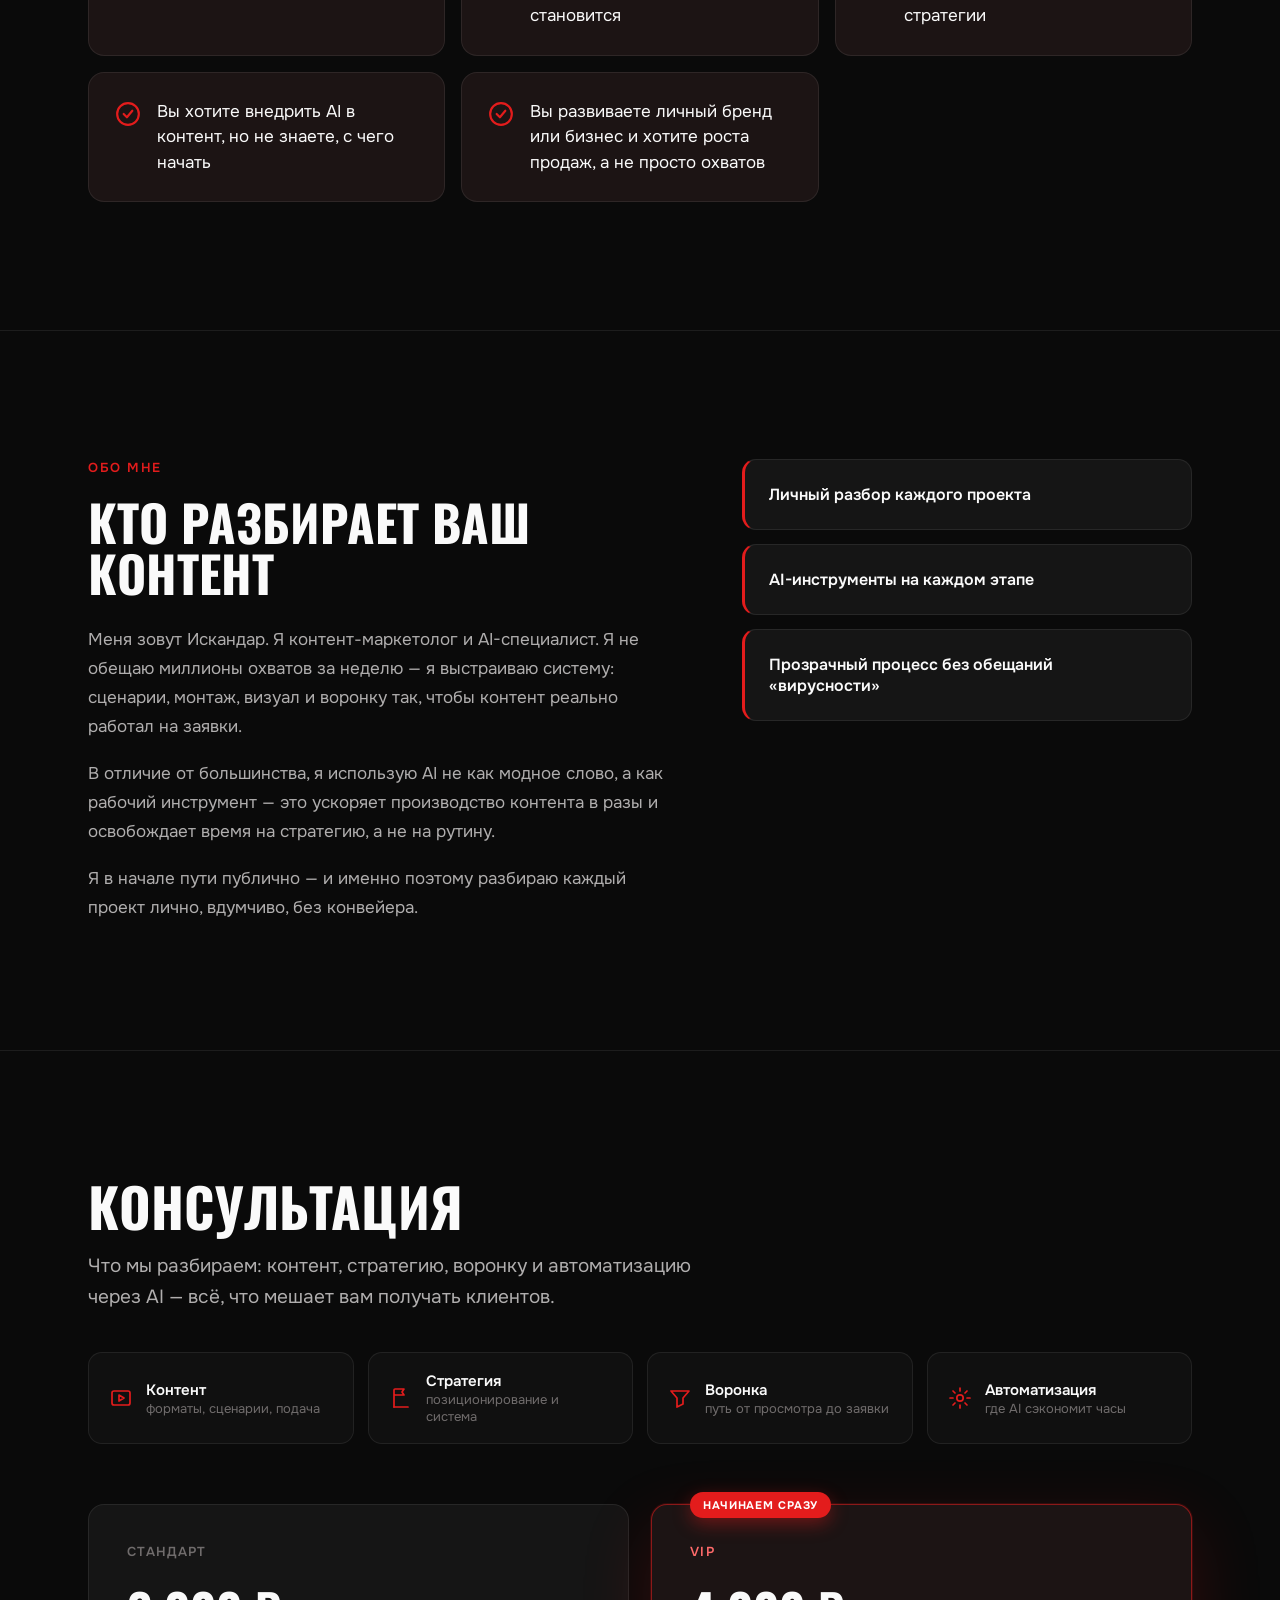
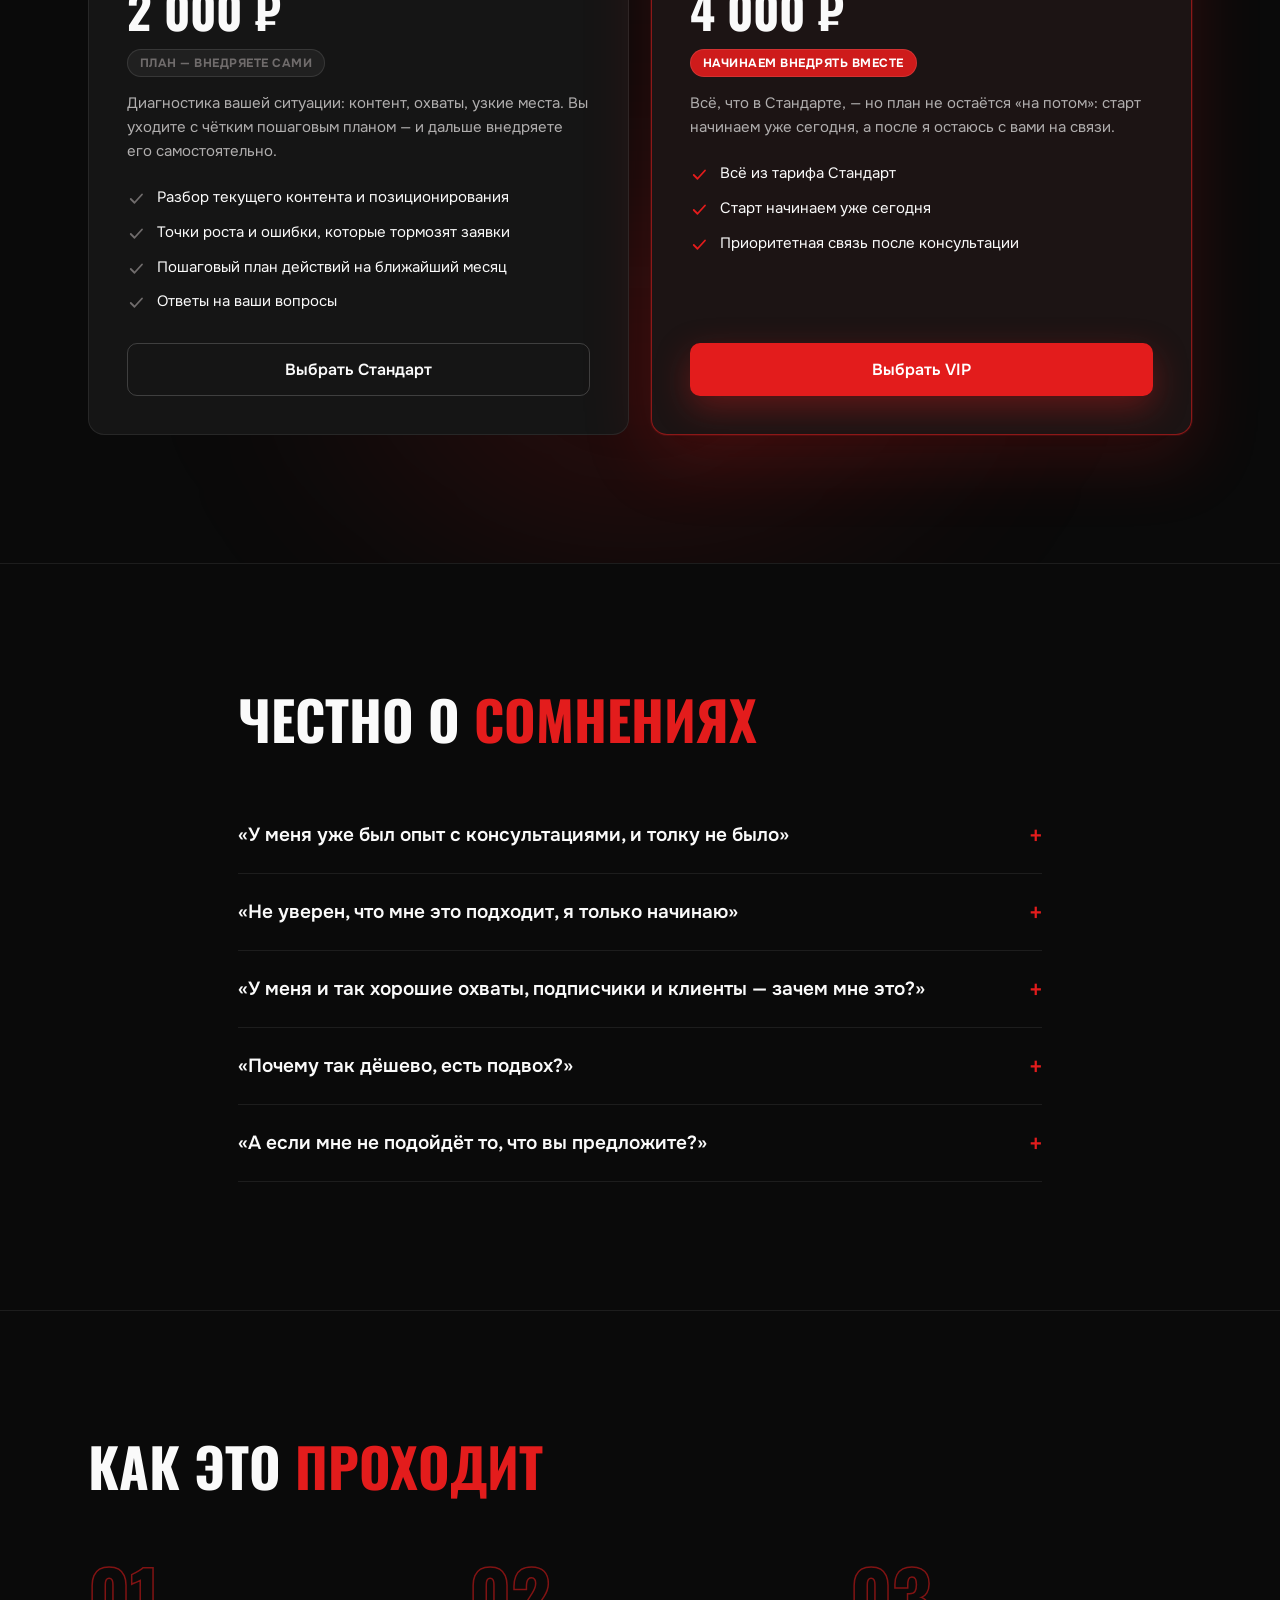
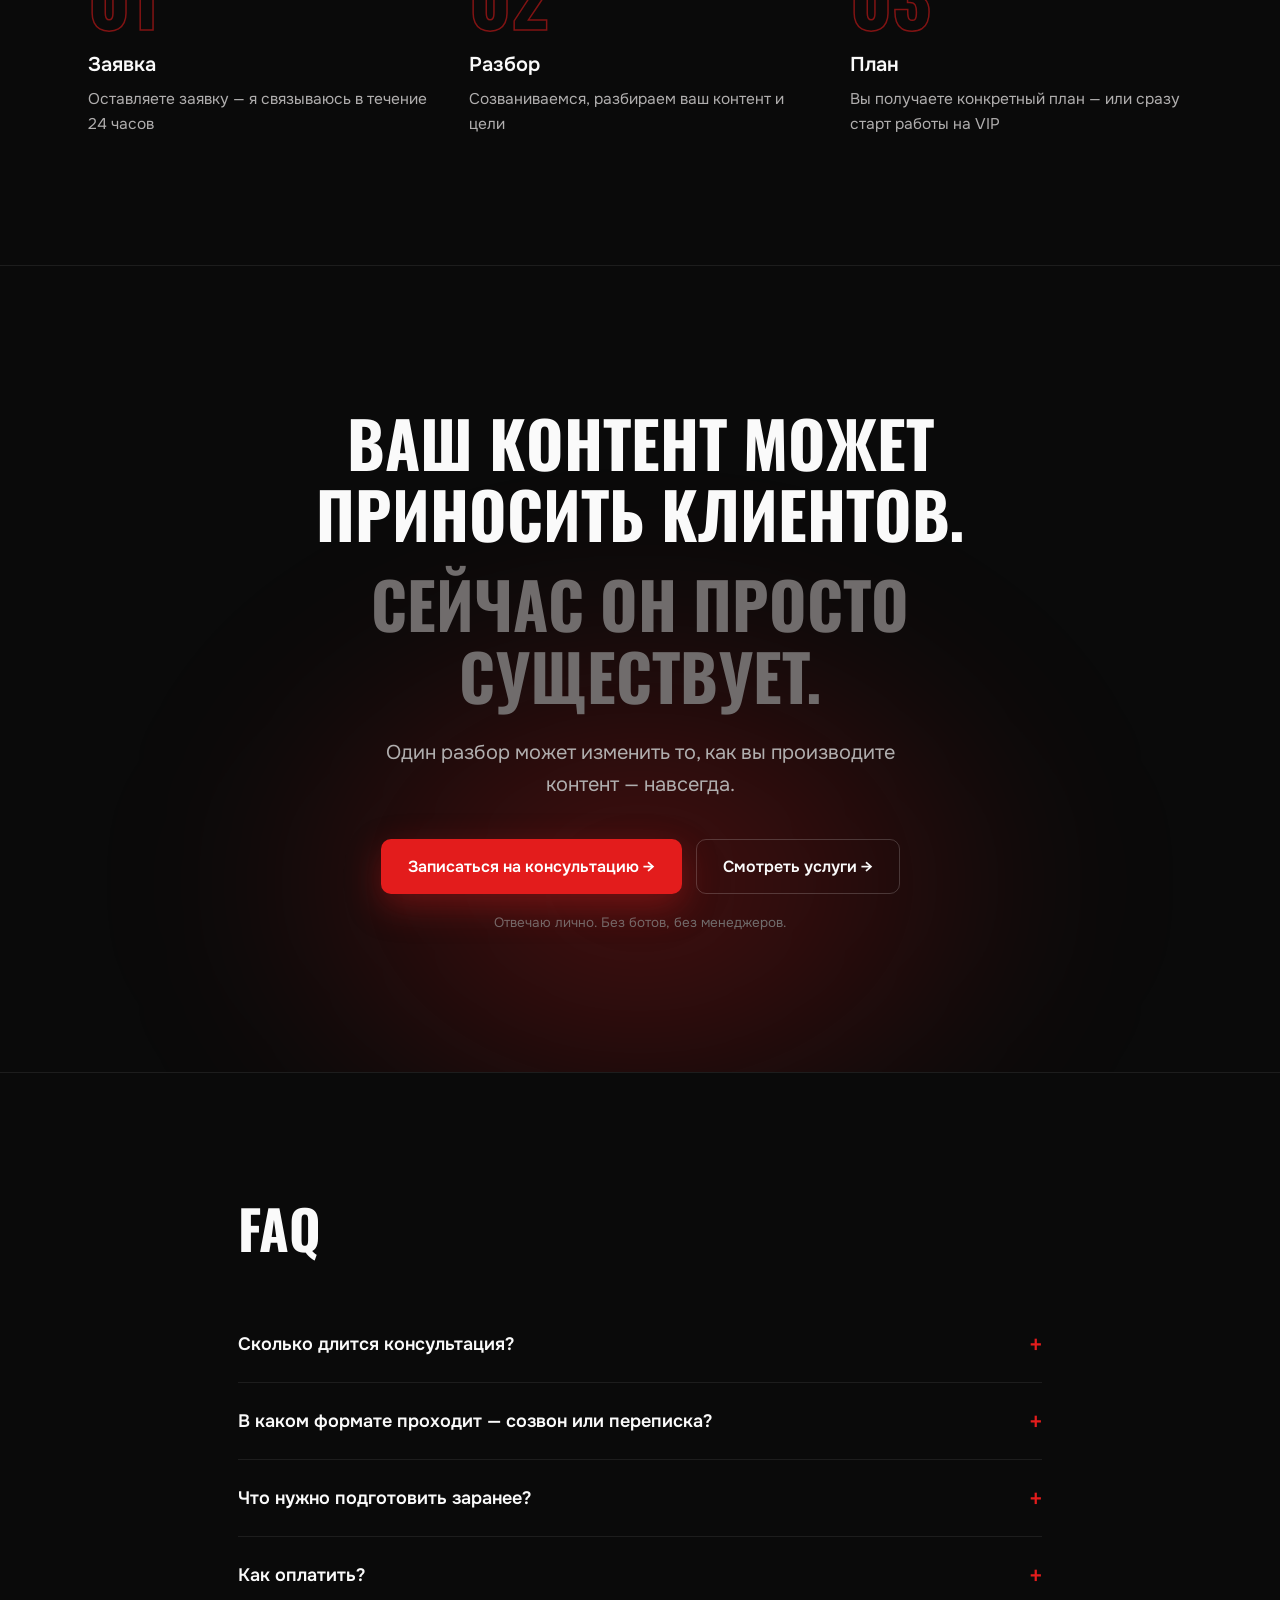
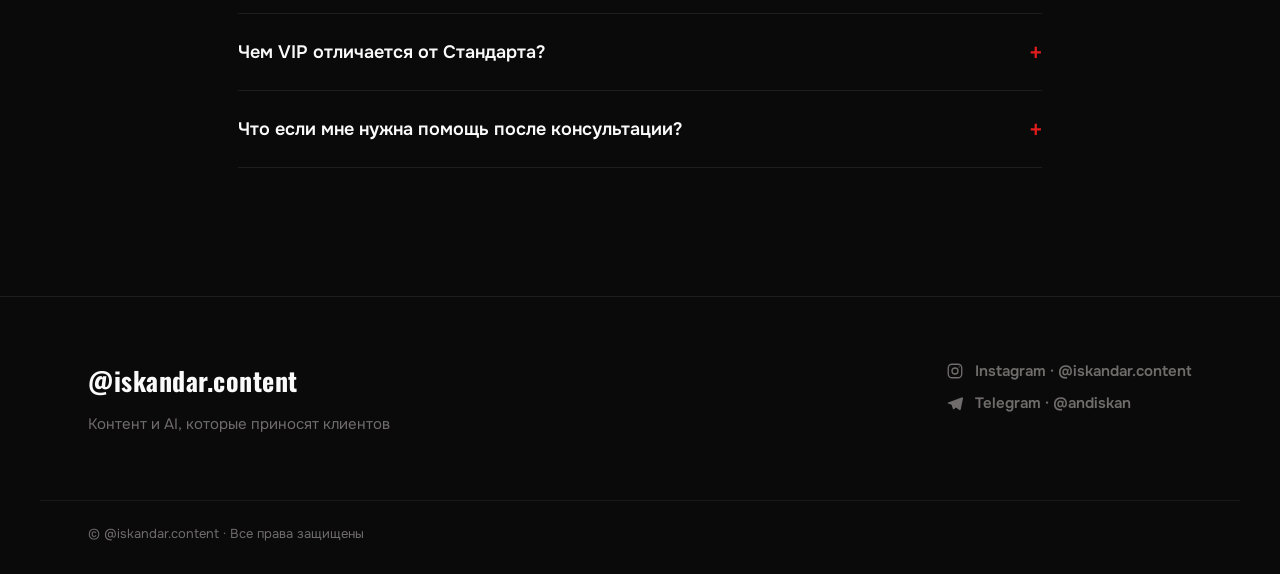
==== commit 71d7063d: "Show both Консультация/Услуги CTA paths at every prominent spot (hero, final CTA, mobile bar, servic" ====
--- a/index.html
+++ b/index.html
@@ -67,7 +67,7 @@
         <p class="lead" data-reveal style="--delay:160ms">Разбираю контент, стратегию и воронку. Внедряю AI, чтобы вы производили больше — а тратили меньше времени.</p>
         <div class="hero-cta" data-reveal style="--delay:240ms">
           <a href="https://t.me/andiskan" target="_blank" rel="noopener" class="btn btn-primary btn-lg">Записаться на консультацию →</a>
-          <a href="#process" class="btn btn-outline btn-lg">Как это работает</a>
+          <a href="uslugi.html" class="btn btn-outline btn-lg">Смотреть услуги →</a>
         </div>
         <div class="trust-row" data-reveal style="--delay:320ms">
           <span><i></i>AI-подход</span>
@@ -313,7 +313,10 @@
     <div class="wrap wrap-cta">
       <h2 data-reveal>Ваш контент может приносить клиентов.<br><span class="muted-line">Сейчас он просто существует.</span></h2>
       <p class="lead" data-reveal style="--delay:80ms">Один разбор может изменить то, как вы производите контент — навсегда.</p>
-      <a href="https://t.me/andiskan" target="_blank" rel="noopener" class="btn btn-primary btn-lg" data-reveal style="--delay:140ms">Записаться на консультацию →</a>
+      <div class="hero-cta" style="justify-content:center" data-reveal style="--delay:140ms">
+        <a href="https://t.me/andiskan" target="_blank" rel="noopener" class="btn btn-primary btn-lg">Записаться на консультацию →</a>
+        <a href="uslugi.html" class="btn btn-outline btn-lg">Смотреть услуги →</a>
+      </div>
       <div class="final-cta-note" data-reveal style="--delay:200ms">Отвечаю лично. Без ботов, без менеджеров.</div>
     </div>
   </section>
@@ -393,8 +396,9 @@
 </footer>
 
 <!-- ============ MOBILE STICKY CTA ============ -->
-<div class="mobile-cta">
-  <a href="https://t.me/andiskan" target="_blank" rel="noopener" class="btn btn-primary">Записаться на консультацию →</a>
+<div class="mobile-cta mobile-cta-split">
+  <a href="https://t.me/andiskan" target="_blank" rel="noopener" class="btn btn-primary">Консультация</a>
+  <a href="uslugi.html" class="btn btn-outline">Услуги</a>
 </div>
 
 <script src="js/script.js"></script>
--- a/css/style.css
+++ b/css/style.css
@@ -778,10 +778,13 @@
   backdrop-filter: blur(12px);
 }
 .mobile-cta .btn { display: block; width: 100%; padding: 15px; font-size: 16px; }
+.mobile-cta-split { gap: 10px; }
+.mobile-cta-split .btn { flex: 1; padding: 14px 10px; font-size: 14.5px; }
 
 /* ---------- Responsive ---------- */
 @media (max-width: 860px) {
   .main-nav { display: none; }
   .mobile-cta { display: block; }
+  .mobile-cta-split { display: flex; }
   body { padding-bottom: 76px; }
 }
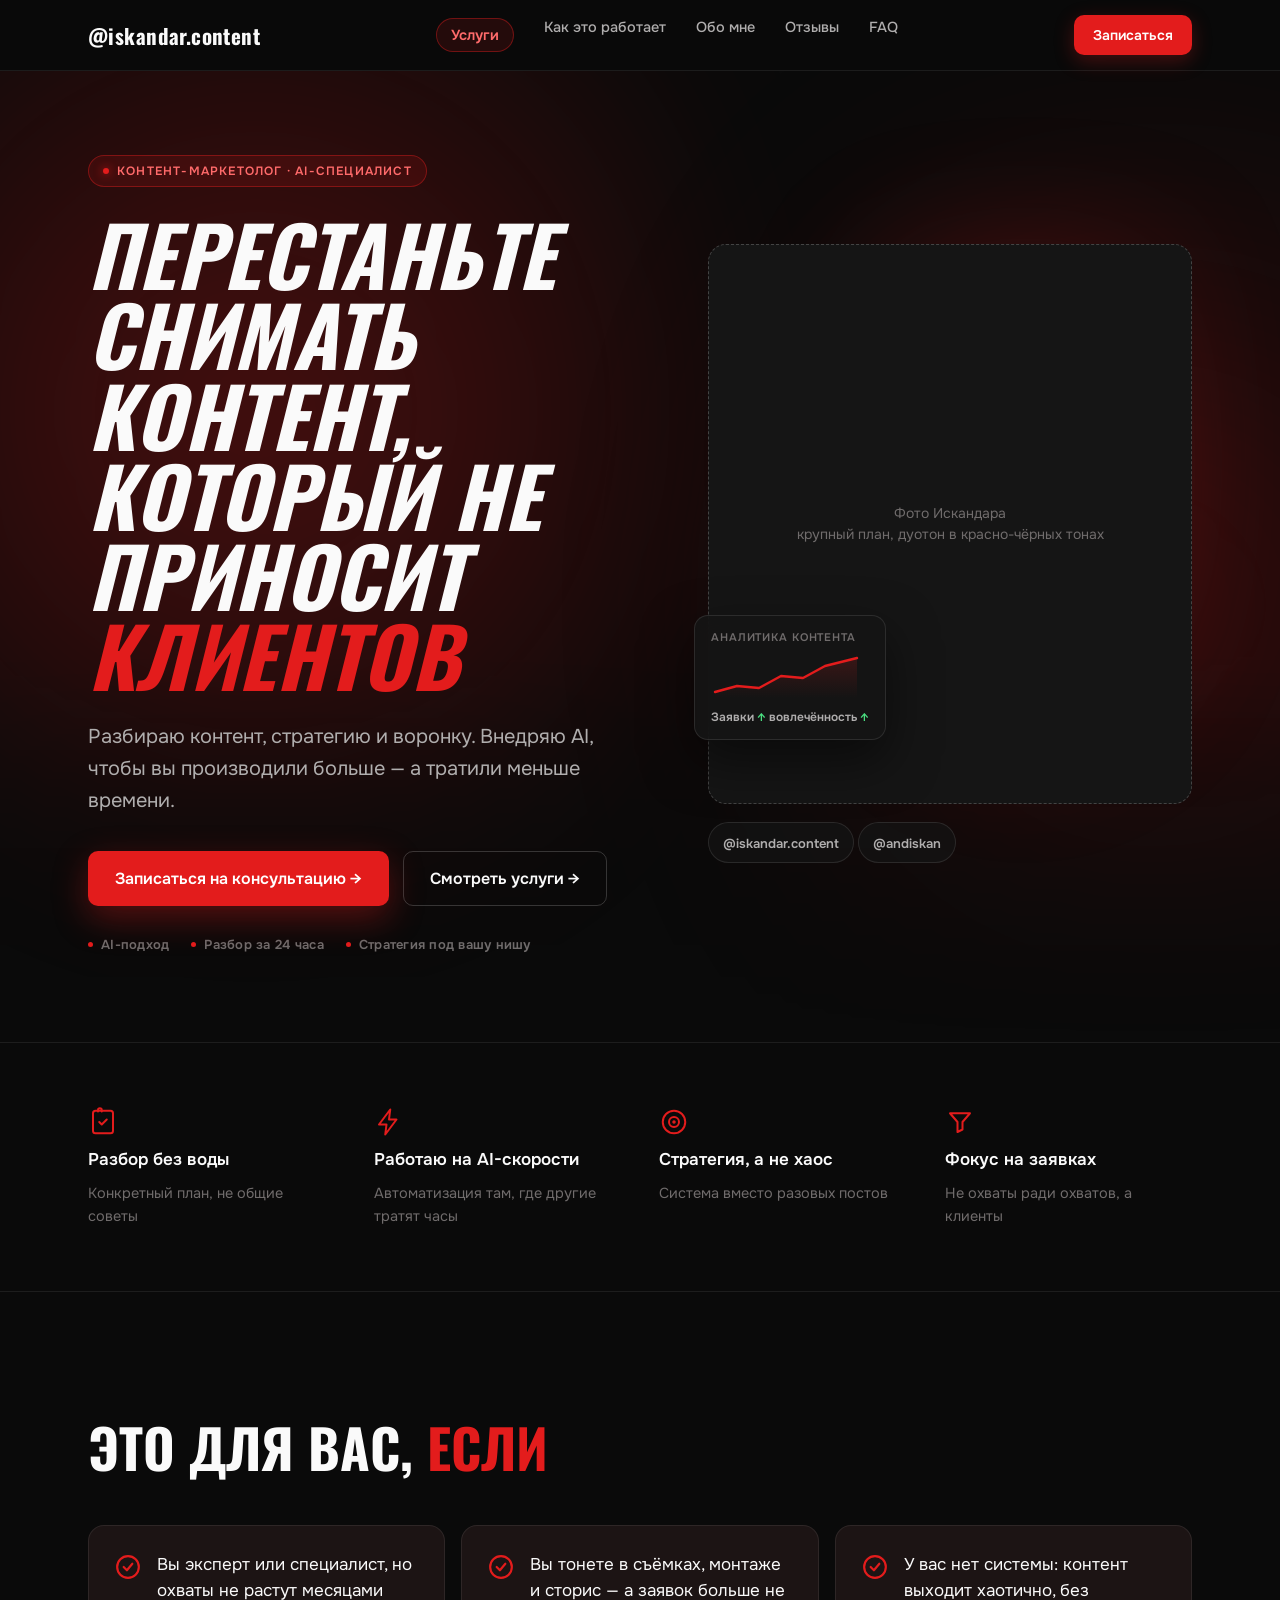
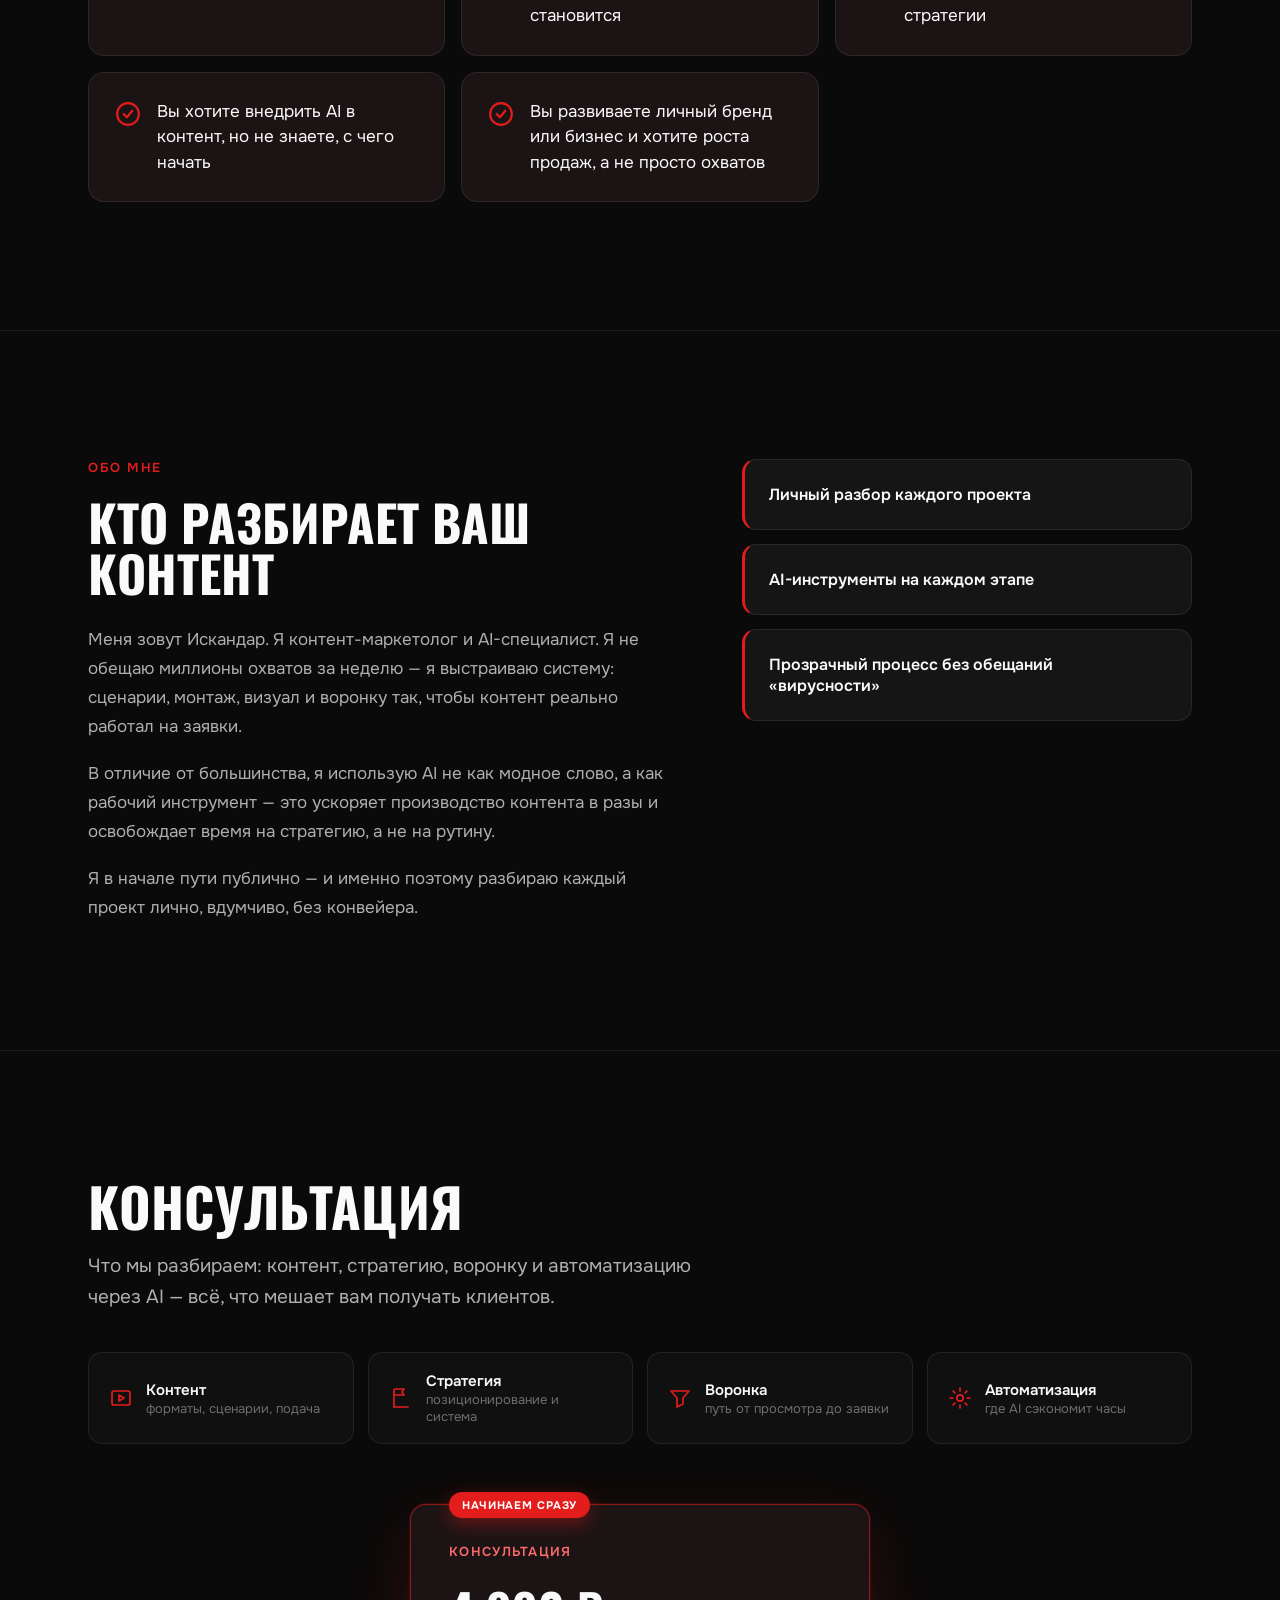
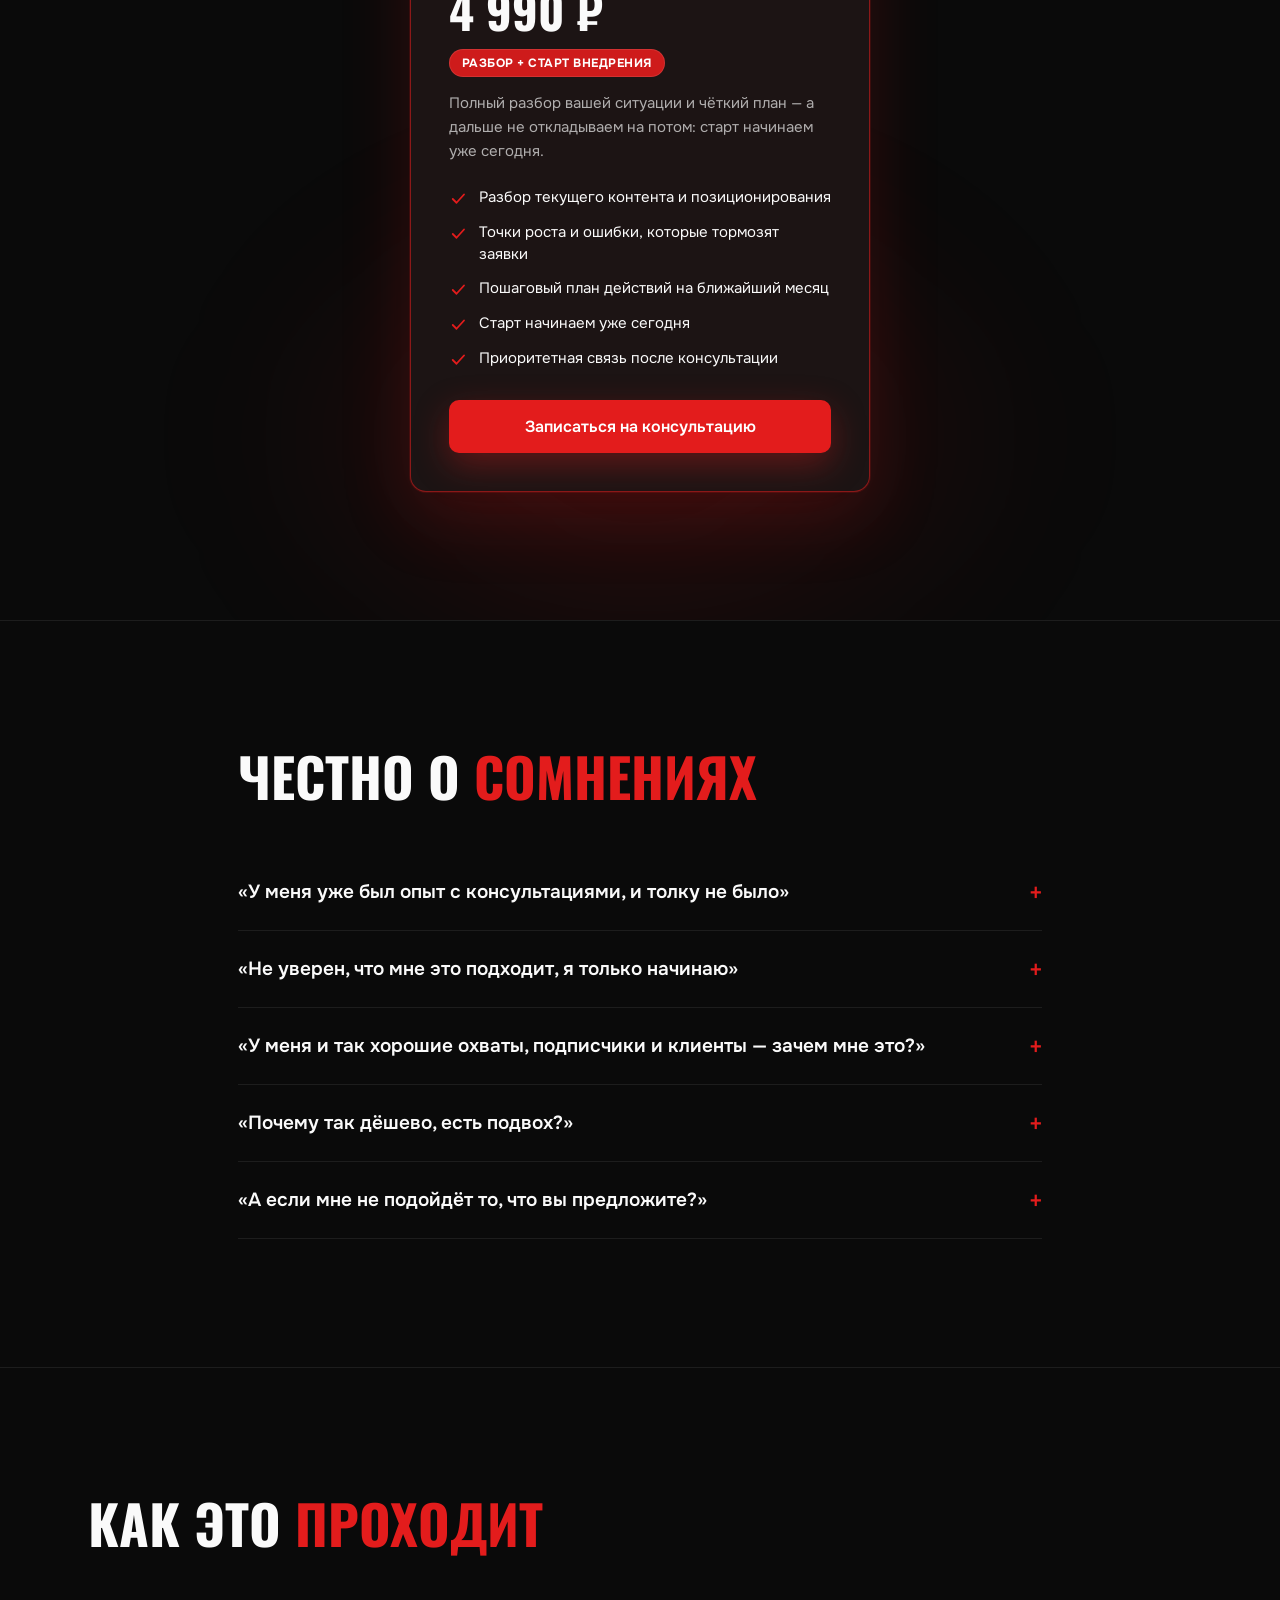
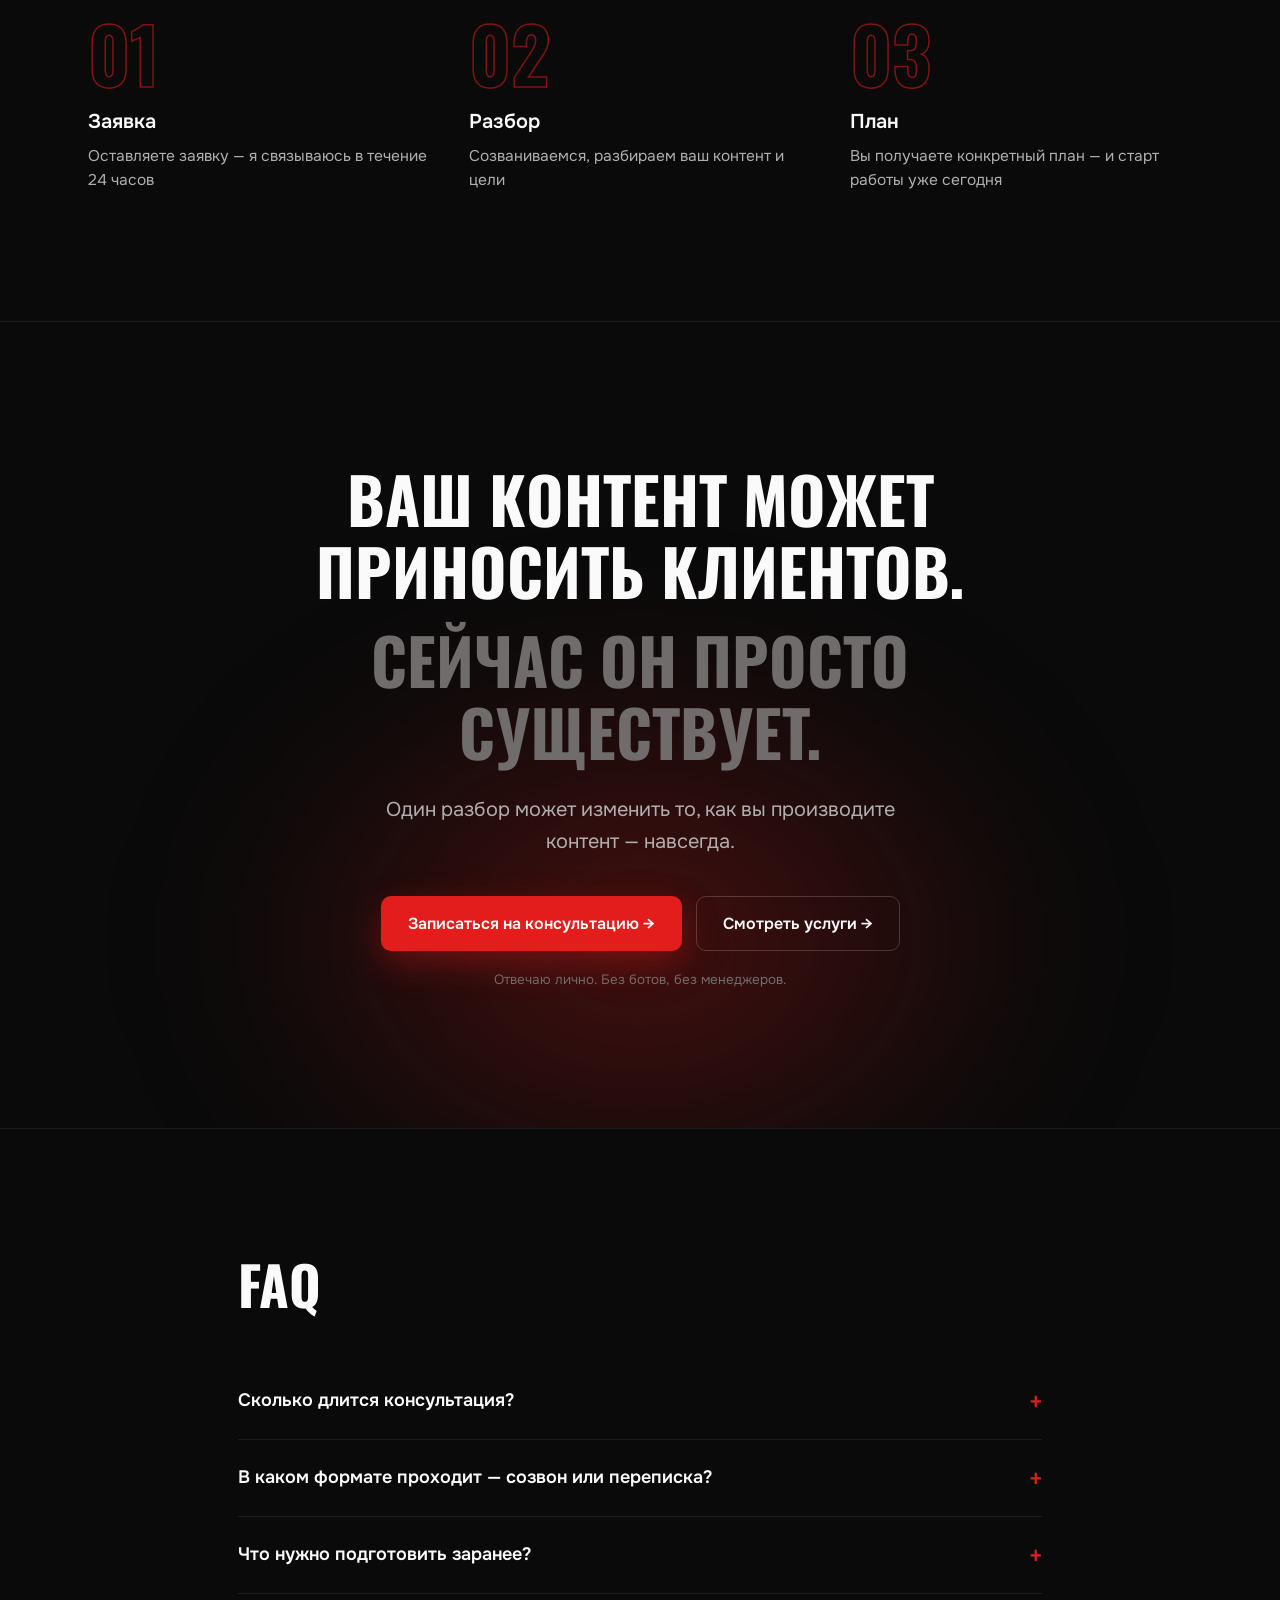
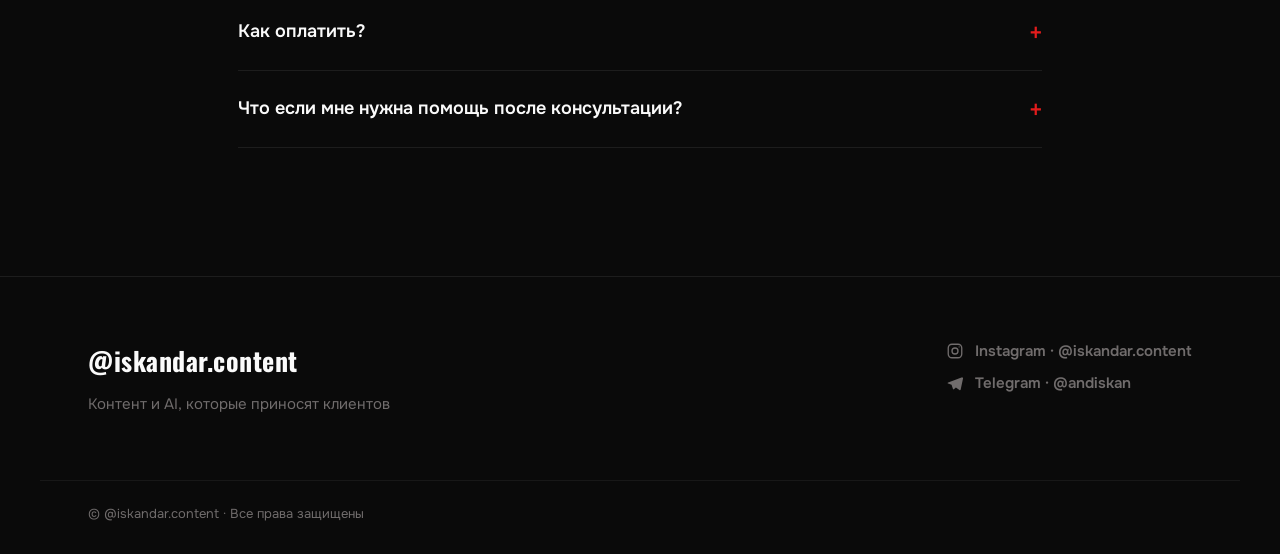
==== commit 00ea4588: "Merge two tariffs into one consultation offer at 4990 RUB, clean up all VIP/Standard references" ====
--- a/index.html
+++ b/index.html
@@ -206,34 +206,21 @@
         </div>
       </div>
 
-      <div class="tariffs">
-        <!-- STANDARD -->
-        <div class="tariff-card" data-reveal>
-          <div class="tariff-name">Стандарт</div>
-          <div class="tariff-price">2 000 ₽</div>
-          <div class="tariff-tag">План — внедряете сами</div>
-          <p class="tariff-desc">Диагностика вашей ситуации: контент, охваты, узкие места. Вы уходите с чётким пошаговым планом — и дальше внедряете его самостоятельно.</p>
-          <ul class="tariff-list">
+      <div class="tariffs tariffs-single">
+        <div class="tariff-card tariff-vip" data-reveal>
+          <div class="tariff-badge">Начинаем сразу</div>
+          <div class="tariff-name tariff-name-vip">Консультация</div>
+          <div class="tariff-price">4 990 ₽</div>
+          <div class="tariff-tag tariff-tag-vip">Разбор + старт внедрения</div>
+          <p class="tariff-desc">Полный разбор вашей ситуации и чёткий план — а дальше не откладываем на потом: старт начинаем уже сегодня.</p>
+          <ul class="tariff-list tariff-list-vip">
             <li>Разбор текущего контента и позиционирования</li>
             <li>Точки роста и ошибки, которые тормозят заявки</li>
             <li>Пошаговый план действий на ближайший месяц</li>
-            <li>Ответы на ваши вопросы</li>
-          </ul>
-          <a href="https://t.me/andiskan" target="_blank" rel="noopener" class="btn btn-outline tariff-cta">Выбрать Стандарт</a>
-        </div>
-        <!-- VIP -->
-        <div class="tariff-card tariff-vip" data-reveal style="--delay:100ms">
-          <div class="tariff-badge">Начинаем сразу</div>
-          <div class="tariff-name tariff-name-vip">VIP</div>
-          <div class="tariff-price">4 000 ₽</div>
-          <div class="tariff-tag tariff-tag-vip">Начинаем внедрять вместе</div>
-          <p class="tariff-desc">Всё, что в Стандарте, — но план не остаётся «на потом»: старт начинаем уже сегодня, а после я остаюсь с вами на связи.</p>
-          <ul class="tariff-list tariff-list-vip">
-            <li>Всё из тарифа Стандарт</li>
             <li>Старт начинаем уже сегодня</li>
             <li>Приоритетная связь после консультации</li>
           </ul>
-          <a href="https://t.me/andiskan" target="_blank" rel="noopener" class="btn btn-primary tariff-cta">Выбрать VIP</a>
+          <a href="https://t.me/andiskan" target="_blank" rel="noopener" class="btn btn-primary tariff-cta">Записаться на консультацию</a>
         </div>
       </div>
     </div>
@@ -249,7 +236,7 @@
             <span class="acc-q">«У меня уже был опыт с консультациями, и толку не было»</span>
             <span class="acc-icon">+</span>
           </button>
-          <div class="acc-body"><p>Большинство консультаций дают общие советы. Я даю конкретный план под вашу ситуацию — и на VIP мы начинаем внедрять его сразу, а не откладываем на потом.</p></div>
+          <div class="acc-body"><p>Большинство консультаций дают общие советы. Я даю конкретный план под вашу ситуацию — и мы начинаем внедрять его сразу, а не откладываем на потом.</p></div>
         </div>
         <div class="acc-item">
           <button class="acc-toggle" aria-expanded="false">
@@ -301,7 +288,7 @@
         <div class="process-step" data-reveal style="--delay:200ms">
           <div class="process-num">03</div>
           <div class="process-title">План</div>
-          <div class="process-text">Вы получаете конкретный план — или сразу старт работы на VIP</div>
+          <div class="process-text">Вы получаете конкретный план — и старт работы уже сегодня</div>
         </div>
       </div>
     </div>
@@ -331,7 +318,7 @@
             <span class="acc-q">Сколько длится консультация?</span>
             <span class="acc-icon">+</span>
           </button>
-          <div class="acc-body"><p>В среднем 45–60 минут на созвоне. Стандарт — разбор и план; VIP — плюс время на старт внедрения прямо в эфире.</p></div>
+          <div class="acc-body"><p>В среднем 45–60 минут на созвоне: разбор, план и старт внедрения прямо в эфире.</p></div>
         </div>
         <div class="acc-item">
           <button class="acc-toggle" aria-expanded="false">
@@ -356,17 +343,10 @@
         </div>
         <div class="acc-item">
           <button class="acc-toggle" aria-expanded="false">
-            <span class="acc-q">Чем VIP отличается от Стандарта?</span>
-            <span class="acc-icon">+</span>
-          </button>
-          <div class="acc-body"><p>Стандарт — это разбор и пошаговый план. VIP — тот же разбор, но старт работы начинается уже сегодня, плюс приоритетная связь после консультации.</p></div>
-        </div>
-        <div class="acc-item">
-          <button class="acc-toggle" aria-expanded="false">
             <span class="acc-q">Что если мне нужна помощь после консультации?</span>
             <span class="acc-icon">+</span>
           </button>
-          <div class="acc-body"><p>На VIP предусмотрена приоритетная связь после созвона. По итогам любой консультации можно обсудить дальнейшую работу — без давления.</p></div>
+          <div class="acc-body"><p>После консультации предусмотрена приоритетная связь. По итогам можно обсудить дальнейшую работу — без давления.</p></div>
         </div>
       </div>
     </div>
--- a/css/style.css
+++ b/css/style.css
@@ -606,6 +606,11 @@
   gap: 22px;
   align-items: stretch;
 }
+.tariffs-single {
+  grid-template-columns: 1fr;
+  justify-items: center;
+}
+.tariffs-single .tariff-card { max-width: 460px; width: 100%; }
 .tariff-card {
   display: flex; flex-direction: column;
   padding: clamp(28px, 3vw, 38px);
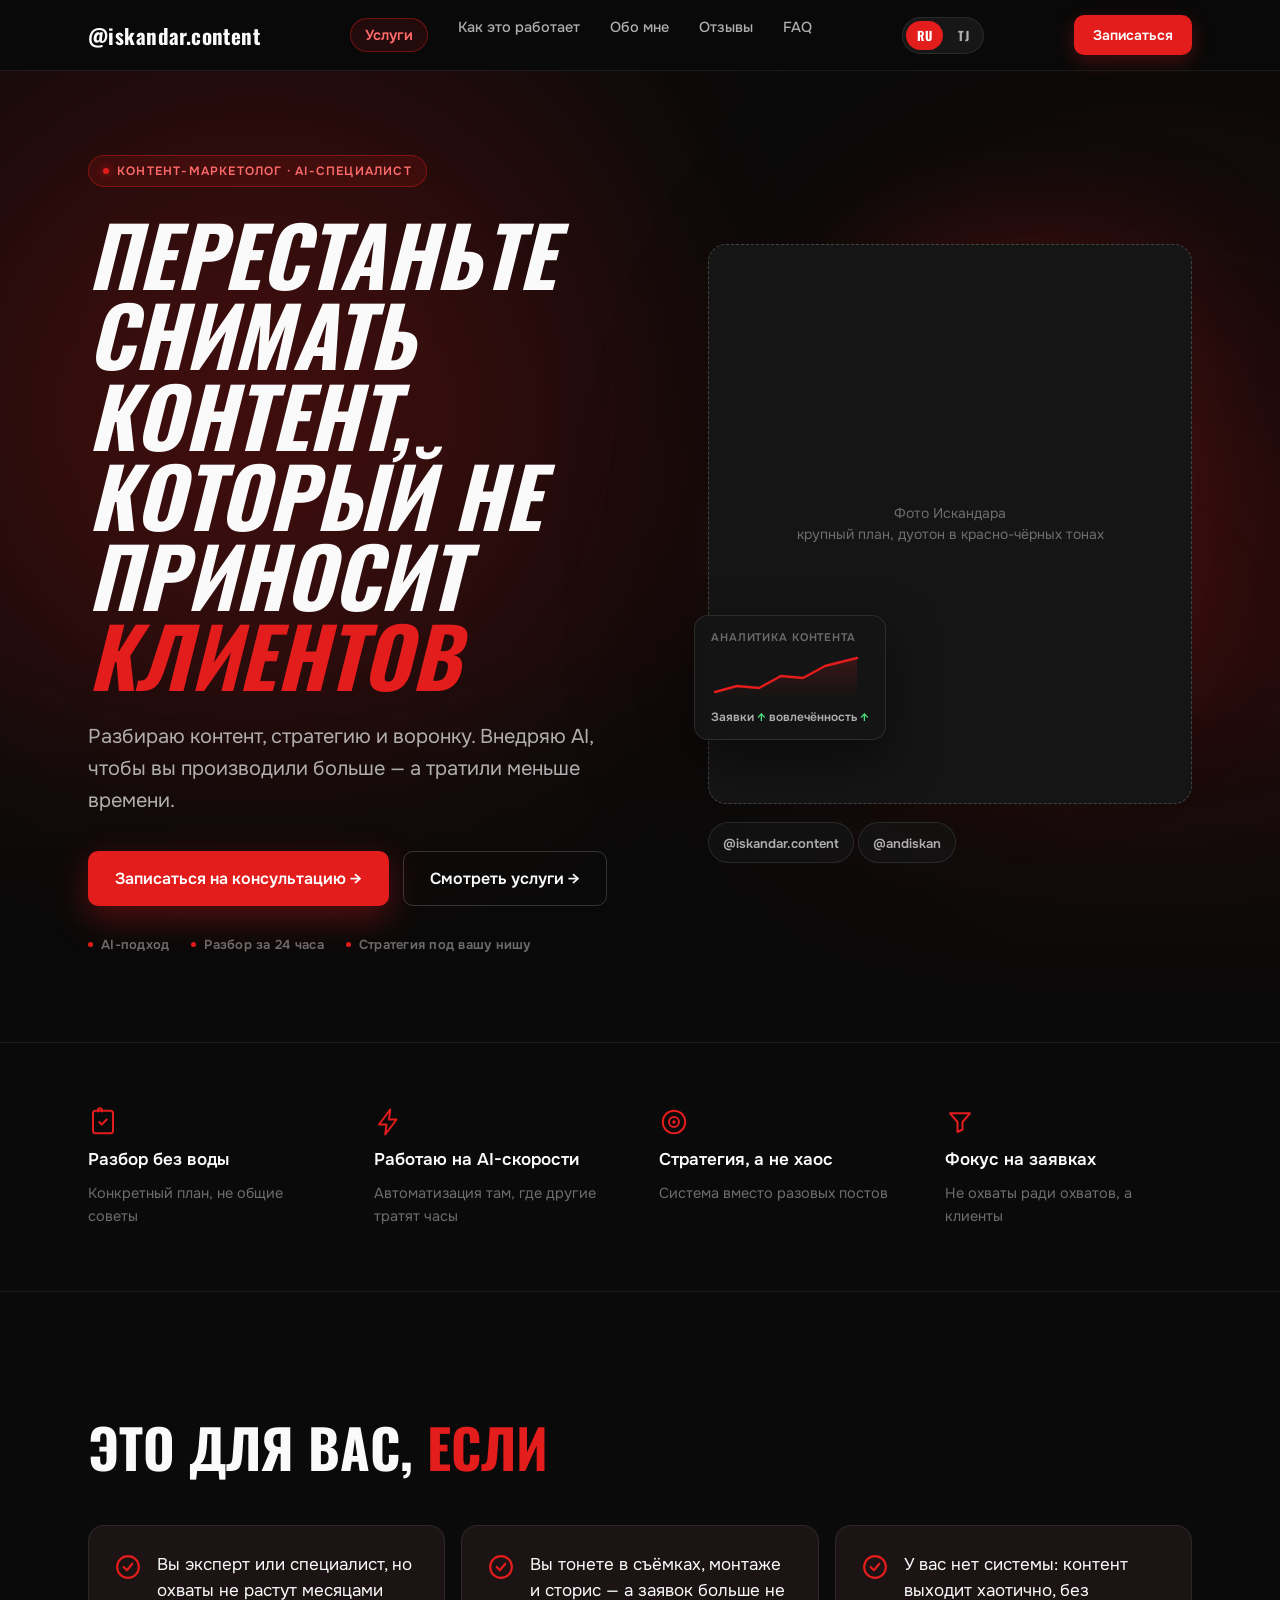
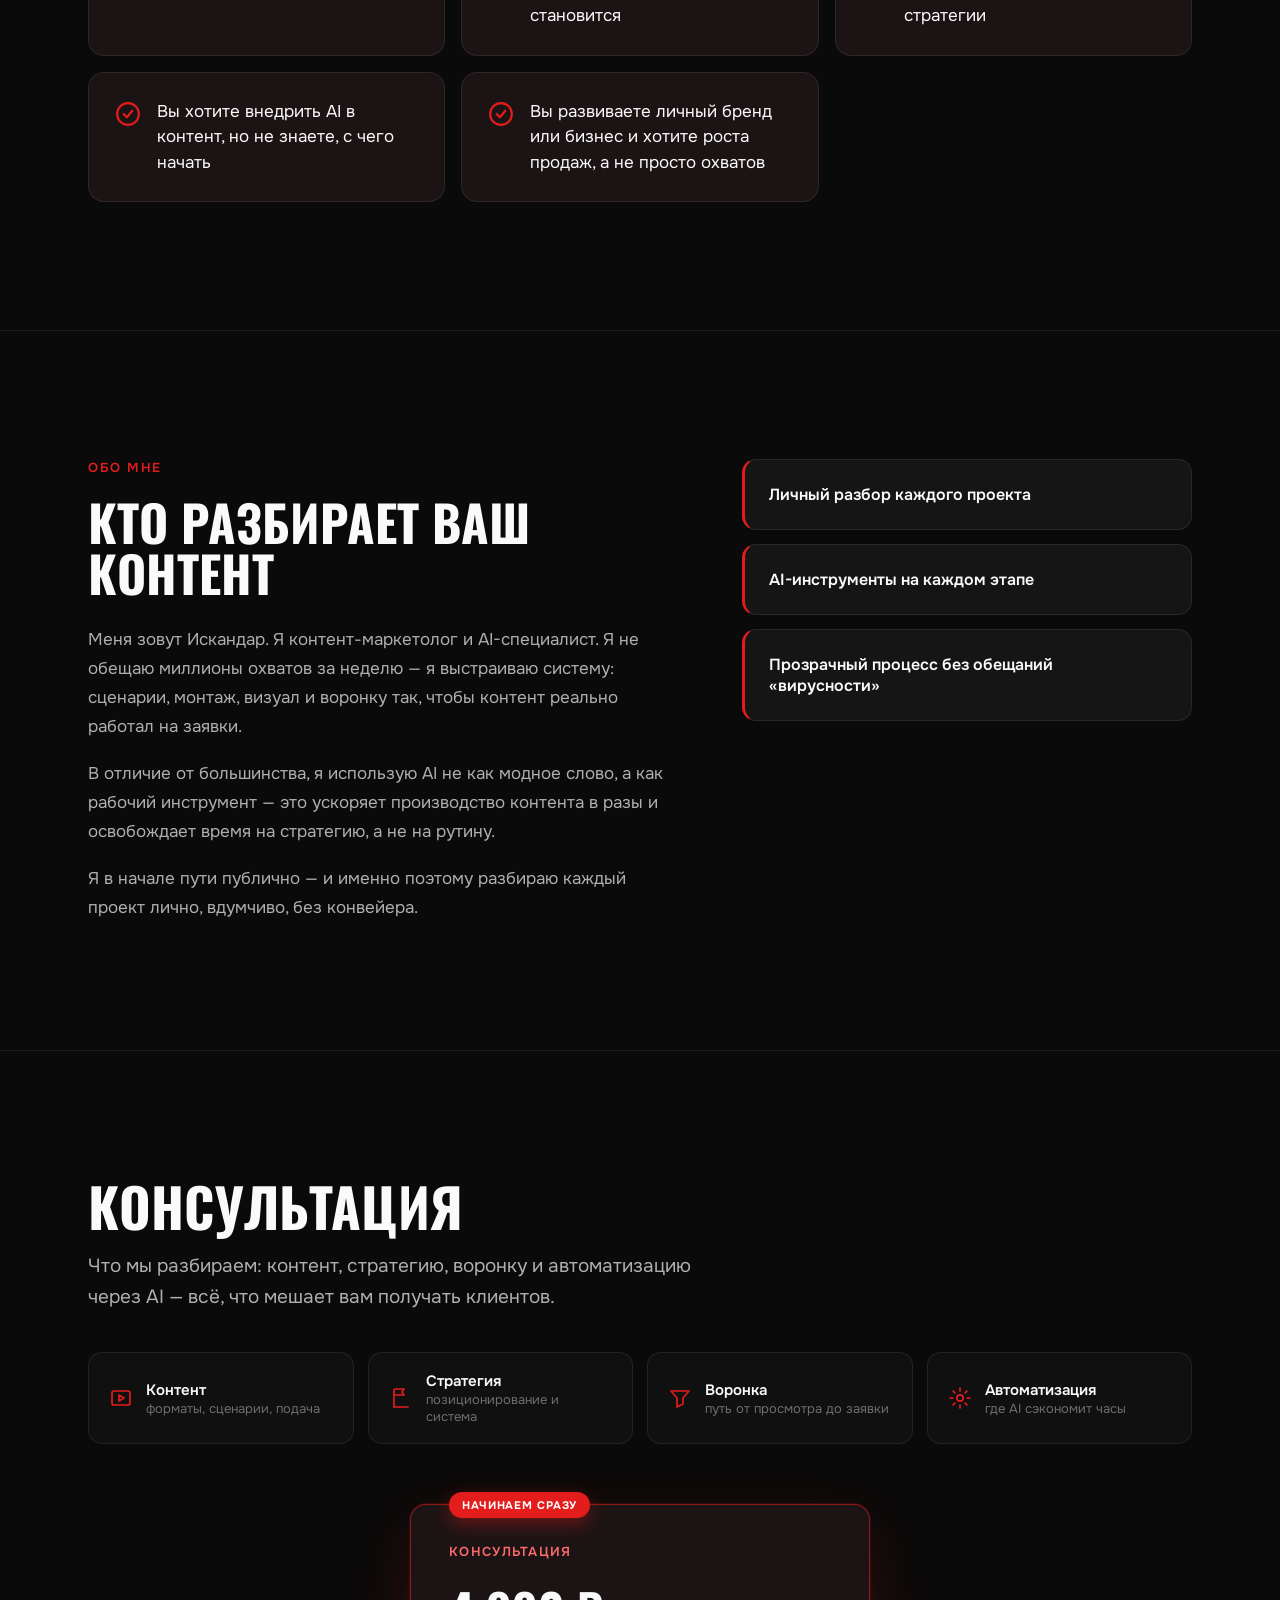
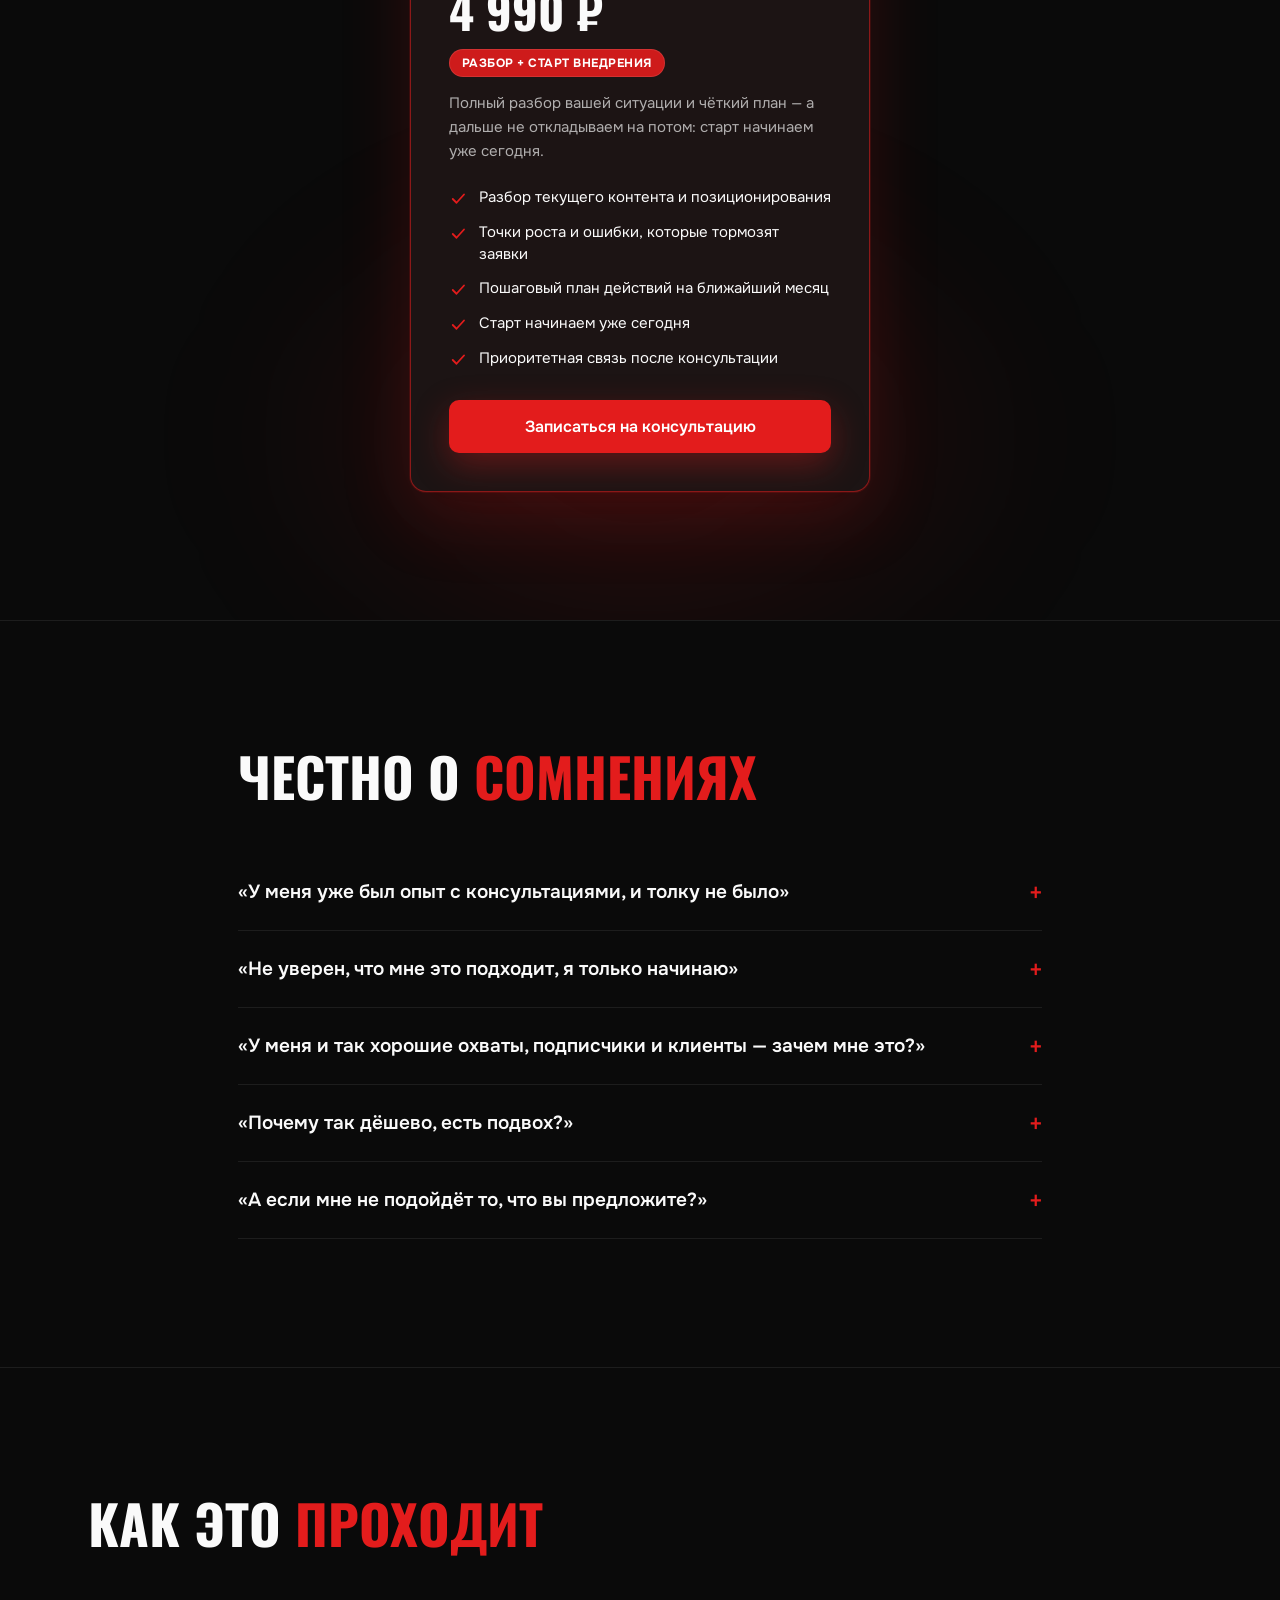
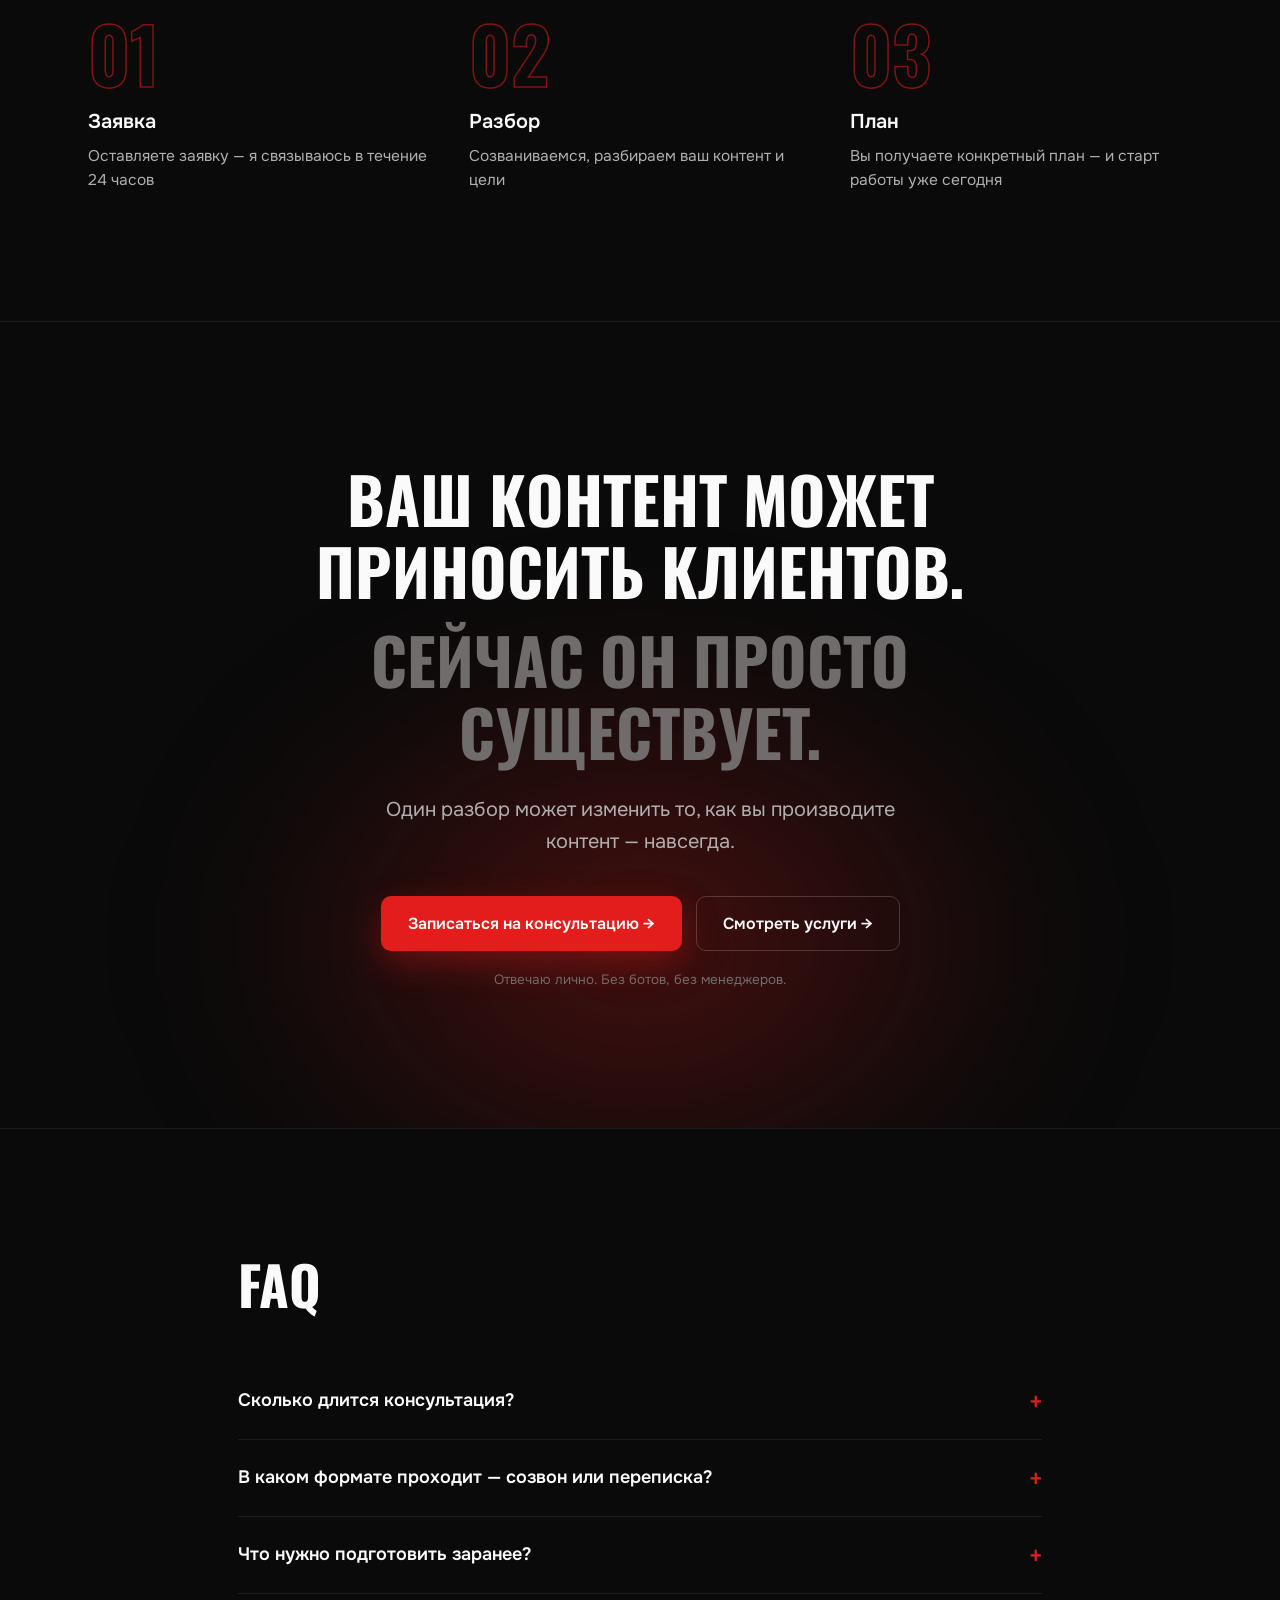
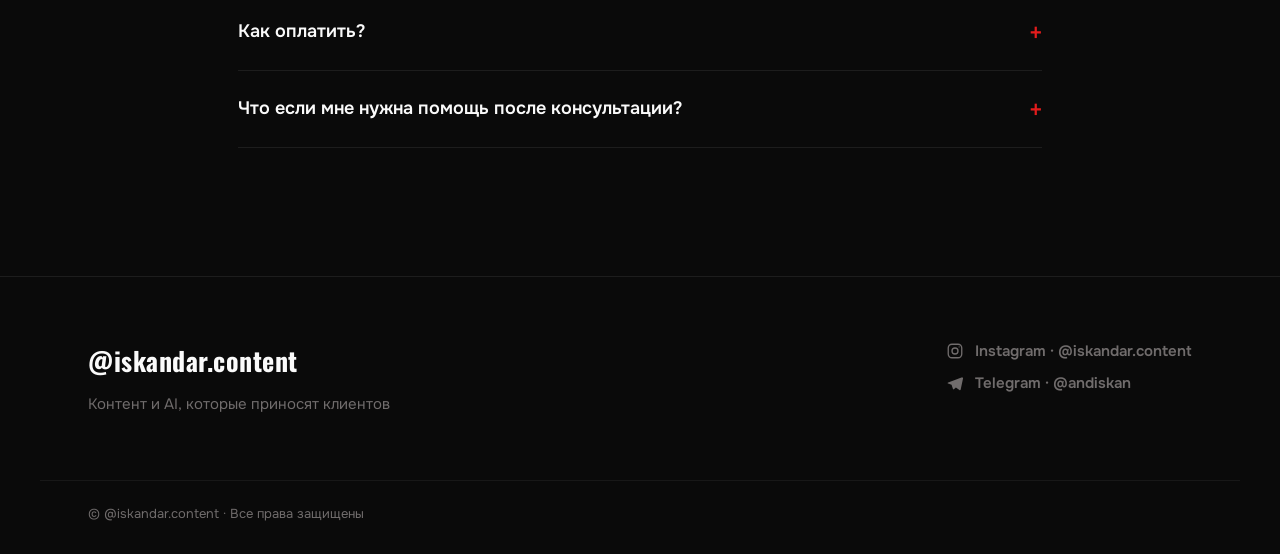
==== commit 0800e860: "Add RU/TJ language switch with full Tajik translation of site copy" ====
--- a/index.html
+++ b/index.html
@@ -18,37 +18,41 @@
     <a href="index.html#top" class="logo">@iskandar.content</a>
     <nav class="main-nav">
       <a href="uslugi.html" class="nav-link nav-link-highlight">
-        <span class="nav-link-label">Услуги</span>
+        <span class="nav-link-label" data-tj="Хидматҳо">Услуги</span>
         <span class="nav-link-popup"><span class="nav-link-popup-inner">
           <svg width="20" height="20" viewBox="0 0 24 24" fill="none" stroke="#E31C1C" stroke-width="1.7" stroke-linecap="round" stroke-linejoin="round"><rect x="3" y="7" width="18" height="13" rx="2"/><path d="M8 7V5a2 2 0 0 1 2-2h4a2 2 0 0 1 2 2v2"/></svg>
         </span></span>
       </a>
       <a href="#process" class="nav-link">
-        <span class="nav-link-label">Как это работает</span>
+        <span class="nav-link-label" data-tj="Ин чӣ гуна кор мекунад">Как это работает</span>
         <span class="nav-link-popup"><span class="nav-link-popup-inner">
           <svg width="20" height="20" viewBox="0 0 24 24" fill="none" stroke="#E31C1C" stroke-width="1.7" stroke-linecap="round" stroke-linejoin="round"><circle cx="12" cy="12" r="9"/><path d="m10 8 4 4-4 4"/></svg>
         </span></span>
       </a>
       <a href="#about" class="nav-link">
-        <span class="nav-link-label">Обо мне</span>
+        <span class="nav-link-label" data-tj="Дар бораи ман">Обо мне</span>
         <span class="nav-link-popup"><span class="nav-link-popup-inner">
           <svg width="20" height="20" viewBox="0 0 24 24" fill="none" stroke="#E31C1C" stroke-width="1.7" stroke-linecap="round" stroke-linejoin="round"><circle cx="12" cy="8" r="4"/><path d="M4 20c0-4.4 3.6-6 8-6s8 1.6 8 6"/></svg>
         </span></span>
       </a>
       <a href="#objections" class="nav-link">
-        <span class="nav-link-label">Отзывы</span>
+        <span class="nav-link-label" data-tj="Тавсифҳо">Отзывы</span>
         <span class="nav-link-popup"><span class="nav-link-popup-inner">
           <svg width="20" height="20" viewBox="0 0 24 24" fill="none" stroke="#E31C1C" stroke-width="1.7" stroke-linecap="round" stroke-linejoin="round"><path d="M4 5h16v11H8l-4 4V5Z"/></svg>
         </span></span>
       </a>
       <a href="#faq" class="nav-link">
-        <span class="nav-link-label">FAQ</span>
+        <span class="nav-link-label" data-tj="Саволҳо">FAQ</span>
         <span class="nav-link-popup"><span class="nav-link-popup-inner">
           <svg width="20" height="20" viewBox="0 0 24 24" fill="none" stroke="#E31C1C" stroke-width="1.7" stroke-linecap="round" stroke-linejoin="round"><circle cx="12" cy="12" r="9"/><path d="M9.2 9a2.8 2.8 0 1 1 4.6 2.1c-.9.7-1.3 1.2-1.3 2.4"/><circle cx="12" cy="17" r="0.6" fill="#E31C1C" stroke="none"/></svg>
         </span></span>
       </a>
     </nav>
-    <a href="https://t.me/andiskan" target="_blank" rel="noopener" class="btn btn-primary btn-sm">Записаться</a>
+    <div class="lang-switch" data-lang-group>
+      <button type="button" class="lang-btn is-active" data-lang-btn="ru">RU</button>
+      <button type="button" class="lang-btn" data-lang-btn="tj">TJ</button>
+    </div>
+    <a href="https://t.me/andiskan" target="_blank" rel="noopener" class="btn btn-primary btn-sm" data-tj="Сабти ном">Записаться</a>
   </div>
 </header>
 
@@ -61,34 +65,34 @@
       <div class="hero-left">
         <div class="badge" data-reveal>
           <span class="badge-dot"></span>
-          Контент-маркетолог · AI-специалист
-        </div>
-        <h1 data-reveal style="--delay:80ms">Перестаньте снимать контент, который не приносит <span class="accent-text">клиентов</span></h1>
-        <p class="lead" data-reveal style="--delay:160ms">Разбираю контент, стратегию и воронку. Внедряю AI, чтобы вы производили больше — а тратили меньше времени.</p>
+          <span data-tj="Мутахассиси контент-маркетинг · Мутахассиси AI">Контент-маркетолог · AI-специалист</span>
+        </div>
+        <h1 data-reveal style="--delay:80ms" data-tj="Дигар контент нагиред, ки барои шумо &lt;span class=&quot;accent-text&quot;&gt;муштарӣ&lt;/span&gt; намеорад">Перестаньте снимать контент, который не приносит <span class="accent-text">клиентов</span></h1>
+        <p class="lead" data-reveal style="--delay:160ms" data-tj="Контент, стратегия ва воронкаи фурӯшро таҳлил мекунам. AI-ро ҷорӣ мекунам, то шумо бештар истеҳсол кунед — вале вақти камтар сарф кунед.">Разбираю контент, стратегию и воронку. Внедряю AI, чтобы вы производили больше — а тратили меньше времени.</p>
         <div class="hero-cta" data-reveal style="--delay:240ms">
-          <a href="https://t.me/andiskan" target="_blank" rel="noopener" class="btn btn-primary btn-lg">Записаться на консультацию →</a>
-          <a href="uslugi.html" class="btn btn-outline btn-lg">Смотреть услуги →</a>
+          <a href="https://t.me/andiskan" target="_blank" rel="noopener" class="btn btn-primary btn-lg" data-tj="Ба машварат сабти ном шудан →">Записаться на консультацию →</a>
+          <a href="uslugi.html" class="btn btn-outline btn-lg" data-tj="Хидматҳоро дидан →">Смотреть услуги →</a>
         </div>
         <div class="trust-row" data-reveal style="--delay:320ms">
-          <span><i></i>AI-подход</span>
-          <span><i></i>Разбор за 24 часа</span>
-          <span><i></i>Стратегия под вашу нишу</span>
+          <span><i></i><span data-tj="Равиши AI">AI-подход</span></span>
+          <span><i></i><span data-tj="Таҳлил дар 24 соат">Разбор за 24 часа</span></span>
+          <span><i></i><span data-tj="Стратегия барои нишаи шумо">Стратегия под вашу нишу</span></span>
         </div>
       </div>
       <div class="hero-right" data-reveal style="--delay:120ms">
         <div class="hero-photo-wrap">
           <div class="hero-photo-glow" aria-hidden="true"></div>
           <div class="hero-photo photo-placeholder">
-            <span>Фото Искандара<br>крупный план, дуотон в красно-чёрных тонах</span>
+            <span data-tj="Акси Искандар&lt;br&gt;наздик, дуотон бо рангҳои сурху сиёҳ">Фото Искандара<br>крупный план, дуотон в красно-чёрных тонах</span>
           </div>
           <div class="analytics-chip">
-            <div class="analytics-label">Аналитика контента</div>
+            <div class="analytics-label" data-tj="Таҳлили контент">Аналитика контента</div>
             <svg width="150" height="46" viewBox="0 0 150 46" fill="none">
               <polyline points="4,40 26,34 48,36 70,24 92,26 114,14 146,6" stroke="#E31C1C" stroke-width="2.4" fill="none" stroke-linecap="round" stroke-linejoin="round"/>
               <polyline points="4,40 26,34 48,36 70,24 92,26 114,14 146,6 146,46 4,46" fill="url(#hg)" stroke="none" opacity="0.5"/>
               <defs><linearGradient id="hg" x1="0" y1="0" x2="0" y2="1"><stop offset="0" stop-color="#E31C1C" stop-opacity="0.35"/><stop offset="1" stop-color="#E31C1C" stop-opacity="0"/></linearGradient></defs>
             </svg>
-            <div class="analytics-caption">Заявки <span class="up">↑</span> вовлечённость <span class="up">↑</span></div>
+            <div class="analytics-caption" data-tj="Дархостҳо &lt;span class=&quot;up&quot;&gt;↑&lt;/span&gt; ҷалбшавӣ &lt;span class=&quot;up&quot;&gt;↑&lt;/span&gt;">Заявки <span class="up">↑</span> вовлечённость <span class="up">↑</span></div>
           </div>
         </div>
         <div class="social-links" data-social-group>
@@ -114,50 +118,50 @@
     <div class="wrap advantages-grid">
       <div class="advantage" data-reveal>
         <svg width="30" height="30" viewBox="0 0 24 24" fill="none" stroke="#E31C1C" stroke-width="1.6" stroke-linecap="round" stroke-linejoin="round"><rect x="4" y="3" width="16" height="18" rx="2"/><path d="M8 3.5V2.5a1.5 1.5 0 0 1 3 0v1M9 12l2 2 4-4"/></svg>
-        <div class="advantage-title">Разбор без воды</div>
-        <div class="advantage-text">Конкретный план, не общие советы</div>
+        <div class="advantage-title" data-tj="Таҳлили бидуни ҳарф">Разбор без воды</div>
+        <div class="advantage-text" data-tj="Нақшаи мушаххас, на маслиҳатҳои умумӣ">Конкретный план, не общие советы</div>
       </div>
       <div class="advantage" data-reveal style="--delay:80ms">
         <svg width="30" height="30" viewBox="0 0 24 24" fill="none" stroke="#E31C1C" stroke-width="1.6" stroke-linecap="round" stroke-linejoin="round"><path d="M13 2 4 14h6l-1 8 9-12h-6l1-8Z"/></svg>
-        <div class="advantage-title">Работаю на AI-скорости</div>
-        <div class="advantage-text">Автоматизация там, где другие тратят часы</div>
+        <div class="advantage-title" data-tj="Бо суръати AI кор мекунам">Работаю на AI-скорости</div>
+        <div class="advantage-text" data-tj="Автоматикунонӣ дар ҷое, ки дигарон соатҳо сарф мекунанд">Автоматизация там, где другие тратят часы</div>
       </div>
       <div class="advantage" data-reveal style="--delay:160ms">
         <svg width="30" height="30" viewBox="0 0 24 24" fill="none" stroke="#E31C1C" stroke-width="1.6" stroke-linecap="round" stroke-linejoin="round"><circle cx="12" cy="12" r="9"/><circle cx="12" cy="12" r="4"/><circle cx="12" cy="12" r="0.6" fill="#E31C1C"/></svg>
-        <div class="advantage-title">Стратегия, а не хаос</div>
-        <div class="advantage-text">Система вместо разовых постов</div>
+        <div class="advantage-title" data-tj="Стратегия, на бетартибӣ">Стратегия, а не хаос</div>
+        <div class="advantage-text" data-tj="Системаи корӣ ба ҷои постҳои алоҳида">Система вместо разовых постов</div>
       </div>
       <div class="advantage" data-reveal style="--delay:240ms">
         <svg width="30" height="30" viewBox="0 0 24 24" fill="none" stroke="#E31C1C" stroke-width="1.6" stroke-linecap="round" stroke-linejoin="round"><path d="M4 5h16l-6 7v6l-4 2v-8L4 5Z"/></svg>
-        <div class="advantage-title">Фокус на заявках</div>
-        <div class="advantage-text">Не охваты ради охватов, а клиенты</div>
+        <div class="advantage-title" data-tj="Тамаркуз ба дархостҳо">Фокус на заявках</div>
+        <div class="advantage-text" data-tj="На фарогирӣ барои фарогирӣ, балки муштариён">Не охваты ради охватов, а клиенты</div>
       </div>
     </div>
   </section>
 
   <!-- ============ FOR WHOM ============ -->
   <section class="for-whom wrap">
-    <h2 data-reveal>Это для вас, <span class="accent-text">если</span></h2>
+    <h2 data-reveal data-tj="Ин барои шумост, &lt;span class=&quot;accent-text&quot;&gt;агар&lt;/span&gt;">Это для вас, <span class="accent-text">если</span></h2>
     <div class="for-whom-grid">
       <div class="for-whom-card" data-reveal>
         <svg width="26" height="26" viewBox="0 0 24 24" fill="none" stroke="#E31C1C" stroke-width="2" stroke-linecap="round" stroke-linejoin="round"><circle cx="12" cy="12" r="10"/><path d="m8 12 3 3 5-6"/></svg>
-        <span>Вы эксперт или специалист, но охваты не растут месяцами</span>
+        <span data-tj="Шумо коршинос ё мутахассис ҳастед, аммо фарогирӣ моҳҳост зиёд намешавад">Вы эксперт или специалист, но охваты не растут месяцами</span>
       </div>
       <div class="for-whom-card" data-reveal style="--delay:80ms">
         <svg width="26" height="26" viewBox="0 0 24 24" fill="none" stroke="#E31C1C" stroke-width="2" stroke-linecap="round" stroke-linejoin="round"><circle cx="12" cy="12" r="10"/><path d="m8 12 3 3 5-6"/></svg>
-        <span>Вы тонете в съёмках, монтаже и сторис — а заявок больше не становится</span>
+        <span data-tj="Шумо дар навор гирифтан, монтаж ва сторис ғарқ шудаед — вале дархостҳо зиёд намешаванд">Вы тонете в съёмках, монтаже и сторис — а заявок больше не становится</span>
       </div>
       <div class="for-whom-card" data-reveal style="--delay:160ms">
         <svg width="26" height="26" viewBox="0 0 24 24" fill="none" stroke="#E31C1C" stroke-width="2" stroke-linecap="round" stroke-linejoin="round"><circle cx="12" cy="12" r="10"/><path d="m8 12 3 3 5-6"/></svg>
-        <span>У вас нет системы: контент выходит хаотично, без стратегии</span>
+        <span data-tj="Шумо система надоред: контент бетартибона, бидуни стратегия пахш мешавад">У вас нет системы: контент выходит хаотично, без стратегии</span>
       </div>
       <div class="for-whom-card" data-reveal style="--delay:240ms">
         <svg width="26" height="26" viewBox="0 0 24 24" fill="none" stroke="#E31C1C" stroke-width="2" stroke-linecap="round" stroke-linejoin="round"><circle cx="12" cy="12" r="10"/><path d="m8 12 3 3 5-6"/></svg>
-        <span>Вы хотите внедрить AI в контент, но не знаете, с чего начать</span>
+        <span data-tj="Шумо мехоҳед AI-ро дар контент ҷорӣ кунед, вале намедонед аз куҷо сар кунед">Вы хотите внедрить AI в контент, но не знаете, с чего начать</span>
       </div>
       <div class="for-whom-card" data-reveal style="--delay:320ms">
         <svg width="26" height="26" viewBox="0 0 24 24" fill="none" stroke="#E31C1C" stroke-width="2" stroke-linecap="round" stroke-linejoin="round"><circle cx="12" cy="12" r="10"/><path d="m8 12 3 3 5-6"/></svg>
-        <span>Вы развиваете личный бренд или бизнес и хотите роста продаж, а не просто охватов</span>
+        <span data-tj="Шумо бренди шахсӣ ё бизнеси худро рушд медиҳед ва на танҳо фарогирӣ, балки афзоиши фурӯшро мехоҳед">Вы развиваете личный бренд или бизнес и хотите роста продаж, а не просто охватов</span>
       </div>
     </div>
   </section>
@@ -166,16 +170,16 @@
   <section id="about" class="about">
     <div class="wrap about-inner">
       <div class="about-text">
-        <div class="eyebrow" data-reveal>Обо мне</div>
-        <h2 data-reveal style="--delay:60ms">Кто разбирает ваш контент</h2>
-        <p data-reveal style="--delay:120ms">Меня зовут Искандар. Я контент-маркетолог и AI-специалист. Я не обещаю миллионы охватов за неделю — я выстраиваю систему: сценарии, монтаж, визуал и воронку так, чтобы контент реально работал на заявки.</p>
-        <p data-reveal style="--delay:160ms">В отличие от большинства, я использую AI не как модное слово, а как рабочий инструмент — это ускоряет производство контента в разы и освобождает время на стратегию, а не на рутину.</p>
-        <p data-reveal style="--delay:200ms">Я в начале пути публично — и именно поэтому разбираю каждый проект лично, вдумчиво, без конвейера.</p>
+        <div class="eyebrow" data-reveal data-tj="Дар бораи ман">Обо мне</div>
+        <h2 data-reveal style="--delay:60ms" data-tj="Кӣ контенти шуморо таҳлил мекунад">Кто разбирает ваш контент</h2>
+        <p data-reveal style="--delay:120ms" data-tj="Номи ман Искандар аст. Ман мутахассиси контент-маркетинг ва AI ҳастам. Ман миллионҳо фарогириро дар як ҳафта ваъда намедиҳам — ман система месозам: сенария, монтаж, визуал ва воронкаро тавре месозам, ки контент воқеан барои дархостҳо кор кунад.">Меня зовут Искандар. Я контент-маркетолог и AI-специалист. Я не обещаю миллионы охватов за неделю — я выстраиваю систему: сценарии, монтаж, визуал и воронку так, чтобы контент реально работал на заявки.</p>
+        <p data-reveal style="--delay:160ms" data-tj="Бар хилофи аксарият, ман AI-ро на ҳамчун калимаи модӣ, балки ҳамчун абзори корӣ истифода мебарам — ин истеҳсоли контентро якчанд маротиба тезтар мекунад ва вақтро барои стратегия, на рутин, озод мекунад.">В отличие от большинства, я использую AI не как модное слово, а как рабочий инструмент — это ускоряет производство контента в разы и освобождает время на стратегию, а не на рутину.</p>
+        <p data-reveal style="--delay:200ms" data-tj="Ман дар оғози роҳи оммавии худ ҳастам — ва маҳз барои ҳамин ҳар лоиҳаро шахсан, бодиққат ва бидуни конвейер таҳлил мекунам.">Я в начале пути публично — и именно поэтому разбираю каждый проект лично, вдумчиво, без конвейера.</p>
       </div>
       <div class="about-facts">
-        <div class="fact-card" data-reveal>Личный разбор каждого проекта</div>
-        <div class="fact-card" data-reveal style="--delay:80ms">AI-инструменты на каждом этапе</div>
-        <div class="fact-card" data-reveal style="--delay:160ms">Прозрачный процесс без обещаний «вирусности»</div>
+        <div class="fact-card" data-reveal data-tj="Таҳлили шахсии ҳар лоиҳа">Личный разбор каждого проекта</div>
+        <div class="fact-card" data-reveal style="--delay:80ms" data-tj="Абзорҳои AI дар ҳар марҳала">AI-инструменты на каждом этапе</div>
+        <div class="fact-card" data-reveal style="--delay:160ms" data-tj="Раванди шаффоф бидуни ваъдаи «вирусӣ шудан»">Прозрачный процесс без обещаний «вирусности»</div>
       </div>
     </div>
   </section>
@@ -184,43 +188,43 @@
   <section id="consult" class="consult">
     <div class="consult-glow" aria-hidden="true"></div>
     <div class="wrap consult-inner">
-      <h2 data-reveal>Консультация</h2>
-      <p class="lead" data-reveal style="--delay:60ms">Что мы разбираем: контент, стратегию, воронку и автоматизацию через AI — всё, что мешает вам получать клиентов.</p>
+      <h2 data-reveal data-tj="Машварат">Консультация</h2>
+      <p class="lead" data-reveal style="--delay:60ms" data-tj="Мо чиро таҳлил мекунем: контент, стратегия, воронка ва автоматикунонӣ тавассути AI — ҳама чизе, ки ба гирифтани муштариён монеъ мешавад.">Что мы разбираем: контент, стратегию, воронку и автоматизацию через AI — всё, что мешает вам получать клиентов.</p>
 
       <div class="topics-grid" data-reveal>
         <div class="topic">
           <svg width="24" height="24" viewBox="0 0 24 24" fill="none" stroke="#E31C1C" stroke-width="1.7" stroke-linecap="round" stroke-linejoin="round"><rect x="3" y="5" width="18" height="14" rx="2"/><path d="m10 9 5 3-5 3V9Z"/></svg>
-          <div><div class="topic-title">Контент</div><div class="topic-text">форматы, сценарии, подача</div></div>
+          <div><div class="topic-title" data-tj="Контент">Контент</div><div class="topic-text" data-tj="форматҳо, сенарияҳо, пешниҳод">форматы, сценарии, подача</div></div>
         </div>
         <div class="topic">
           <svg width="24" height="24" viewBox="0 0 24 24" fill="none" stroke="#E31C1C" stroke-width="1.7" stroke-linecap="round" stroke-linejoin="round"><path d="M5 21V4a1 1 0 0 1 1-1h9l-2 3 2 3H6"/><path d="M5 21h14"/></svg>
-          <div><div class="topic-title">Стратегия</div><div class="topic-text">позиционирование и система</div></div>
+          <div><div class="topic-title" data-tj="Стратегия">Стратегия</div><div class="topic-text" data-tj="позитсионӣ кардан ва система">позиционирование и система</div></div>
         </div>
         <div class="topic">
           <svg width="24" height="24" viewBox="0 0 24 24" fill="none" stroke="#E31C1C" stroke-width="1.7" stroke-linecap="round" stroke-linejoin="round"><path d="M3 5h18l-6 7v6l-6 3v-9L3 5Z"/></svg>
-          <div><div class="topic-title">Воронка</div><div class="topic-text">путь от просмотра до заявки</div></div>
+          <div><div class="topic-title" data-tj="Воронка">Воронка</div><div class="topic-text" data-tj="роҳ аз тамошо то дархост">путь от просмотра до заявки</div></div>
         </div>
         <div class="topic">
           <svg width="24" height="24" viewBox="0 0 24 24" fill="none" stroke="#E31C1C" stroke-width="1.7" stroke-linecap="round" stroke-linejoin="round"><circle cx="12" cy="12" r="3.2"/><path d="M12 2v3M12 19v3M2 12h3M19 12h3M5 5l2 2M17 17l2 2M19 5l-2 2M7 17l-2 2"/></svg>
-          <div><div class="topic-title">Автоматизация</div><div class="topic-text">где AI сэкономит часы</div></div>
+          <div><div class="topic-title" data-tj="Автоматикунонӣ">Автоматизация</div><div class="topic-text" data-tj="дар куҷо AI соатҳоро сарфа мекунад">где AI сэкономит часы</div></div>
         </div>
       </div>
 
       <div class="tariffs tariffs-single">
         <div class="tariff-card tariff-vip" data-reveal>
-          <div class="tariff-badge">Начинаем сразу</div>
-          <div class="tariff-name tariff-name-vip">Консультация</div>
+          <div class="tariff-badge" data-tj="Фавран сар мекунем">Начинаем сразу</div>
+          <div class="tariff-name tariff-name-vip" data-tj="Машварат">Консультация</div>
           <div class="tariff-price">4 990 ₽</div>
-          <div class="tariff-tag tariff-tag-vip">Разбор + старт внедрения</div>
-          <p class="tariff-desc">Полный разбор вашей ситуации и чёткий план — а дальше не откладываем на потом: старт начинаем уже сегодня.</p>
+          <div class="tariff-tag tariff-tag-vip" data-tj="Таҳлил + сар кардани татбиқ">Разбор + старт внедрения</div>
+          <p class="tariff-desc" data-tj="Таҳлили пурраи вазъи шумо ва нақшаи возеҳ — ва минбаъд ба таъхир намеандозем: имрӯз сар мекунем.">Полный разбор вашей ситуации и чёткий план — а дальше не откладываем на потом: старт начинаем уже сегодня.</p>
           <ul class="tariff-list tariff-list-vip">
-            <li>Разбор текущего контента и позиционирования</li>
-            <li>Точки роста и ошибки, которые тормозят заявки</li>
-            <li>Пошаговый план действий на ближайший месяц</li>
-            <li>Старт начинаем уже сегодня</li>
-            <li>Приоритетная связь после консультации</li>
+            <li data-tj="Таҳлили контенти ҷорӣ ва позитсионӣ">Разбор текущего контента и позиционирования</li>
+            <li data-tj="Нуқтаҳои рушд ва хатоҳое, ки дархостҳоро суст мекунанд">Точки роста и ошибки, которые тормозят заявки</li>
+            <li data-tj="Нақшаи қадам ба қадам барои моҳи оянда">Пошаговый план действий на ближайший месяц</li>
+            <li data-tj="Имрӯз сар мекунем">Старт начинаем уже сегодня</li>
+            <li data-tj="Алоқаи афзалиятнок пас аз машварат">Приоритетная связь после консультации</li>
           </ul>
-          <a href="https://t.me/andiskan" target="_blank" rel="noopener" class="btn btn-primary tariff-cta">Записаться на консультацию</a>
+          <a href="https://t.me/andiskan" target="_blank" rel="noopener" class="btn btn-primary tariff-cta" data-tj="Ба машварат сабти ном шудан">Записаться на консультацию</a>
         </div>
       </div>
     </div>
@@ -229,42 +233,42 @@
   <!-- ============ OBJECTIONS ============ -->
   <section id="objections" class="objections">
     <div class="wrap wrap-narrow">
-      <h2 data-reveal>Честно о <span class="accent-text">сомнениях</span></h2>
+      <h2 data-reveal data-tj="Самимона дар бораи &lt;span class=&quot;accent-text&quot;&gt;шубҳаҳо&lt;/span&gt;">Честно о <span class="accent-text">сомнениях</span></h2>
       <div class="accordion" data-reveal style="--delay:80ms" data-accordion>
         <div class="acc-item">
           <button class="acc-toggle" aria-expanded="false">
-            <span class="acc-q">«У меня уже был опыт с консультациями, и толку не было»</span>
-            <span class="acc-icon">+</span>
-          </button>
-          <div class="acc-body"><p>Большинство консультаций дают общие советы. Я даю конкретный план под вашу ситуацию — и мы начинаем внедрять его сразу, а не откладываем на потом.</p></div>
-        </div>
-        <div class="acc-item">
-          <button class="acc-toggle" aria-expanded="false">
-            <span class="acc-q">«Не уверен, что мне это подходит, я только начинаю»</span>
-            <span class="acc-icon">+</span>
-          </button>
-          <div class="acc-body"><p>Именно на старте важнее всего не наделать ошибок, которые потом тормозят на месяцы. Разбор в начале пути экономит больше времени, чем в середине.</p></div>
-        </div>
-        <div class="acc-item">
-          <button class="acc-toggle" aria-expanded="false">
-            <span class="acc-q">«У меня и так хорошие охваты, подписчики и клиенты — зачем мне это?»</span>
-            <span class="acc-icon">+</span>
-          </button>
-          <div class="acc-body"><p>Это здорово — значит, фундамент уже есть. Но почти всегда часть аудитории не доходит до заявки, а на контент уходит слишком много времени. С AI мы ускорим производство и усилим воронку — и вы получите больше клиентов и продаж из того же охвата, тратя меньше сил.</p></div>
-        </div>
-        <div class="acc-item">
-          <button class="acc-toggle" aria-expanded="false">
-            <span class="acc-q">«Почему так дёшево, есть подвох?»</span>
-            <span class="acc-icon">+</span>
-          </button>
-          <div class="acc-body"><p>Это входная точка, а не разовая продажа. Моя цель — чтобы вы увидели результат подхода на консультации и захотели работать дальше.</p></div>
-        </div>
-        <div class="acc-item">
-          <button class="acc-toggle" aria-expanded="false">
-            <span class="acc-q">«А если мне не подойдёт то, что вы предложите?»</span>
-            <span class="acc-icon">+</span>
-          </button>
-          <div class="acc-body"><p>Мы разбираем именно вашу ситуацию, а не даём универсальный шаблон. План строится под вашу нишу, ресурсы и цели.</p></div>
+            <span class="acc-q" data-tj="«Ман аллакай таҷрибаи машварат доштам ва фоидае набуд»">«У меня уже был опыт с консультациями, и толку не было»</span>
+            <span class="acc-icon">+</span>
+          </button>
+          <div class="acc-body"><p data-tj="Аксари машваратҳо маслиҳатҳои умумӣ медиҳанд. Ман нақшаи мушаххас барои вазъи шумо медиҳам — ва мо онро дарҳол татбиқ мекунем, на ба таъхир меандозем.">Большинство консультаций дают общие советы. Я даю конкретный план под вашу ситуацию — и мы начинаем внедрять его сразу, а не откладываем на потом.</p></div>
+        </div>
+        <div class="acc-item">
+          <button class="acc-toggle" aria-expanded="false">
+            <span class="acc-q" data-tj="«Боварӣ надорам, ки ин ба ман мувофиқ аст, ман тозагӣ сар кардаам»">«Не уверен, что мне это подходит, я только начинаю»</span>
+            <span class="acc-icon">+</span>
+          </button>
+          <div class="acc-body"><p data-tj="Маҳз дар оғоз муҳимтарин чиз ин аст, ки хатоҳое накунед, ки моҳҳо суст мекунанд. Таҳлил дар аввали роҳ вақти бештарро сарфа мекунад, назар ба миёнаи роҳ.">Именно на старте важнее всего не наделать ошибок, которые потом тормозят на месяцы. Разбор в начале пути экономит больше времени, чем в середине.</p></div>
+        </div>
+        <div class="acc-item">
+          <button class="acc-toggle" aria-expanded="false">
+            <span class="acc-q" data-tj="«Ман аллакай фарогирии хуб, обуначиён ва муштариён дорам — ин барои чӣ ба ман лозим аст?»">«У меня и так хорошие охваты, подписчики и клиенты — зачем мне это?»</span>
+            <span class="acc-icon">+</span>
+          </button>
+          <div class="acc-body"><p data-tj="Ин олист — маънояш, фундамент аллакай мавҷуд аст. Аммо тақрибан ҳамеша қисми аудитория то дархост намерасад, ва барои контент вақти хеле зиёд сарф мешавад. Бо AI мо истеҳсолотро тезтар мекунем ва воронкаро мустаҳкам мекунем — ва шумо аз ҳамон фарогирӣ бо сарфи камтар қувва муштариён ва фурӯши бештар мегиред.">Это здорово — значит, фундамент уже есть. Но почти всегда часть аудитории не доходит до заявки, а на контент уходит слишком много времени. С AI мы ускорим производство и усилим воронку — и вы получите больше клиентов и продаж из того же охвата, тратя меньше сил.</p></div>
+        </div>
+        <div class="acc-item">
+          <button class="acc-toggle" aria-expanded="false">
+            <span class="acc-q" data-tj="«Чаро ин қадар арзон аст, магар фиреб ҳаст?»">«Почему так дёшево, есть подвох?»</span>
+            <span class="acc-icon">+</span>
+          </button>
+          <div class="acc-body"><p data-tj="Ин нуқтаи вуруд аст, на фурӯши якдафъагӣ. Ҳадафи ман ин аст, ки шумо натиҷаи равиши моро дар машварат бинед ва хоҳед минбаъд ҳамкорӣ кунед.">Это входная точка, а не разовая продажа. Моя цель — чтобы вы увидели результат подхода на консультации и захотели работать дальше.</p></div>
+        </div>
+        <div class="acc-item">
+          <button class="acc-toggle" aria-expanded="false">
+            <span class="acc-q" data-tj="«Агар он чи шумо пешниҳод мекунед, ба ман мувофиқ набошад чӣ?»">«А если мне не подойдёт то, что вы предложите?»</span>
+            <span class="acc-icon">+</span>
+          </button>
+          <div class="acc-body"><p data-tj="Мо маҳз вазъи шуморо таҳлил мекунем, на шаблони универсалӣ медиҳем. Нақша барои нишаи шумо, захираҳо ва ҳадафҳоятон сохта мешавад.">Мы разбираем именно вашу ситуацию, а не даём универсальный шаблон. План строится под вашу нишу, ресурсы и цели.</p></div>
         </div>
       </div>
     </div>
@@ -273,22 +277,22 @@
   <!-- ============ PROCESS ============ -->
   <section id="process" class="process">
     <div class="wrap">
-      <h2 data-reveal>Как это <span class="accent-text">проходит</span></h2>
+      <h2 data-reveal data-tj="Ин чӣ гуна &lt;span class=&quot;accent-text&quot;&gt;мегузарад&lt;/span&gt;">Как это <span class="accent-text">проходит</span></h2>
       <div class="process-grid">
         <div class="process-step" data-reveal>
           <div class="process-num">01</div>
-          <div class="process-title">Заявка</div>
-          <div class="process-text">Оставляете заявку — я связываюсь в течение 24 часов</div>
+          <div class="process-title" data-tj="Дархост">Заявка</div>
+          <div class="process-text" data-tj="Дархост мегузоред — ман дар давоми 24 соат тамос мегирам">Оставляете заявку — я связываюсь в течение 24 часов</div>
         </div>
         <div class="process-step" data-reveal style="--delay:100ms">
           <div class="process-num">02</div>
-          <div class="process-title">Разбор</div>
-          <div class="process-text">Созваниваемся, разбираем ваш контент и цели</div>
+          <div class="process-title" data-tj="Таҳлил">Разбор</div>
+          <div class="process-text" data-tj="Занг мезанем, контент ва ҳадафҳои шуморо таҳлил мекунем">Созваниваемся, разбираем ваш контент и цели</div>
         </div>
         <div class="process-step" data-reveal style="--delay:200ms">
           <div class="process-num">03</div>
-          <div class="process-title">План</div>
-          <div class="process-text">Вы получаете конкретный план — и старт работы уже сегодня</div>
+          <div class="process-title" data-tj="Нақша">План</div>
+          <div class="process-text" data-tj="Шумо нақшаи мушаххас мегиред — ва кор ҳамин рӯз сар мешавад">Вы получаете конкретный план — и старт работы уже сегодня</div>
         </div>
       </div>
     </div>
@@ -298,55 +302,55 @@
   <section class="final-cta">
     <div class="final-cta-glow" aria-hidden="true"></div>
     <div class="wrap wrap-cta">
-      <h2 data-reveal>Ваш контент может приносить клиентов.<br><span class="muted-line">Сейчас он просто существует.</span></h2>
-      <p class="lead" data-reveal style="--delay:80ms">Один разбор может изменить то, как вы производите контент — навсегда.</p>
+      <h2 data-reveal data-tj="Контенти шумо метавонад муштарӣ орад.&lt;br&gt;&lt;span class=&quot;muted-line&quot;&gt;Ҳозир он танҳо вуҷуд дорад.&lt;/span&gt;">Ваш контент может приносить клиентов.<br><span class="muted-line">Сейчас он просто существует.</span></h2>
+      <p class="lead" data-reveal style="--delay:80ms" data-tj="Як таҳлил метавонад тарзи истеҳсоли контенти шуморо то абад тағйир диҳад.">Один разбор может изменить то, как вы производите контент — навсегда.</p>
       <div class="hero-cta" style="justify-content:center" data-reveal style="--delay:140ms">
-        <a href="https://t.me/andiskan" target="_blank" rel="noopener" class="btn btn-primary btn-lg">Записаться на консультацию →</a>
-        <a href="uslugi.html" class="btn btn-outline btn-lg">Смотреть услуги →</a>
-      </div>
-      <div class="final-cta-note" data-reveal style="--delay:200ms">Отвечаю лично. Без ботов, без менеджеров.</div>
+        <a href="https://t.me/andiskan" target="_blank" rel="noopener" class="btn btn-primary btn-lg" data-tj="Ба машварат сабти ном шудан →">Записаться на консультацию →</a>
+        <a href="uslugi.html" class="btn btn-outline btn-lg" data-tj="Хидматҳоро дидан →">Смотреть услуги →</a>
+      </div>
+      <div class="final-cta-note" data-reveal style="--delay:200ms" data-tj="Шахсан ҷавоб медиҳам. Бидуни бот, бидуни менеҷер.">Отвечаю лично. Без ботов, без менеджеров.</div>
     </div>
   </section>
 
   <!-- ============ FAQ ============ -->
   <section id="faq" class="faq">
     <div class="wrap wrap-narrow">
-      <h2 data-reveal>FAQ</h2>
+      <h2 data-reveal data-tj="Саволҳо">FAQ</h2>
       <div class="accordion" data-reveal style="--delay:80ms" data-accordion>
         <div class="acc-item">
           <button class="acc-toggle" aria-expanded="false">
-            <span class="acc-q">Сколько длится консультация?</span>
-            <span class="acc-icon">+</span>
-          </button>
-          <div class="acc-body"><p>В среднем 45–60 минут на созвоне: разбор, план и старт внедрения прямо в эфире.</p></div>
-        </div>
-        <div class="acc-item">
-          <button class="acc-toggle" aria-expanded="false">
-            <span class="acc-q">В каком формате проходит — созвон или переписка?</span>
-            <span class="acc-icon">+</span>
-          </button>
-          <div class="acc-body"><p>Основной формат — видеосозвон, чтобы разобрать всё живо и по вашим экранам. По договорённости возможен разбор в переписке.</p></div>
-        </div>
-        <div class="acc-item">
-          <button class="acc-toggle" aria-expanded="false">
-            <span class="acc-q">Что нужно подготовить заранее?</span>
-            <span class="acc-icon">+</span>
-          </button>
-          <div class="acc-body"><p>Ссылки на ваши профили и пару примеров контента, которым вы недовольны или наоборот гордитесь. Остальное разберём вместе.</p></div>
-        </div>
-        <div class="acc-item">
-          <button class="acc-toggle" aria-expanded="false">
-            <span class="acc-q">Как оплатить?</span>
-            <span class="acc-icon">+</span>
-          </button>
-          <div class="acc-body"><p>Оплата переводом после подтверждения времени. Ссылку и детали пришлю лично при записи.</p></div>
-        </div>
-        <div class="acc-item">
-          <button class="acc-toggle" aria-expanded="false">
-            <span class="acc-q">Что если мне нужна помощь после консультации?</span>
-            <span class="acc-icon">+</span>
-          </button>
-          <div class="acc-body"><p>После консультации предусмотрена приоритетная связь. По итогам можно обсудить дальнейшую работу — без давления.</p></div>
+            <span class="acc-q" data-tj="Машварат чанд вақт давом мекунад?">Сколько длится консультация?</span>
+            <span class="acc-icon">+</span>
+          </button>
+          <div class="acc-body"><p data-tj="Ба ҳисоби миёна 45–60 дақиқа дар занг: таҳлил, нақша ва сар кардани татбиқ маҳз дар вақти занг.">В среднем 45–60 минут на созвоне: разбор, план и старт внедрения прямо в эфире.</p></div>
+        </div>
+        <div class="acc-item">
+          <button class="acc-toggle" aria-expanded="false">
+            <span class="acc-q" data-tj="Дар кадом формат мегузарад — занг ё мукотиба?">В каком формате проходит — созвон или переписка?</span>
+            <span class="acc-icon">+</span>
+          </button>
+          <div class="acc-body"><p data-tj="Формати асосӣ — видео-занг аст, то ҳама чизро зинда ва аз рӯи экрани шумо таҳлил кунем. Бо мувофиқа таҳлил дар мукотиба низ имконпазир аст.">Основной формат — видеосозвон, чтобы разобрать всё живо и по вашим экранам. По договорённости возможен разбор в переписке.</p></div>
+        </div>
+        <div class="acc-item">
+          <button class="acc-toggle" aria-expanded="false">
+            <span class="acc-q" data-tj="Пешакӣ чӣ бояд омода кард?">Что нужно подготовить заранее?</span>
+            <span class="acc-icon">+</span>
+          </button>
+          <div class="acc-body"><p data-tj="Пайвандҳо ба профилҳои шумо ва якчанд намунаи контент, ки аз он норозӣ ҳастед ё баръакс фахр мекунед. Боқимондаро якҷоя таҳлил мекунем.">Ссылки на ваши профили и пару примеров контента, которым вы недовольны или наоборот гордитесь. Остальное разберём вместе.</p></div>
+        </div>
+        <div class="acc-item">
+          <button class="acc-toggle" aria-expanded="false">
+            <span class="acc-q" data-tj="Чӣ гуна пардохт кунам?">Как оплатить?</span>
+            <span class="acc-icon">+</span>
+          </button>
+          <div class="acc-body"><p data-tj="Пардохт бо гузариш пас аз тасдиқи вақт. Пайванд ва тафсилотро шахсан ҳангоми сабти ном мефиристам.">Оплата переводом после подтверждения времени. Ссылку и детали пришлю лично при записи.</p></div>
+        </div>
+        <div class="acc-item">
+          <button class="acc-toggle" aria-expanded="false">
+            <span class="acc-q" data-tj="Агар пас аз машварат ба ман кӯмак лозим шавад чӣ?">Что если мне нужна помощь после консультации?</span>
+            <span class="acc-icon">+</span>
+          </button>
+          <div class="acc-body"><p data-tj="Пас аз машварат алоқаи афзалиятнок пешбинӣ шудааст. Аз рӯи натиҷаҳо метавон кори минбаъдаро бидуни фишор муҳокима кард.">После консультации предусмотрена приоритетная связь. По итогам можно обсудить дальнейшую работу — без давления.</p></div>
         </div>
       </div>
     </div>
@@ -359,7 +363,7 @@
   <div class="wrap footer-inner">
     <div class="footer-brand">
       <div class="footer-logo">@iskandar.content</div>
-      <div class="footer-tag">Контент и AI, которые приносят клиентов</div>
+      <div class="footer-tag" data-tj="Контент ва AI, ки муштарӣ меоранд">Контент и AI, которые приносят клиентов</div>
     </div>
     <div class="footer-socials">
       <a href="https://instagram.com/iskandar.content" target="_blank" rel="noopener">
@@ -372,13 +376,13 @@
       </a>
     </div>
   </div>
-  <div class="wrap footer-bottom">© @iskandar.content · Все права защищены</div>
+  <div class="wrap footer-bottom" data-tj="© @iskandar.content · Ҳамаи ҳуқуқҳо ҳифз шудаанд">© @iskandar.content · Все права защищены</div>
 </footer>
 
 <!-- ============ MOBILE STICKY CTA ============ -->
 <div class="mobile-cta mobile-cta-split">
-  <a href="https://t.me/andiskan" target="_blank" rel="noopener" class="btn btn-primary">Консультация</a>
-  <a href="uslugi.html" class="btn btn-outline">Услуги</a>
+  <a href="https://t.me/andiskan" target="_blank" rel="noopener" class="btn btn-primary" data-tj="Машварат">Консультация</a>
+  <a href="uslugi.html" class="btn btn-outline" data-tj="Хидматҳо">Услуги</a>
 </div>
 
 <script src="js/script.js"></script>
--- a/css/style.css
+++ b/css/style.css
@@ -165,6 +165,31 @@
   .nav-link-popup { transition: none; }
   .nav-link-popup.is-bouncing .nav-link-popup-inner { animation: none; }
 }
+
+.lang-switch {
+  display: flex;
+  gap: 4px;
+  background: rgba(255,255,255,0.06);
+  border: 1px solid var(--border-subtle);
+  border-radius: 100px;
+  padding: 3px;
+  flex-shrink: 0;
+}
+.lang-btn {
+  border: none;
+  background: transparent;
+  color: var(--text-secondary);
+  font-family: var(--font-head);
+  font-size: 12.5px;
+  font-weight: 700;
+  letter-spacing: 0.03em;
+  padding: 5px 11px;
+  border-radius: 100px;
+  cursor: pointer;
+  transition: background 0.2s ease, color 0.2s ease;
+}
+.lang-btn.is-active { background: var(--accent); color: #fff; }
+.lang-btn:not(.is-active):hover { color: var(--text-primary); }
 
 /* ---------- Reveal animation ---------- */
 [data-reveal] {
@@ -793,3 +818,11 @@
   .mobile-cta-split { display: flex; }
   body { padding-bottom: 76px; }
 }
+
+@media (max-width: 480px) {
+  .header-inner { gap: 8px; }
+  .logo { font-size: 16px; }
+  .lang-switch { padding: 2px; }
+  .lang-btn { padding: 4px 8px; font-size: 11.5px; }
+  .btn-sm { padding: 9px 13px; font-size: 12.5px; }
+}
